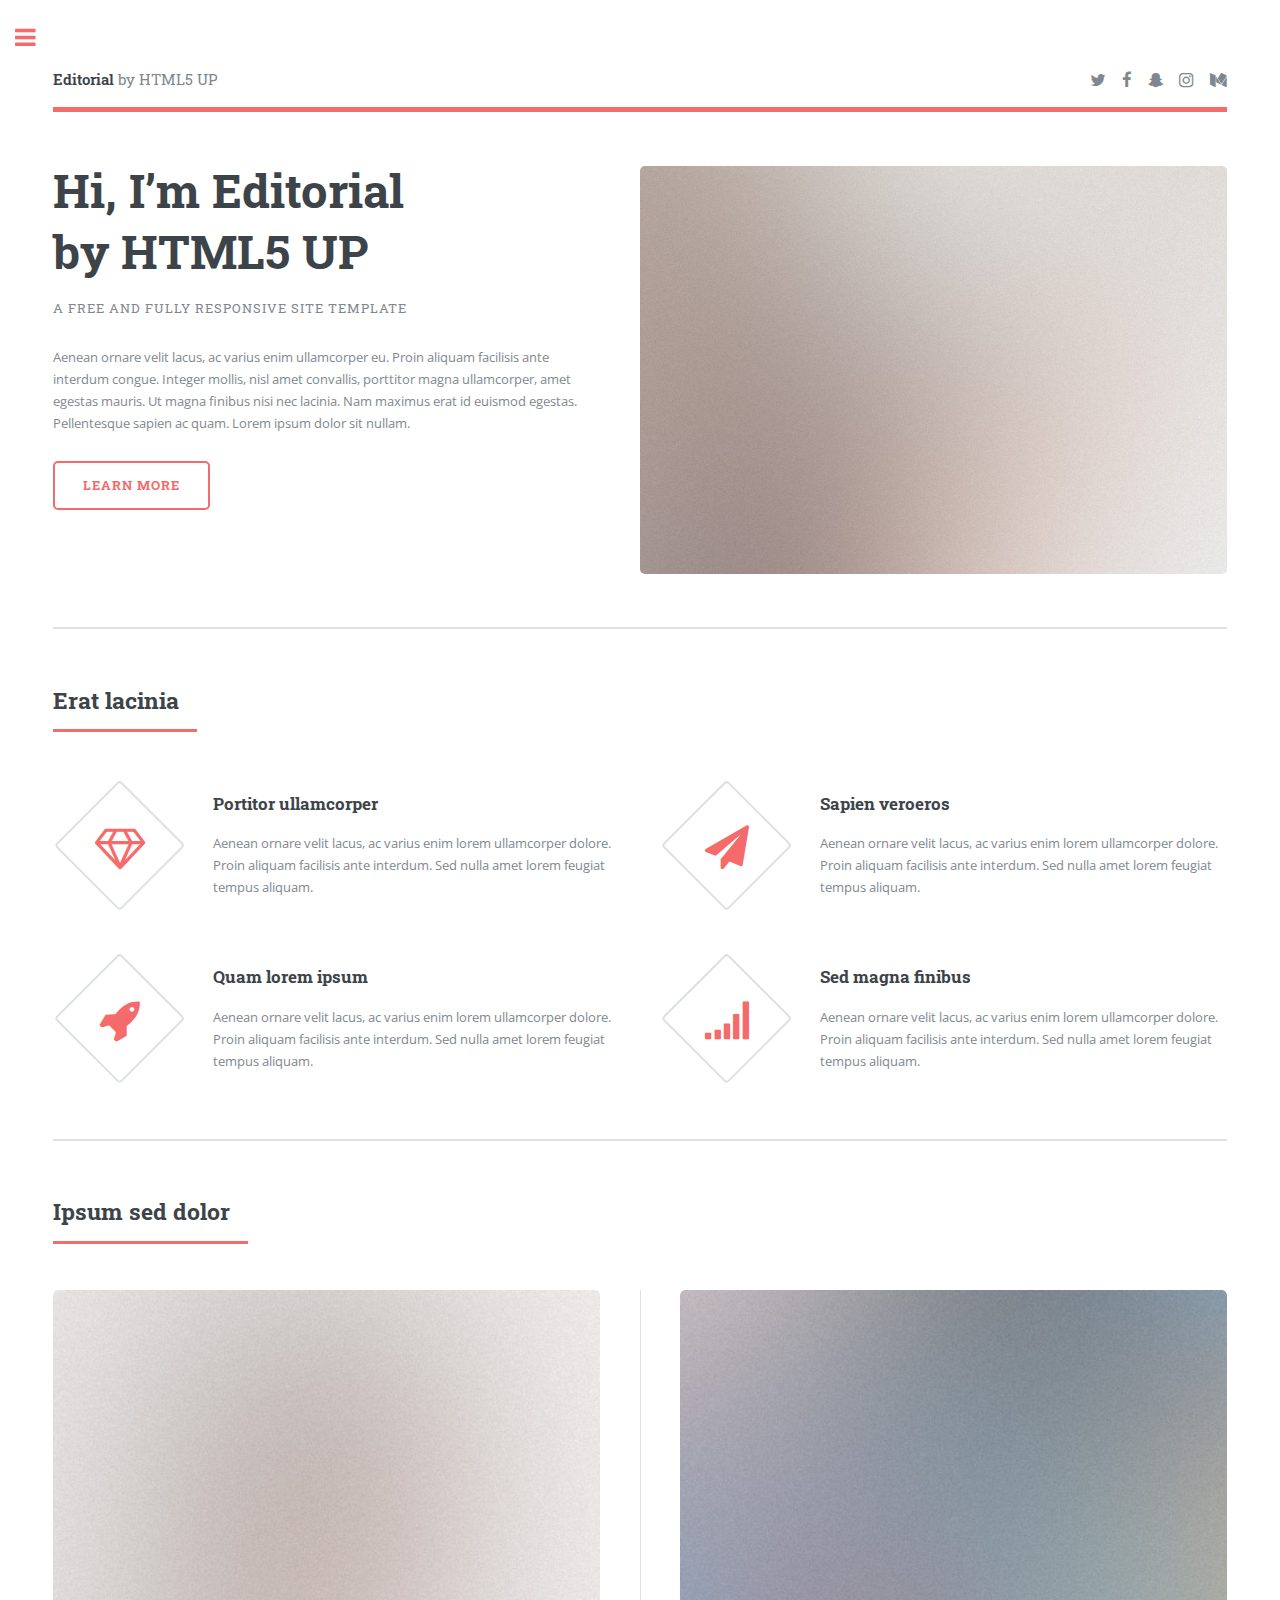
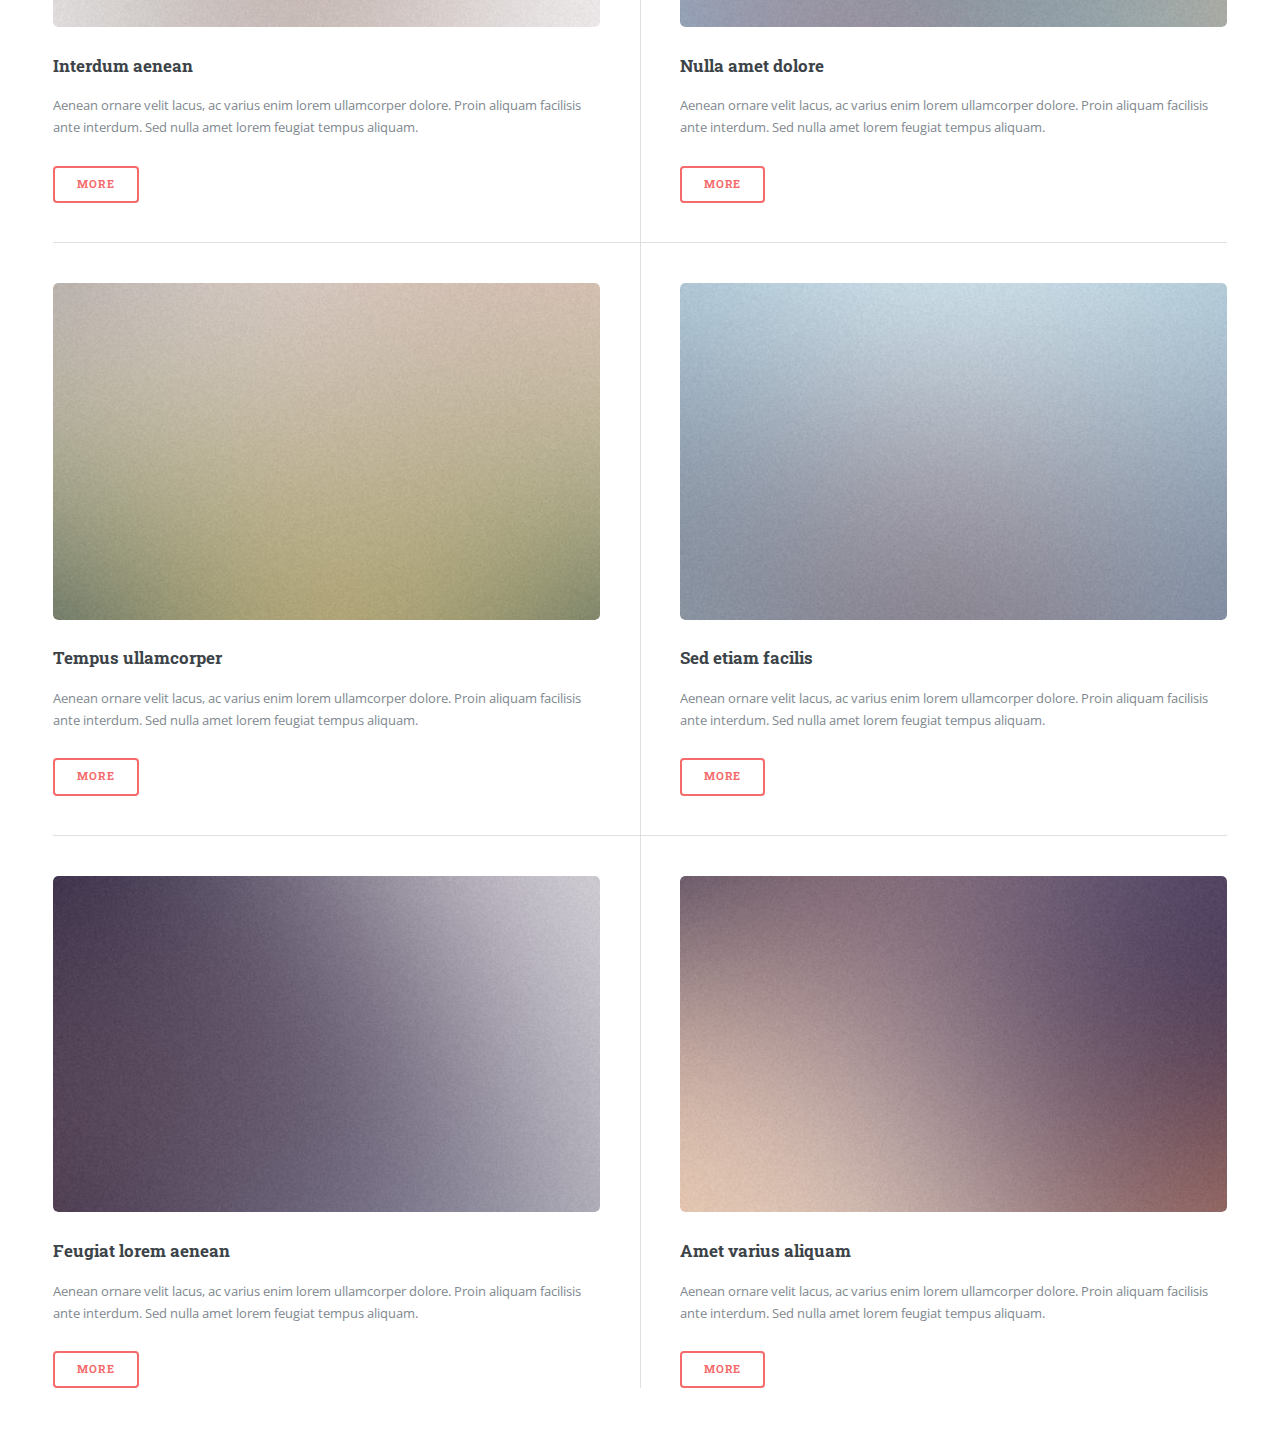
==== html5up-editorial/index.html @ 361e6406 "add template" ====
<!DOCTYPE HTML>
<!--
	Editorial by HTML5 UP
	html5up.net | @ajlkn
	Free for personal and commercial use under the CCA 3.0 license (html5up.net/license)
-->
<html>
	<head>
		<title>Editorial by HTML5 UP</title>
		<meta charset="utf-8" />
		<meta name="viewport" content="width=device-width, initial-scale=1, user-scalable=no" />
		<!--[if lte IE 8]><script src="assets/js/ie/html5shiv.js"></script><![endif]-->
		<link rel="stylesheet" href="assets/css/main.css" />
		<!--[if lte IE 9]><link rel="stylesheet" href="assets/css/ie9.css" /><![endif]-->
		<!--[if lte IE 8]><link rel="stylesheet" href="assets/css/ie8.css" /><![endif]-->
	</head>
	<body>

		<!-- Wrapper -->
			<div id="wrapper">

				<!-- Main -->
					<div id="main">
						<div class="inner">

							<!-- Header -->
								<header id="header">
									<a href="index.html" class="logo"><strong>Editorial</strong> by HTML5 UP</a>
									<ul class="icons">
										<li><a href="#" class="icon fa-twitter"><span class="label">Twitter</span></a></li>
										<li><a href="#" class="icon fa-facebook"><span class="label">Facebook</span></a></li>
										<li><a href="#" class="icon fa-snapchat-ghost"><span class="label">Snapchat</span></a></li>
										<li><a href="#" class="icon fa-instagram"><span class="label">Instagram</span></a></li>
										<li><a href="#" class="icon fa-medium"><span class="label">Medium</span></a></li>
									</ul>
								</header>

							<!-- Banner -->
								<section id="banner">
									<div class="content">
										<header>
											<h1>Hi, I’m Editorial<br />
											by HTML5 UP</h1>
											<p>A free and fully responsive site template</p>
										</header>
										<p>Aenean ornare velit lacus, ac varius enim ullamcorper eu. Proin aliquam facilisis ante interdum congue. Integer mollis, nisl amet convallis, porttitor magna ullamcorper, amet egestas mauris. Ut magna finibus nisi nec lacinia. Nam maximus erat id euismod egestas. Pellentesque sapien ac quam. Lorem ipsum dolor sit nullam.</p>
										<ul class="actions">
											<li><a href="#" class="button big">Learn More</a></li>
										</ul>
									</div>
									<span class="image object">
										<img src="images/pic10.jpg" alt="" />
									</span>
								</section>

							<!-- Section -->
								<section>
									<header class="major">
										<h2>Erat lacinia</h2>
									</header>
									<div class="features">
										<article>
											<span class="icon fa-diamond"></span>
											<div class="content">
												<h3>Portitor ullamcorper</h3>
												<p>Aenean ornare velit lacus, ac varius enim lorem ullamcorper dolore. Proin aliquam facilisis ante interdum. Sed nulla amet lorem feugiat tempus aliquam.</p>
											</div>
										</article>
										<article>
											<span class="icon fa-paper-plane"></span>
											<div class="content">
												<h3>Sapien veroeros</h3>
												<p>Aenean ornare velit lacus, ac varius enim lorem ullamcorper dolore. Proin aliquam facilisis ante interdum. Sed nulla amet lorem feugiat tempus aliquam.</p>
											</div>
										</article>
										<article>
											<span class="icon fa-rocket"></span>
											<div class="content">
												<h3>Quam lorem ipsum</h3>
												<p>Aenean ornare velit lacus, ac varius enim lorem ullamcorper dolore. Proin aliquam facilisis ante interdum. Sed nulla amet lorem feugiat tempus aliquam.</p>
											</div>
										</article>
										<article>
											<span class="icon fa-signal"></span>
											<div class="content">
												<h3>Sed magna finibus</h3>
												<p>Aenean ornare velit lacus, ac varius enim lorem ullamcorper dolore. Proin aliquam facilisis ante interdum. Sed nulla amet lorem feugiat tempus aliquam.</p>
											</div>
										</article>
									</div>
								</section>

							<!-- Section -->
								<section>
									<header class="major">
										<h2>Ipsum sed dolor</h2>
									</header>
									<div class="posts">
										<article>
											<a href="#" class="image"><img src="images/pic01.jpg" alt="" /></a>
											<h3>Interdum aenean</h3>
											<p>Aenean ornare velit lacus, ac varius enim lorem ullamcorper dolore. Proin aliquam facilisis ante interdum. Sed nulla amet lorem feugiat tempus aliquam.</p>
											<ul class="actions">
												<li><a href="#" class="button">More</a></li>
											</ul>
										</article>
										<article>
											<a href="#" class="image"><img src="images/pic02.jpg" alt="" /></a>
											<h3>Nulla amet dolore</h3>
											<p>Aenean ornare velit lacus, ac varius enim lorem ullamcorper dolore. Proin aliquam facilisis ante interdum. Sed nulla amet lorem feugiat tempus aliquam.</p>
											<ul class="actions">
												<li><a href="#" class="button">More</a></li>
											</ul>
										</article>
										<article>
											<a href="#" class="image"><img src="images/pic03.jpg" alt="" /></a>
											<h3>Tempus ullamcorper</h3>
											<p>Aenean ornare velit lacus, ac varius enim lorem ullamcorper dolore. Proin aliquam facilisis ante interdum. Sed nulla amet lorem feugiat tempus aliquam.</p>
											<ul class="actions">
												<li><a href="#" class="button">More</a></li>
											</ul>
										</article>
										<article>
											<a href="#" class="image"><img src="images/pic04.jpg" alt="" /></a>
											<h3>Sed etiam facilis</h3>
											<p>Aenean ornare velit lacus, ac varius enim lorem ullamcorper dolore. Proin aliquam facilisis ante interdum. Sed nulla amet lorem feugiat tempus aliquam.</p>
											<ul class="actions">
												<li><a href="#" class="button">More</a></li>
											</ul>
										</article>
										<article>
											<a href="#" class="image"><img src="images/pic05.jpg" alt="" /></a>
											<h3>Feugiat lorem aenean</h3>
											<p>Aenean ornare velit lacus, ac varius enim lorem ullamcorper dolore. Proin aliquam facilisis ante interdum. Sed nulla amet lorem feugiat tempus aliquam.</p>
											<ul class="actions">
												<li><a href="#" class="button">More</a></li>
											</ul>
										</article>
										<article>
											<a href="#" class="image"><img src="images/pic06.jpg" alt="" /></a>
											<h3>Amet varius aliquam</h3>
											<p>Aenean ornare velit lacus, ac varius enim lorem ullamcorper dolore. Proin aliquam facilisis ante interdum. Sed nulla amet lorem feugiat tempus aliquam.</p>
											<ul class="actions">
												<li><a href="#" class="button">More</a></li>
											</ul>
										</article>
									</div>
								</section>

						</div>
					</div>

				<!-- Sidebar -->
					<div id="sidebar">
						<div class="inner">

							<!-- Search -->
								<section id="search" class="alt">
									<form method="post" action="#">
										<input type="text" name="query" id="query" placeholder="Search" />
									</form>
								</section>

							<!-- Menu -->
								<nav id="menu">
									<header class="major">
										<h2>Menu</h2>
									</header>
									<ul>
										<li><a href="index.html">Homepage</a></li>
										<li><a href="generic.html">Generic</a></li>
										<li><a href="elements.html">Elements</a></li>
										<li>
											<span class="opener">Submenu</span>
											<ul>
												<li><a href="#">Lorem Dolor</a></li>
												<li><a href="#">Ipsum Adipiscing</a></li>
												<li><a href="#">Tempus Magna</a></li>
												<li><a href="#">Feugiat Veroeros</a></li>
											</ul>
										</li>
										<li><a href="#">Etiam Dolore</a></li>
										<li><a href="#">Adipiscing</a></li>
										<li>
											<span class="opener">Another Submenu</span>
											<ul>
												<li><a href="#">Lorem Dolor</a></li>
												<li><a href="#">Ipsum Adipiscing</a></li>
												<li><a href="#">Tempus Magna</a></li>
												<li><a href="#">Feugiat Veroeros</a></li>
											</ul>
										</li>
										<li><a href="#">Maximus Erat</a></li>
										<li><a href="#">Sapien Mauris</a></li>
										<li><a href="#">Amet Lacinia</a></li>
									</ul>
								</nav>

							<!-- Section -->
								<section>
									<header class="major">
										<h2>Ante interdum</h2>
									</header>
									<div class="mini-posts">
										<article>
											<a href="#" class="image"><img src="images/pic07.jpg" alt="" /></a>
											<p>Aenean ornare velit lacus, ac varius enim lorem ullamcorper dolore aliquam.</p>
										</article>
										<article>
											<a href="#" class="image"><img src="images/pic08.jpg" alt="" /></a>
											<p>Aenean ornare velit lacus, ac varius enim lorem ullamcorper dolore aliquam.</p>
										</article>
										<article>
											<a href="#" class="image"><img src="images/pic09.jpg" alt="" /></a>
											<p>Aenean ornare velit lacus, ac varius enim lorem ullamcorper dolore aliquam.</p>
										</article>
									</div>
									<ul class="actions">
										<li><a href="#" class="button">More</a></li>
									</ul>
								</section>

							<!-- Section -->
								<section>
									<header class="major">
										<h2>Get in touch</h2>
									</header>
									<p>Sed varius enim lorem ullamcorper dolore aliquam aenean ornare velit lacus, ac varius enim lorem ullamcorper dolore. Proin sed aliquam facilisis ante interdum. Sed nulla amet lorem feugiat tempus aliquam.</p>
									<ul class="contact">
										<li class="fa-envelope-o"><a href="#">information@untitled.tld</a></li>
										<li class="fa-phone">(000) 000-0000</li>
										<li class="fa-home">1234 Somewhere Road #8254<br />
										Nashville, TN 00000-0000</li>
									</ul>
								</section>

							<!-- Footer -->
								<footer id="footer">
									<p class="copyright">&copy; Untitled. All rights reserved. Demo Images: <a href="https://unsplash.com">Unsplash</a>. Design: <a href="https://html5up.net">HTML5 UP</a>.</p>
								</footer>

						</div>
					</div>

			</div>

		<!-- Scripts -->
			<script src="assets/js/jquery.min.js"></script>
			<script src="assets/js/skel.min.js"></script>
			<script src="assets/js/util.js"></script>
			<!--[if lte IE 8]><script src="assets/js/ie/respond.min.js"></script><![endif]-->
			<script src="assets/js/main.js"></script>

	</body>
</html>
---- html5up-editorial/assets/css/main.css ----
@import url(font-awesome.min.css);
@import url("https://fonts.googleapis.com/css?family=Open+Sans:400,600,400italic,600italic|Roboto+Slab:400,700");

/*
	Editorial by HTML5 UP
	html5up.net | @ajlkn
	Free for personal and commercial use under the CCA 3.0 license (html5up.net/license)
*/

/* Reset */

	html, body, div, span, applet, object, iframe, h1, h2, h3, h4, h5, h6, p, blockquote, pre, a, abbr, acronym, address, big, cite, code, del, dfn, em, img, ins, kbd, q, s, samp, small, strike, strong, sub, sup, tt, var, b, u, i, center, dl, dt, dd, ol, ul, li, fieldset, form, label, legend, table, caption, tbody, tfoot, thead, tr, th, td, article, aside, canvas, details, embed, figure, figcaption, footer, header, hgroup, menu, nav, output, ruby, section, summary, time, mark, audio, video {
		margin: 0;
		padding: 0;
		border: 0;
		font-size: 100%;
		font: inherit;
		vertical-align: baseline;
	}

	article, aside, details, figcaption, figure, footer, header, hgroup, menu, nav, section {
		display: block;
	}

	body {
		line-height: 1;
	}

	ol, ul {
		list-style: none;
	}

	blockquote, q {
		quotes: none;
	}

	blockquote:before, blockquote:after, q:before, q:after {
		content: '';
		content: none;
	}

	table {
		border-collapse: collapse;
		border-spacing: 0;
	}

	body {
		-webkit-text-size-adjust: none;
	}

/* Box Model */

	*, *:before, *:after {
		-moz-box-sizing: border-box;
		-webkit-box-sizing: border-box;
		box-sizing: border-box;
	}

/* Grid */

	.row {
		border-bottom: solid 1px transparent;
		-moz-box-sizing: border-box;
		-webkit-box-sizing: border-box;
		box-sizing: border-box;
	}

	.row > * {
		float: left;
		-moz-box-sizing: border-box;
		-webkit-box-sizing: border-box;
		box-sizing: border-box;
	}

	.row:after, .row:before {
		content: '';
		display: block;
		clear: both;
		height: 0;
	}

	.row.uniform > * > :first-child {
		margin-top: 0;
	}

	.row.uniform > * > :last-child {
		margin-bottom: 0;
	}

	.row.\30 \25 > * {
		padding: 0 0 0 0em;
	}

	.row.\30 \25 {
		margin: 0 0 -1px 0em;
	}

	.row.uniform.\30 \25 > * {
		padding: 0em 0 0 0em;
	}

	.row.uniform.\30 \25 {
		margin: 0em 0 -1px 0em;
	}

	.row > * {
		padding: 0 0 0 1.5em;
	}

	.row {
		margin: 0 0 -1px -1.5em;
	}

	.row.uniform > * {
		padding: 1.5em 0 0 1.5em;
	}

	.row.uniform {
		margin: -1.5em 0 -1px -1.5em;
	}

	.row.\32 00\25 > * {
		padding: 0 0 0 3em;
	}

	.row.\32 00\25 {
		margin: 0 0 -1px -3em;
	}

	.row.uniform.\32 00\25 > * {
		padding: 3em 0 0 3em;
	}

	.row.uniform.\32 00\25 {
		margin: -3em 0 -1px -3em;
	}

	.row.\31 50\25 > * {
		padding: 0 0 0 2.25em;
	}

	.row.\31 50\25 {
		margin: 0 0 -1px -2.25em;
	}

	.row.uniform.\31 50\25 > * {
		padding: 2.25em 0 0 2.25em;
	}

	.row.uniform.\31 50\25 {
		margin: -2.25em 0 -1px -2.25em;
	}

	.row.\35 0\25 > * {
		padding: 0 0 0 0.75em;
	}

	.row.\35 0\25 {
		margin: 0 0 -1px -0.75em;
	}

	.row.uniform.\35 0\25 > * {
		padding: 0.75em 0 0 0.75em;
	}

	.row.uniform.\35 0\25 {
		margin: -0.75em 0 -1px -0.75em;
	}

	.row.\32 5\25 > * {
		padding: 0 0 0 0.375em;
	}

	.row.\32 5\25 {
		margin: 0 0 -1px -0.375em;
	}

	.row.uniform.\32 5\25 > * {
		padding: 0.375em 0 0 0.375em;
	}

	.row.uniform.\32 5\25 {
		margin: -0.375em 0 -1px -0.375em;
	}

	.\31 2u, .\31 2u\24 {
		width: 100%;
		clear: none;
		margin-left: 0;
	}

	.\31 1u, .\31 1u\24 {
		width: 91.6666666667%;
		clear: none;
		margin-left: 0;
	}

	.\31 0u, .\31 0u\24 {
		width: 83.3333333333%;
		clear: none;
		margin-left: 0;
	}

	.\39 u, .\39 u\24 {
		width: 75%;
		clear: none;
		margin-left: 0;
	}

	.\38 u, .\38 u\24 {
		width: 66.6666666667%;
		clear: none;
		margin-left: 0;
	}

	.\37 u, .\37 u\24 {
		width: 58.3333333333%;
		clear: none;
		margin-left: 0;
	}

	.\36 u, .\36 u\24 {
		width: 50%;
		clear: none;
		margin-left: 0;
	}

	.\35 u, .\35 u\24 {
		width: 41.6666666667%;
		clear: none;
		margin-left: 0;
	}

	.\34 u, .\34 u\24 {
		width: 33.3333333333%;
		clear: none;
		margin-left: 0;
	}

	.\33 u, .\33 u\24 {
		width: 25%;
		clear: none;
		margin-left: 0;
	}

	.\32 u, .\32 u\24 {
		width: 16.6666666667%;
		clear: none;
		margin-left: 0;
	}

	.\31 u, .\31 u\24 {
		width: 8.3333333333%;
		clear: none;
		margin-left: 0;
	}

	.\31 2u\24 + *,
	.\31 1u\24 + *,
	.\31 0u\24 + *,
	.\39 u\24 + *,
	.\38 u\24 + *,
	.\37 u\24 + *,
	.\36 u\24 + *,
	.\35 u\24 + *,
	.\34 u\24 + *,
	.\33 u\24 + *,
	.\32 u\24 + *,
	.\31 u\24 + * {
		clear: left;
	}

	.\-11u {
		margin-left: 91.66667%;
	}

	.\-10u {
		margin-left: 83.33333%;
	}

	.\-9u {
		margin-left: 75%;
	}

	.\-8u {
		margin-left: 66.66667%;
	}

	.\-7u {
		margin-left: 58.33333%;
	}

	.\-6u {
		margin-left: 50%;
	}

	.\-5u {
		margin-left: 41.66667%;
	}

	.\-4u {
		margin-left: 33.33333%;
	}

	.\-3u {
		margin-left: 25%;
	}

	.\-2u {
		margin-left: 16.66667%;
	}

	.\-1u {
		margin-left: 8.33333%;
	}

	@media screen and (max-width: 1680px) {

		.row > * {
			padding: 0 0 0 1.5em;
		}

		.row {
			margin: 0 0 -1px -1.5em;
		}

		.row.uniform > * {
			padding: 1.5em 0 0 1.5em;
		}

		.row.uniform {
			margin: -1.5em 0 -1px -1.5em;
		}

		.row.\32 00\25 > * {
			padding: 0 0 0 3em;
		}

		.row.\32 00\25 {
			margin: 0 0 -1px -3em;
		}

		.row.uniform.\32 00\25 > * {
			padding: 3em 0 0 3em;
		}

		.row.uniform.\32 00\25 {
			margin: -3em 0 -1px -3em;
		}

		.row.\31 50\25 > * {
			padding: 0 0 0 2.25em;
		}

		.row.\31 50\25 {
			margin: 0 0 -1px -2.25em;
		}

		.row.uniform.\31 50\25 > * {
			padding: 2.25em 0 0 2.25em;
		}

		.row.uniform.\31 50\25 {
			margin: -2.25em 0 -1px -2.25em;
		}

		.row.\35 0\25 > * {
			padding: 0 0 0 0.75em;
		}

		.row.\35 0\25 {
			margin: 0 0 -1px -0.75em;
		}

		.row.uniform.\35 0\25 > * {
			padding: 0.75em 0 0 0.75em;
		}

		.row.uniform.\35 0\25 {
			margin: -0.75em 0 -1px -0.75em;
		}

		.row.\32 5\25 > * {
			padding: 0 0 0 0.375em;
		}

		.row.\32 5\25 {
			margin: 0 0 -1px -0.375em;
		}

		.row.uniform.\32 5\25 > * {
			padding: 0.375em 0 0 0.375em;
		}

		.row.uniform.\32 5\25 {
			margin: -0.375em 0 -1px -0.375em;
		}

		.\31 2u\28xlarge\29, .\31 2u\24\28xlarge\29 {
			width: 100%;
			clear: none;
			margin-left: 0;
		}

		.\31 1u\28xlarge\29, .\31 1u\24\28xlarge\29 {
			width: 91.6666666667%;
			clear: none;
			margin-left: 0;
		}

		.\31 0u\28xlarge\29, .\31 0u\24\28xlarge\29 {
			width: 83.3333333333%;
			clear: none;
			margin-left: 0;
		}

		.\39 u\28xlarge\29, .\39 u\24\28xlarge\29 {
			width: 75%;
			clear: none;
			margin-left: 0;
		}

		.\38 u\28xlarge\29, .\38 u\24\28xlarge\29 {
			width: 66.6666666667%;
			clear: none;
			margin-left: 0;
		}

		.\37 u\28xlarge\29, .\37 u\24\28xlarge\29 {
			width: 58.3333333333%;
			clear: none;
			margin-left: 0;
		}

		.\36 u\28xlarge\29, .\36 u\24\28xlarge\29 {
			width: 50%;
			clear: none;
			margin-left: 0;
		}

		.\35 u\28xlarge\29, .\35 u\24\28xlarge\29 {
			width: 41.6666666667%;
			clear: none;
			margin-left: 0;
		}

		.\34 u\28xlarge\29, .\34 u\24\28xlarge\29 {
			width: 33.3333333333%;
			clear: none;
			margin-left: 0;
		}

		.\33 u\28xlarge\29, .\33 u\24\28xlarge\29 {
			width: 25%;
			clear: none;
			margin-left: 0;
		}

		.\32 u\28xlarge\29, .\32 u\24\28xlarge\29 {
			width: 16.6666666667%;
			clear: none;
			margin-left: 0;
		}

		.\31 u\28xlarge\29, .\31 u\24\28xlarge\29 {
			width: 8.3333333333%;
			clear: none;
			margin-left: 0;
		}

		.\31 2u\24\28xlarge\29 + *,
		.\31 1u\24\28xlarge\29 + *,
		.\31 0u\24\28xlarge\29 + *,
		.\39 u\24\28xlarge\29 + *,
		.\38 u\24\28xlarge\29 + *,
		.\37 u\24\28xlarge\29 + *,
		.\36 u\24\28xlarge\29 + *,
		.\35 u\24\28xlarge\29 + *,
		.\34 u\24\28xlarge\29 + *,
		.\33 u\24\28xlarge\29 + *,
		.\32 u\24\28xlarge\29 + *,
		.\31 u\24\28xlarge\29 + * {
			clear: left;
		}

		.\-11u\28xlarge\29 {
			margin-left: 91.66667%;
		}

		.\-10u\28xlarge\29 {
			margin-left: 83.33333%;
		}

		.\-9u\28xlarge\29 {
			margin-left: 75%;
		}

		.\-8u\28xlarge\29 {
			margin-left: 66.66667%;
		}

		.\-7u\28xlarge\29 {
			margin-left: 58.33333%;
		}

		.\-6u\28xlarge\29 {
			margin-left: 50%;
		}

		.\-5u\28xlarge\29 {
			margin-left: 41.66667%;
		}

		.\-4u\28xlarge\29 {
			margin-left: 33.33333%;
		}

		.\-3u\28xlarge\29 {
			margin-left: 25%;
		}

		.\-2u\28xlarge\29 {
			margin-left: 16.66667%;
		}

		.\-1u\28xlarge\29 {
			margin-left: 8.33333%;
		}

	}

	@media screen and (max-width: 1280px) {

		.row > * {
			padding: 0 0 0 1.5em;
		}

		.row {
			margin: 0 0 -1px -1.5em;
		}

		.row.uniform > * {
			padding: 1.5em 0 0 1.5em;
		}

		.row.uniform {
			margin: -1.5em 0 -1px -1.5em;
		}

		.row.\32 00\25 > * {
			padding: 0 0 0 3em;
		}

		.row.\32 00\25 {
			margin: 0 0 -1px -3em;
		}

		.row.uniform.\32 00\25 > * {
			padding: 3em 0 0 3em;
		}

		.row.uniform.\32 00\25 {
			margin: -3em 0 -1px -3em;
		}

		.row.\31 50\25 > * {
			padding: 0 0 0 2.25em;
		}

		.row.\31 50\25 {
			margin: 0 0 -1px -2.25em;
		}

		.row.uniform.\31 50\25 > * {
			padding: 2.25em 0 0 2.25em;
		}

		.row.uniform.\31 50\25 {
			margin: -2.25em 0 -1px -2.25em;
		}

		.row.\35 0\25 > * {
			padding: 0 0 0 0.75em;
		}

		.row.\35 0\25 {
			margin: 0 0 -1px -0.75em;
		}

		.row.uniform.\35 0\25 > * {
			padding: 0.75em 0 0 0.75em;
		}

		.row.uniform.\35 0\25 {
			margin: -0.75em 0 -1px -0.75em;
		}

		.row.\32 5\25 > * {
			padding: 0 0 0 0.375em;
		}

		.row.\32 5\25 {
			margin: 0 0 -1px -0.375em;
		}

		.row.uniform.\32 5\25 > * {
			padding: 0.375em 0 0 0.375em;
		}

		.row.uniform.\32 5\25 {
			margin: -0.375em 0 -1px -0.375em;
		}

		.\31 2u\28large\29, .\31 2u\24\28large\29 {
			width: 100%;
			clear: none;
			margin-left: 0;
		}

		.\31 1u\28large\29, .\31 1u\24\28large\29 {
			width: 91.6666666667%;
			clear: none;
			margin-left: 0;
		}

		.\31 0u\28large\29, .\31 0u\24\28large\29 {
			width: 83.3333333333%;
			clear: none;
			margin-left: 0;
		}

		.\39 u\28large\29, .\39 u\24\28large\29 {
			width: 75%;
			clear: none;
			margin-left: 0;
		}

		.\38 u\28large\29, .\38 u\24\28large\29 {
			width: 66.6666666667%;
			clear: none;
			margin-left: 0;
		}

		.\37 u\28large\29, .\37 u\24\28large\29 {
			width: 58.3333333333%;
			clear: none;
			margin-left: 0;
		}

		.\36 u\28large\29, .\36 u\24\28large\29 {
			width: 50%;
			clear: none;
			margin-left: 0;
		}

		.\35 u\28large\29, .\35 u\24\28large\29 {
			width: 41.6666666667%;
			clear: none;
			margin-left: 0;
		}

		.\34 u\28large\29, .\34 u\24\28large\29 {
			width: 33.3333333333%;
			clear: none;
			margin-left: 0;
		}

		.\33 u\28large\29, .\33 u\24\28large\29 {
			width: 25%;
			clear: none;
			margin-left: 0;
		}

		.\32 u\28large\29, .\32 u\24\28large\29 {
			width: 16.6666666667%;
			clear: none;
			margin-left: 0;
		}

		.\31 u\28large\29, .\31 u\24\28large\29 {
			width: 8.3333333333%;
			clear: none;
			margin-left: 0;
		}

		.\31 2u\24\28large\29 + *,
		.\31 1u\24\28large\29 + *,
		.\31 0u\24\28large\29 + *,
		.\39 u\24\28large\29 + *,
		.\38 u\24\28large\29 + *,
		.\37 u\24\28large\29 + *,
		.\36 u\24\28large\29 + *,
		.\35 u\24\28large\29 + *,
		.\34 u\24\28large\29 + *,
		.\33 u\24\28large\29 + *,
		.\32 u\24\28large\29 + *,
		.\31 u\24\28large\29 + * {
			clear: left;
		}

		.\-11u\28large\29 {
			margin-left: 91.66667%;
		}

		.\-10u\28large\29 {
			margin-left: 83.33333%;
		}

		.\-9u\28large\29 {
			margin-left: 75%;
		}

		.\-8u\28large\29 {
			margin-left: 66.66667%;
		}

		.\-7u\28large\29 {
			margin-left: 58.33333%;
		}

		.\-6u\28large\29 {
			margin-left: 50%;
		}

		.\-5u\28large\29 {
			margin-left: 41.66667%;
		}

		.\-4u\28large\29 {
			margin-left: 33.33333%;
		}

		.\-3u\28large\29 {
			margin-left: 25%;
		}

		.\-2u\28large\29 {
			margin-left: 16.66667%;
		}

		.\-1u\28large\29 {
			margin-left: 8.33333%;
		}

	}

	@media screen and (max-width: 980px) {

		.row > * {
			padding: 0 0 0 1.5em;
		}

		.row {
			margin: 0 0 -1px -1.5em;
		}

		.row.uniform > * {
			padding: 1.5em 0 0 1.5em;
		}

		.row.uniform {
			margin: -1.5em 0 -1px -1.5em;
		}

		.row.\32 00\25 > * {
			padding: 0 0 0 3em;
		}

		.row.\32 00\25 {
			margin: 0 0 -1px -3em;
		}

		.row.uniform.\32 00\25 > * {
			padding: 3em 0 0 3em;
		}

		.row.uniform.\32 00\25 {
			margin: -3em 0 -1px -3em;
		}

		.row.\31 50\25 > * {
			padding: 0 0 0 2.25em;
		}

		.row.\31 50\25 {
			margin: 0 0 -1px -2.25em;
		}

		.row.uniform.\31 50\25 > * {
			padding: 2.25em 0 0 2.25em;
		}

		.row.uniform.\31 50\25 {
			margin: -2.25em 0 -1px -2.25em;
		}

		.row.\35 0\25 > * {
			padding: 0 0 0 0.75em;
		}

		.row.\35 0\25 {
			margin: 0 0 -1px -0.75em;
		}

		.row.uniform.\35 0\25 > * {
			padding: 0.75em 0 0 0.75em;
		}

		.row.uniform.\35 0\25 {
			margin: -0.75em 0 -1px -0.75em;
		}

		.row.\32 5\25 > * {
			padding: 0 0 0 0.375em;
		}

		.row.\32 5\25 {
			margin: 0 0 -1px -0.375em;
		}

		.row.uniform.\32 5\25 > * {
			padding: 0.375em 0 0 0.375em;
		}

		.row.uniform.\32 5\25 {
			margin: -0.375em 0 -1px -0.375em;
		}

		.\31 2u\28medium\29, .\31 2u\24\28medium\29 {
			width: 100%;
			clear: none;
			margin-left: 0;
		}

		.\31 1u\28medium\29, .\31 1u\24\28medium\29 {
			width: 91.6666666667%;
			clear: none;
			margin-left: 0;
		}

		.\31 0u\28medium\29, .\31 0u\24\28medium\29 {
			width: 83.3333333333%;
			clear: none;
			margin-left: 0;
		}

		.\39 u\28medium\29, .\39 u\24\28medium\29 {
			width: 75%;
			clear: none;
			margin-left: 0;
		}

		.\38 u\28medium\29, .\38 u\24\28medium\29 {
			width: 66.6666666667%;
			clear: none;
			margin-left: 0;
		}

		.\37 u\28medium\29, .\37 u\24\28medium\29 {
			width: 58.3333333333%;
			clear: none;
			margin-left: 0;
		}

		.\36 u\28medium\29, .\36 u\24\28medium\29 {
			width: 50%;
			clear: none;
			margin-left: 0;
		}

		.\35 u\28medium\29, .\35 u\24\28medium\29 {
			width: 41.6666666667%;
			clear: none;
			margin-left: 0;
		}

		.\34 u\28medium\29, .\34 u\24\28medium\29 {
			width: 33.3333333333%;
			clear: none;
			margin-left: 0;
		}

		.\33 u\28medium\29, .\33 u\24\28medium\29 {
			width: 25%;
			clear: none;
			margin-left: 0;
		}

		.\32 u\28medium\29, .\32 u\24\28medium\29 {
			width: 16.6666666667%;
			clear: none;
			margin-left: 0;
		}

		.\31 u\28medium\29, .\31 u\24\28medium\29 {
			width: 8.3333333333%;
			clear: none;
			margin-left: 0;
		}

		.\31 2u\24\28medium\29 + *,
		.\31 1u\24\28medium\29 + *,
		.\31 0u\24\28medium\29 + *,
		.\39 u\24\28medium\29 + *,
		.\38 u\24\28medium\29 + *,
		.\37 u\24\28medium\29 + *,
		.\36 u\24\28medium\29 + *,
		.\35 u\24\28medium\29 + *,
		.\34 u\24\28medium\29 + *,
		.\33 u\24\28medium\29 + *,
		.\32 u\24\28medium\29 + *,
		.\31 u\24\28medium\29 + * {
			clear: left;
		}

		.\-11u\28medium\29 {
			margin-left: 91.66667%;
		}

		.\-10u\28medium\29 {
			margin-left: 83.33333%;
		}

		.\-9u\28medium\29 {
			margin-left: 75%;
		}

		.\-8u\28medium\29 {
			margin-left: 66.66667%;
		}

		.\-7u\28medium\29 {
			margin-left: 58.33333%;
		}

		.\-6u\28medium\29 {
			margin-left: 50%;
		}

		.\-5u\28medium\29 {
			margin-left: 41.66667%;
		}

		.\-4u\28medium\29 {
			margin-left: 33.33333%;
		}

		.\-3u\28medium\29 {
			margin-left: 25%;
		}

		.\-2u\28medium\29 {
			margin-left: 16.66667%;
		}

		.\-1u\28medium\29 {
			margin-left: 8.33333%;
		}

	}

	@media screen and (max-width: 736px) {

		.row > * {
			padding: 0 0 0 1.5em;
		}

		.row {
			margin: 0 0 -1px -1.5em;
		}

		.row.uniform > * {
			padding: 1.5em 0 0 1.5em;
		}

		.row.uniform {
			margin: -1.5em 0 -1px -1.5em;
		}

		.row.\32 00\25 > * {
			padding: 0 0 0 3em;
		}

		.row.\32 00\25 {
			margin: 0 0 -1px -3em;
		}

		.row.uniform.\32 00\25 > * {
			padding: 3em 0 0 3em;
		}

		.row.uniform.\32 00\25 {
			margin: -3em 0 -1px -3em;
		}

		.row.\31 50\25 > * {
			padding: 0 0 0 2.25em;
		}

		.row.\31 50\25 {
			margin: 0 0 -1px -2.25em;
		}

		.row.uniform.\31 50\25 > * {
			padding: 2.25em 0 0 2.25em;
		}

		.row.uniform.\31 50\25 {
			margin: -2.25em 0 -1px -2.25em;
		}

		.row.\35 0\25 > * {
			padding: 0 0 0 0.75em;
		}

		.row.\35 0\25 {
			margin: 0 0 -1px -0.75em;
		}

		.row.uniform.\35 0\25 > * {
			padding: 0.75em 0 0 0.75em;
		}

		.row.uniform.\35 0\25 {
			margin: -0.75em 0 -1px -0.75em;
		}

		.row.\32 5\25 > * {
			padding: 0 0 0 0.375em;
		}

		.row.\32 5\25 {
			margin: 0 0 -1px -0.375em;
		}

		.row.uniform.\32 5\25 > * {
			padding: 0.375em 0 0 0.375em;
		}

		.row.uniform.\32 5\25 {
			margin: -0.375em 0 -1px -0.375em;
		}

		.\31 2u\28small\29, .\31 2u\24\28small\29 {
			width: 100%;
			clear: none;
			margin-left: 0;
		}

		.\31 1u\28small\29, .\31 1u\24\28small\29 {
			width: 91.6666666667%;
			clear: none;
			margin-left: 0;
		}

		.\31 0u\28small\29, .\31 0u\24\28small\29 {
			width: 83.3333333333%;
			clear: none;
			margin-left: 0;
		}

		.\39 u\28small\29, .\39 u\24\28small\29 {
			width: 75%;
			clear: none;
			margin-left: 0;
		}

		.\38 u\28small\29, .\38 u\24\28small\29 {
			width: 66.6666666667%;
			clear: none;
			margin-left: 0;
		}

		.\37 u\28small\29, .\37 u\24\28small\29 {
			width: 58.3333333333%;
			clear: none;
			margin-left: 0;
		}

		.\36 u\28small\29, .\36 u\24\28small\29 {
			width: 50%;
			clear: none;
			margin-left: 0;
		}

		.\35 u\28small\29, .\35 u\24\28small\29 {
			width: 41.6666666667%;
			clear: none;
			margin-left: 0;
		}

		.\34 u\28small\29, .\34 u\24\28small\29 {
			width: 33.3333333333%;
			clear: none;
			margin-left: 0;
		}

		.\33 u\28small\29, .\33 u\24\28small\29 {
			width: 25%;
			clear: none;
			margin-left: 0;
		}

		.\32 u\28small\29, .\32 u\24\28small\29 {
			width: 16.6666666667%;
			clear: none;
			margin-left: 0;
		}

		.\31 u\28small\29, .\31 u\24\28small\29 {
			width: 8.3333333333%;
			clear: none;
			margin-left: 0;
		}

		.\31 2u\24\28small\29 + *,
		.\31 1u\24\28small\29 + *,
		.\31 0u\24\28small\29 + *,
		.\39 u\24\28small\29 + *,
		.\38 u\24\28small\29 + *,
		.\37 u\24\28small\29 + *,
		.\36 u\24\28small\29 + *,
		.\35 u\24\28small\29 + *,
		.\34 u\24\28small\29 + *,
		.\33 u\24\28small\29 + *,
		.\32 u\24\28small\29 + *,
		.\31 u\24\28small\29 + * {
			clear: left;
		}

		.\-11u\28small\29 {
			margin-left: 91.66667%;
		}

		.\-10u\28small\29 {
			margin-left: 83.33333%;
		}

		.\-9u\28small\29 {
			margin-left: 75%;
		}

		.\-8u\28small\29 {
			margin-left: 66.66667%;
		}

		.\-7u\28small\29 {
			margin-left: 58.33333%;
		}

		.\-6u\28small\29 {
			margin-left: 50%;
		}

		.\-5u\28small\29 {
			margin-left: 41.66667%;
		}

		.\-4u\28small\29 {
			margin-left: 33.33333%;
		}

		.\-3u\28small\29 {
			margin-left: 25%;
		}

		.\-2u\28small\29 {
			margin-left: 16.66667%;
		}

		.\-1u\28small\29 {
			margin-left: 8.33333%;
		}

	}

	@media screen and (max-width: 480px) {

		.row > * {
			padding: 0 0 0 1.5em;
		}

		.row {
			margin: 0 0 -1px -1.5em;
		}

		.row.uniform > * {
			padding: 1.5em 0 0 1.5em;
		}

		.row.uniform {
			margin: -1.5em 0 -1px -1.5em;
		}

		.row.\32 00\25 > * {
			padding: 0 0 0 3em;
		}

		.row.\32 00\25 {
			margin: 0 0 -1px -3em;
		}

		.row.uniform.\32 00\25 > * {
			padding: 3em 0 0 3em;
		}

		.row.uniform.\32 00\25 {
			margin: -3em 0 -1px -3em;
		}

		.row.\31 50\25 > * {
			padding: 0 0 0 2.25em;
		}

		.row.\31 50\25 {
			margin: 0 0 -1px -2.25em;
		}

		.row.uniform.\31 50\25 > * {
			padding: 2.25em 0 0 2.25em;
		}

		.row.uniform.\31 50\25 {
			margin: -2.25em 0 -1px -2.25em;
		}

		.row.\35 0\25 > * {
			padding: 0 0 0 0.75em;
		}

		.row.\35 0\25 {
			margin: 0 0 -1px -0.75em;
		}

		.row.uniform.\35 0\25 > * {
			padding: 0.75em 0 0 0.75em;
		}

		.row.uniform.\35 0\25 {
			margin: -0.75em 0 -1px -0.75em;
		}

		.row.\32 5\25 > * {
			padding: 0 0 0 0.375em;
		}

		.row.\32 5\25 {
			margin: 0 0 -1px -0.375em;
		}

		.row.uniform.\32 5\25 > * {
			padding: 0.375em 0 0 0.375em;
		}

		.row.uniform.\32 5\25 {
			margin: -0.375em 0 -1px -0.375em;
		}

		.\31 2u\28xsmall\29, .\31 2u\24\28xsmall\29 {
			width: 100%;
			clear: none;
			margin-left: 0;
		}

		.\31 1u\28xsmall\29, .\31 1u\24\28xsmall\29 {
			width: 91.6666666667%;
			clear: none;
			margin-left: 0;
		}

		.\31 0u\28xsmall\29, .\31 0u\24\28xsmall\29 {
			width: 83.3333333333%;
			clear: none;
			margin-left: 0;
		}

		.\39 u\28xsmall\29, .\39 u\24\28xsmall\29 {
			width: 75%;
			clear: none;
			margin-left: 0;
		}

		.\38 u\28xsmall\29, .\38 u\24\28xsmall\29 {
			width: 66.6666666667%;
			clear: none;
			margin-left: 0;
		}

		.\37 u\28xsmall\29, .\37 u\24\28xsmall\29 {
			width: 58.3333333333%;
			clear: none;
			margin-left: 0;
		}

		.\36 u\28xsmall\29, .\36 u\24\28xsmall\29 {
			width: 50%;
			clear: none;
			margin-left: 0;
		}

		.\35 u\28xsmall\29, .\35 u\24\28xsmall\29 {
			width: 41.6666666667%;
			clear: none;
			margin-left: 0;
		}

		.\34 u\28xsmall\29, .\34 u\24\28xsmall\29 {
			width: 33.3333333333%;
			clear: none;
			margin-left: 0;
		}

		.\33 u\28xsmall\29, .\33 u\24\28xsmall\29 {
			width: 25%;
			clear: none;
			margin-left: 0;
		}

		.\32 u\28xsmall\29, .\32 u\24\28xsmall\29 {
			width: 16.6666666667%;
			clear: none;
			margin-left: 0;
		}

		.\31 u\28xsmall\29, .\31 u\24\28xsmall\29 {
			width: 8.3333333333%;
			clear: none;
			margin-left: 0;
		}

		.\31 2u\24\28xsmall\29 + *,
		.\31 1u\24\28xsmall\29 + *,
		.\31 0u\24\28xsmall\29 + *,
		.\39 u\24\28xsmall\29 + *,
		.\38 u\24\28xsmall\29 + *,
		.\37 u\24\28xsmall\29 + *,
		.\36 u\24\28xsmall\29 + *,
		.\35 u\24\28xsmall\29 + *,
		.\34 u\24\28xsmall\29 + *,
		.\33 u\24\28xsmall\29 + *,
		.\32 u\24\28xsmall\29 + *,
		.\31 u\24\28xsmall\29 + * {
			clear: left;
		}

		.\-11u\28xsmall\29 {
			margin-left: 91.66667%;
		}

		.\-10u\28xsmall\29 {
			margin-left: 83.33333%;
		}

		.\-9u\28xsmall\29 {
			margin-left: 75%;
		}

		.\-8u\28xsmall\29 {
			margin-left: 66.66667%;
		}

		.\-7u\28xsmall\29 {
			margin-left: 58.33333%;
		}

		.\-6u\28xsmall\29 {
			margin-left: 50%;
		}

		.\-5u\28xsmall\29 {
			margin-left: 41.66667%;
		}

		.\-4u\28xsmall\29 {
			margin-left: 33.33333%;
		}

		.\-3u\28xsmall\29 {
			margin-left: 25%;
		}

		.\-2u\28xsmall\29 {
			margin-left: 16.66667%;
		}

		.\-1u\28xsmall\29 {
			margin-left: 8.33333%;
		}

	}

	@media screen and (max-width: 360px) {

		.row > * {
			padding: 0 0 0 1.5em;
		}

		.row {
			margin: 0 0 -1px -1.5em;
		}

		.row.uniform > * {
			padding: 1.5em 0 0 1.5em;
		}

		.row.uniform {
			margin: -1.5em 0 -1px -1.5em;
		}

		.row.\32 00\25 > * {
			padding: 0 0 0 3em;
		}

		.row.\32 00\25 {
			margin: 0 0 -1px -3em;
		}

		.row.uniform.\32 00\25 > * {
			padding: 3em 0 0 3em;
		}

		.row.uniform.\32 00\25 {
			margin: -3em 0 -1px -3em;
		}

		.row.\31 50\25 > * {
			padding: 0 0 0 2.25em;
		}

		.row.\31 50\25 {
			margin: 0 0 -1px -2.25em;
		}

		.row.uniform.\31 50\25 > * {
			padding: 2.25em 0 0 2.25em;
		}

		.row.uniform.\31 50\25 {
			margin: -2.25em 0 -1px -2.25em;
		}

		.row.\35 0\25 > * {
			padding: 0 0 0 0.75em;
		}

		.row.\35 0\25 {
			margin: 0 0 -1px -0.75em;
		}

		.row.uniform.\35 0\25 > * {
			padding: 0.75em 0 0 0.75em;
		}

		.row.uniform.\35 0\25 {
			margin: -0.75em 0 -1px -0.75em;
		}

		.row.\32 5\25 > * {
			padding: 0 0 0 0.375em;
		}

		.row.\32 5\25 {
			margin: 0 0 -1px -0.375em;
		}

		.row.uniform.\32 5\25 > * {
			padding: 0.375em 0 0 0.375em;
		}

		.row.uniform.\32 5\25 {
			margin: -0.375em 0 -1px -0.375em;
		}

		.\31 2u\28xxsmall\29, .\31 2u\24\28xxsmall\29 {
			width: 100%;
			clear: none;
			margin-left: 0;
		}

		.\31 1u\28xxsmall\29, .\31 1u\24\28xxsmall\29 {
			width: 91.6666666667%;
			clear: none;
			margin-left: 0;
		}

		.\31 0u\28xxsmall\29, .\31 0u\24\28xxsmall\29 {
			width: 83.3333333333%;
			clear: none;
			margin-left: 0;
		}

		.\39 u\28xxsmall\29, .\39 u\24\28xxsmall\29 {
			width: 75%;
			clear: none;
			margin-left: 0;
		}

		.\38 u\28xxsmall\29, .\38 u\24\28xxsmall\29 {
			width: 66.6666666667%;
			clear: none;
			margin-left: 0;
		}

		.\37 u\28xxsmall\29, .\37 u\24\28xxsmall\29 {
			width: 58.3333333333%;
			clear: none;
			margin-left: 0;
		}

		.\36 u\28xxsmall\29, .\36 u\24\28xxsmall\29 {
			width: 50%;
			clear: none;
			margin-left: 0;
		}

		.\35 u\28xxsmall\29, .\35 u\24\28xxsmall\29 {
			width: 41.6666666667%;
			clear: none;
			margin-left: 0;
		}

		.\34 u\28xxsmall\29, .\34 u\24\28xxsmall\29 {
			width: 33.3333333333%;
			clear: none;
			margin-left: 0;
		}

		.\33 u\28xxsmall\29, .\33 u\24\28xxsmall\29 {
			width: 25%;
			clear: none;
			margin-left: 0;
		}

		.\32 u\28xxsmall\29, .\32 u\24\28xxsmall\29 {
			width: 16.6666666667%;
			clear: none;
			margin-left: 0;
		}

		.\31 u\28xxsmall\29, .\31 u\24\28xxsmall\29 {
			width: 8.3333333333%;
			clear: none;
			margin-left: 0;
		}

		.\31 2u\24\28xxsmall\29 + *,
		.\31 1u\24\28xxsmall\29 + *,
		.\31 0u\24\28xxsmall\29 + *,
		.\39 u\24\28xxsmall\29 + *,
		.\38 u\24\28xxsmall\29 + *,
		.\37 u\24\28xxsmall\29 + *,
		.\36 u\24\28xxsmall\29 + *,
		.\35 u\24\28xxsmall\29 + *,
		.\34 u\24\28xxsmall\29 + *,
		.\33 u\24\28xxsmall\29 + *,
		.\32 u\24\28xxsmall\29 + *,
		.\31 u\24\28xxsmall\29 + * {
			clear: left;
		}

		.\-11u\28xxsmall\29 {
			margin-left: 91.66667%;
		}

		.\-10u\28xxsmall\29 {
			margin-left: 83.33333%;
		}

		.\-9u\28xxsmall\29 {
			margin-left: 75%;
		}

		.\-8u\28xxsmall\29 {
			margin-left: 66.66667%;
		}

		.\-7u\28xxsmall\29 {
			margin-left: 58.33333%;
		}

		.\-6u\28xxsmall\29 {
			margin-left: 50%;
		}

		.\-5u\28xxsmall\29 {
			margin-left: 41.66667%;
		}

		.\-4u\28xxsmall\29 {
			margin-left: 33.33333%;
		}

		.\-3u\28xxsmall\29 {
			margin-left: 25%;
		}

		.\-2u\28xxsmall\29 {
			margin-left: 16.66667%;
		}

		.\-1u\28xxsmall\29 {
			margin-left: 8.33333%;
		}

	}

	@media screen and (min-width: 1681px) {

		.row > * {
			padding: 0 0 0 1.5em;
		}

		.row {
			margin: 0 0 -1px -1.5em;
		}

		.row.uniform > * {
			padding: 1.5em 0 0 1.5em;
		}

		.row.uniform {
			margin: -1.5em 0 -1px -1.5em;
		}

		.row.\32 00\25 > * {
			padding: 0 0 0 3em;
		}

		.row.\32 00\25 {
			margin: 0 0 -1px -3em;
		}

		.row.uniform.\32 00\25 > * {
			padding: 3em 0 0 3em;
		}

		.row.uniform.\32 00\25 {
			margin: -3em 0 -1px -3em;
		}

		.row.\31 50\25 > * {
			padding: 0 0 0 2.25em;
		}

		.row.\31 50\25 {
			margin: 0 0 -1px -2.25em;
		}

		.row.uniform.\31 50\25 > * {
			padding: 2.25em 0 0 2.25em;
		}

		.row.uniform.\31 50\25 {
			margin: -2.25em 0 -1px -2.25em;
		}

		.row.\35 0\25 > * {
			padding: 0 0 0 0.75em;
		}

		.row.\35 0\25 {
			margin: 0 0 -1px -0.75em;
		}

		.row.uniform.\35 0\25 > * {
			padding: 0.75em 0 0 0.75em;
		}

		.row.uniform.\35 0\25 {
			margin: -0.75em 0 -1px -0.75em;
		}

		.row.\32 5\25 > * {
			padding: 0 0 0 0.375em;
		}

		.row.\32 5\25 {
			margin: 0 0 -1px -0.375em;
		}

		.row.uniform.\32 5\25 > * {
			padding: 0.375em 0 0 0.375em;
		}

		.row.uniform.\32 5\25 {
			margin: -0.375em 0 -1px -0.375em;
		}

		.\31 2u\28xlarge-to-max\29, .\31 2u\24\28xlarge-to-max\29 {
			width: 100%;
			clear: none;
			margin-left: 0;
		}

		.\31 1u\28xlarge-to-max\29, .\31 1u\24\28xlarge-to-max\29 {
			width: 91.6666666667%;
			clear: none;
			margin-left: 0;
		}

		.\31 0u\28xlarge-to-max\29, .\31 0u\24\28xlarge-to-max\29 {
			width: 83.3333333333%;
			clear: none;
			margin-left: 0;
		}

		.\39 u\28xlarge-to-max\29, .\39 u\24\28xlarge-to-max\29 {
			width: 75%;
			clear: none;
			margin-left: 0;
		}

		.\38 u\28xlarge-to-max\29, .\38 u\24\28xlarge-to-max\29 {
			width: 66.6666666667%;
			clear: none;
			margin-left: 0;
		}

		.\37 u\28xlarge-to-max\29, .\37 u\24\28xlarge-to-max\29 {
			width: 58.3333333333%;
			clear: none;
			margin-left: 0;
		}

		.\36 u\28xlarge-to-max\29, .\36 u\24\28xlarge-to-max\29 {
			width: 50%;
			clear: none;
			margin-left: 0;
		}

		.\35 u\28xlarge-to-max\29, .\35 u\24\28xlarge-to-max\29 {
			width: 41.6666666667%;
			clear: none;
			margin-left: 0;
		}

		.\34 u\28xlarge-to-max\29, .\34 u\24\28xlarge-to-max\29 {
			width: 33.3333333333%;
			clear: none;
			margin-left: 0;
		}

		.\33 u\28xlarge-to-max\29, .\33 u\24\28xlarge-to-max\29 {
			width: 25%;
			clear: none;
			margin-left: 0;
		}

		.\32 u\28xlarge-to-max\29, .\32 u\24\28xlarge-to-max\29 {
			width: 16.6666666667%;
			clear: none;
			margin-left: 0;
		}

		.\31 u\28xlarge-to-max\29, .\31 u\24\28xlarge-to-max\29 {
			width: 8.3333333333%;
			clear: none;
			margin-left: 0;
		}

		.\31 2u\24\28xlarge-to-max\29 + *,
		.\31 1u\24\28xlarge-to-max\29 + *,
		.\31 0u\24\28xlarge-to-max\29 + *,
		.\39 u\24\28xlarge-to-max\29 + *,
		.\38 u\24\28xlarge-to-max\29 + *,
		.\37 u\24\28xlarge-to-max\29 + *,
		.\36 u\24\28xlarge-to-max\29 + *,
		.\35 u\24\28xlarge-to-max\29 + *,
		.\34 u\24\28xlarge-to-max\29 + *,
		.\33 u\24\28xlarge-to-max\29 + *,
		.\32 u\24\28xlarge-to-max\29 + *,
		.\31 u\24\28xlarge-to-max\29 + * {
			clear: left;
		}

		.\-11u\28xlarge-to-max\29 {
			margin-left: 91.66667%;
		}

		.\-10u\28xlarge-to-max\29 {
			margin-left: 83.33333%;
		}

		.\-9u\28xlarge-to-max\29 {
			margin-left: 75%;
		}

		.\-8u\28xlarge-to-max\29 {
			margin-left: 66.66667%;
		}

		.\-7u\28xlarge-to-max\29 {
			margin-left: 58.33333%;
		}

		.\-6u\28xlarge-to-max\29 {
			margin-left: 50%;
		}

		.\-5u\28xlarge-to-max\29 {
			margin-left: 41.66667%;
		}

		.\-4u\28xlarge-to-max\29 {
			margin-left: 33.33333%;
		}

		.\-3u\28xlarge-to-max\29 {
			margin-left: 25%;
		}

		.\-2u\28xlarge-to-max\29 {
			margin-left: 16.66667%;
		}

		.\-1u\28xlarge-to-max\29 {
			margin-left: 8.33333%;
		}

	}

	@media screen and (min-width: 481px) and (max-width: 1680px) {

		.row > * {
			padding: 0 0 0 1.5em;
		}

		.row {
			margin: 0 0 -1px -1.5em;
		}

		.row.uniform > * {
			padding: 1.5em 0 0 1.5em;
		}

		.row.uniform {
			margin: -1.5em 0 -1px -1.5em;
		}

		.row.\32 00\25 > * {
			padding: 0 0 0 3em;
		}

		.row.\32 00\25 {
			margin: 0 0 -1px -3em;
		}

		.row.uniform.\32 00\25 > * {
			padding: 3em 0 0 3em;
		}

		.row.uniform.\32 00\25 {
			margin: -3em 0 -1px -3em;
		}

		.row.\31 50\25 > * {
			padding: 0 0 0 2.25em;
		}

		.row.\31 50\25 {
			margin: 0 0 -1px -2.25em;
		}

		.row.uniform.\31 50\25 > * {
			padding: 2.25em 0 0 2.25em;
		}

		.row.uniform.\31 50\25 {
			margin: -2.25em 0 -1px -2.25em;
		}

		.row.\35 0\25 > * {
			padding: 0 0 0 0.75em;
		}

		.row.\35 0\25 {
			margin: 0 0 -1px -0.75em;
		}

		.row.uniform.\35 0\25 > * {
			padding: 0.75em 0 0 0.75em;
		}

		.row.uniform.\35 0\25 {
			margin: -0.75em 0 -1px -0.75em;
		}

		.row.\32 5\25 > * {
			padding: 0 0 0 0.375em;
		}

		.row.\32 5\25 {
			margin: 0 0 -1px -0.375em;
		}

		.row.uniform.\32 5\25 > * {
			padding: 0.375em 0 0 0.375em;
		}

		.row.uniform.\32 5\25 {
			margin: -0.375em 0 -1px -0.375em;
		}

		.\31 2u\28small-to-xlarge\29, .\31 2u\24\28small-to-xlarge\29 {
			width: 100%;
			clear: none;
			margin-left: 0;
		}

		.\31 1u\28small-to-xlarge\29, .\31 1u\24\28small-to-xlarge\29 {
			width: 91.6666666667%;
			clear: none;
			margin-left: 0;
		}

		.\31 0u\28small-to-xlarge\29, .\31 0u\24\28small-to-xlarge\29 {
			width: 83.3333333333%;
			clear: none;
			margin-left: 0;
		}

		.\39 u\28small-to-xlarge\29, .\39 u\24\28small-to-xlarge\29 {
			width: 75%;
			clear: none;
			margin-left: 0;
		}

		.\38 u\28small-to-xlarge\29, .\38 u\24\28small-to-xlarge\29 {
			width: 66.6666666667%;
			clear: none;
			margin-left: 0;
		}

		.\37 u\28small-to-xlarge\29, .\37 u\24\28small-to-xlarge\29 {
			width: 58.3333333333%;
			clear: none;
			margin-left: 0;
		}

		.\36 u\28small-to-xlarge\29, .\36 u\24\28small-to-xlarge\29 {
			width: 50%;
			clear: none;
			margin-left: 0;
		}

		.\35 u\28small-to-xlarge\29, .\35 u\24\28small-to-xlarge\29 {
			width: 41.6666666667%;
			clear: none;
			margin-left: 0;
		}

		.\34 u\28small-to-xlarge\29, .\34 u\24\28small-to-xlarge\29 {
			width: 33.3333333333%;
			clear: none;
			margin-left: 0;
		}

		.\33 u\28small-to-xlarge\29, .\33 u\24\28small-to-xlarge\29 {
			width: 25%;
			clear: none;
			margin-left: 0;
		}

		.\32 u\28small-to-xlarge\29, .\32 u\24\28small-to-xlarge\29 {
			width: 16.6666666667%;
			clear: none;
			margin-left: 0;
		}

		.\31 u\28small-to-xlarge\29, .\31 u\24\28small-to-xlarge\29 {
			width: 8.3333333333%;
			clear: none;
			margin-left: 0;
		}

		.\31 2u\24\28small-to-xlarge\29 + *,
		.\31 1u\24\28small-to-xlarge\29 + *,
		.\31 0u\24\28small-to-xlarge\29 + *,
		.\39 u\24\28small-to-xlarge\29 + *,
		.\38 u\24\28small-to-xlarge\29 + *,
		.\37 u\24\28small-to-xlarge\29 + *,
		.\36 u\24\28small-to-xlarge\29 + *,
		.\35 u\24\28small-to-xlarge\29 + *,
		.\34 u\24\28small-to-xlarge\29 + *,
		.\33 u\24\28small-to-xlarge\29 + *,
		.\32 u\24\28small-to-xlarge\29 + *,
		.\31 u\24\28small-to-xlarge\29 + * {
			clear: left;
		}

		.\-11u\28small-to-xlarge\29 {
			margin-left: 91.66667%;
		}

		.\-10u\28small-to-xlarge\29 {
			margin-left: 83.33333%;
		}

		.\-9u\28small-to-xlarge\29 {
			margin-left: 75%;
		}

		.\-8u\28small-to-xlarge\29 {
			margin-left: 66.66667%;
		}

		.\-7u\28small-to-xlarge\29 {
			margin-left: 58.33333%;
		}

		.\-6u\28small-to-xlarge\29 {
			margin-left: 50%;
		}

		.\-5u\28small-to-xlarge\29 {
			margin-left: 41.66667%;
		}

		.\-4u\28small-to-xlarge\29 {
			margin-left: 33.33333%;
		}

		.\-3u\28small-to-xlarge\29 {
			margin-left: 25%;
		}

		.\-2u\28small-to-xlarge\29 {
			margin-left: 16.66667%;
		}

		.\-1u\28small-to-xlarge\29 {
			margin-left: 8.33333%;
		}

	}

/* Basic */

	@-ms-viewport {
		width: device-width;
	}

	body {
		-ms-overflow-style: scrollbar;
	}

	@media screen and (max-width: 480px) {

		html, body {
			min-width: 320px;
		}

	}

	body {
		background: #ffffff;
	}

		body.is-loading *, body.is-loading *:before, body.is-loading *:after, body.is-resizing *, body.is-resizing *:before, body.is-resizing *:after {
			-moz-animation: none !important;
			-webkit-animation: none !important;
			-ms-animation: none !important;
			animation: none !important;
			-moz-transition: none !important;
			-webkit-transition: none !important;
			-ms-transition: none !important;
			transition: none !important;
		}

/* Type */

	body, input, select, textarea {
		color: #7f888f;
		font-family: "Open Sans", sans-serif;
		font-size: 13pt;
		font-weight: 400;
		line-height: 1.65;
	}

		@media screen and (max-width: 1680px) {

			body, input, select, textarea {
				font-size: 11pt;
			}

		}

		@media screen and (max-width: 1280px) {

			body, input, select, textarea {
				font-size: 10pt;
			}

		}

		@media screen and (max-width: 360px) {

			body, input, select, textarea {
				font-size: 9pt;
			}

		}

	a {
		-moz-transition: color 0.2s ease-in-out, border-bottom-color 0.2s ease-in-out;
		-webkit-transition: color 0.2s ease-in-out, border-bottom-color 0.2s ease-in-out;
		-ms-transition: color 0.2s ease-in-out, border-bottom-color 0.2s ease-in-out;
		transition: color 0.2s ease-in-out, border-bottom-color 0.2s ease-in-out;
		border-bottom: dotted 1px;
		color: #f56a6a;
		text-decoration: none;
	}

		a:hover {
			border-bottom-color: #f56a6a;
			color: #f56a6a !important;
		}

			a:hover strong {
				color: inherit;
			}

	strong, b {
		color: #3d4449;
		font-weight: 600;
	}

	em, i {
		font-style: italic;
	}

	p {
		margin: 0 0 2em 0;
	}

	h1, h2, h3, h4, h5, h6 {
		color: #3d4449;
		font-family: "Roboto Slab", serif;
		font-weight: 700;
		line-height: 1.5;
		margin: 0 0 1em 0;
	}

		h1 a, h2 a, h3 a, h4 a, h5 a, h6 a {
			color: inherit;
			text-decoration: none;
		}

	h1 {
		font-size: 4em;
		margin: 0 0 0.5em 0;
		line-height: 1.3;
	}

	h2 {
		font-size: 1.75em;
	}

	h3 {
		font-size: 1.25em;
	}

	h4 {
		font-size: 1.1em;
	}

	h5 {
		font-size: 0.9em;
	}

	h6 {
		font-size: 0.7em;
	}

	@media screen and (max-width: 1680px) {

		h1 {
			font-size: 3.5em;
		}

	}

	@media screen and (max-width: 980px) {

		h1 {
			font-size: 3.25em;
		}

	}

	@media screen and (max-width: 736px) {

		h1 {
			font-size: 2em;
			line-height: 1.4;
		}

		h2 {
			font-size: 1.5em;
		}

	}

	sub {
		font-size: 0.8em;
		position: relative;
		top: 0.5em;
	}

	sup {
		font-size: 0.8em;
		position: relative;
		top: -0.5em;
	}

	blockquote {
		border-left: solid 3px rgba(210, 215, 217, 0.75);
		font-style: italic;
		margin: 0 0 2em 0;
		padding: 0.5em 0 0.5em 2em;
	}

	code {
		background: rgba(230, 235, 237, 0.25);
		border-radius: 0.375em;
		border: solid 1px rgba(210, 215, 217, 0.75);
		font-family: "Courier New", monospace;
		font-size: 0.9em;
		margin: 0 0.25em;
		padding: 0.25em 0.65em;
	}

	pre {
		-webkit-overflow-scrolling: touch;
		font-family: "Courier New", monospace;
		font-size: 0.9em;
		margin: 0 0 2em 0;
	}

		pre code {
			display: block;
			line-height: 1.75;
			padding: 1em 1.5em;
			overflow-x: auto;
		}

	hr {
		border: 0;
		border-bottom: solid 1px rgba(210, 215, 217, 0.75);
		margin: 2em 0;
	}

		hr.major {
			margin: 3em 0;
		}

	.align-left {
		text-align: left;
	}

	.align-center {
		text-align: center;
	}

	.align-right {
		text-align: right;
	}

/* Section/Article */

	section.special, article.special {
		text-align: center;
	}

	header p {
		font-family: "Roboto Slab", serif;
		font-size: 1em;
		font-weight: 400;
		letter-spacing: 0.075em;
		margin-top: -0.5em;
		text-transform: uppercase;
	}

	header.major > :last-child {
		border-bottom: solid 3px #f56a6a;
		display: inline-block;
		margin: 0 0 2em 0;
		padding: 0 0.75em 0.5em 0;
	}

	header.main > :last-child {
		margin: 0 0 1em 0;
	}

/* Form */

	form {
		margin: 0 0 2em 0;
	}

	label {
		color: #3d4449;
		display: block;
		font-size: 0.9em;
		font-weight: 600;
		margin: 0 0 1em 0;
	}

	input[type="text"],
	input[type="password"],
	input[type="email"],
	input[type="tel"],
	input[type="search"],
	input[type="url"],
	select,
	textarea {
		-moz-appearance: none;
		-webkit-appearance: none;
		-ms-appearance: none;
		appearance: none;
		background: #ffffff;
		border-radius: 0.375em;
		border: none;
		border: solid 1px rgba(210, 215, 217, 0.75);
		color: inherit;
		display: block;
		outline: 0;
		padding: 0 1em;
		text-decoration: none;
		width: 100%;
	}

		input[type="text"]:invalid,
		input[type="password"]:invalid,
		input[type="email"]:invalid,
		input[type="tel"]:invalid,
		input[type="search"]:invalid,
		input[type="url"]:invalid,
		select:invalid,
		textarea:invalid {
			box-shadow: none;
		}

		input[type="text"]:focus,
		input[type="password"]:focus,
		input[type="email"]:focus,
		input[type="tel"]:focus,
		input[type="search"]:focus,
		input[type="url"]:focus,
		select:focus,
		textarea:focus {
			border-color: #f56a6a;
			box-shadow: 0 0 0 1px #f56a6a;
		}

	.select-wrapper {
		text-decoration: none;
		display: block;
		position: relative;
	}

		.select-wrapper:before {
			-moz-osx-font-smoothing: grayscale;
			-webkit-font-smoothing: antialiased;
			font-family: FontAwesome;
			font-style: normal;
			font-weight: normal;
			text-transform: none !important;
		}

		.select-wrapper:before {
			color: rgba(210, 215, 217, 0.75);
			content: '\f078';
			display: block;
			height: 2.75em;
			line-height: 2.75em;
			pointer-events: none;
			position: absolute;
			right: 0;
			text-align: center;
			top: 0;
			width: 2.75em;
		}

		.select-wrapper select::-ms-expand {
			display: none;
		}

	input[type="text"],
	input[type="password"],
	input[type="email"],
	input[type="tel"],
	input[type="search"],
	input[type="url"],
	select {
		height: 2.75em;
	}

	textarea {
		padding: 0.75em 1em;
	}

	input[type="checkbox"],
	input[type="radio"] {
		-moz-appearance: none;
		-webkit-appearance: none;
		-ms-appearance: none;
		appearance: none;
		display: block;
		float: left;
		margin-right: -2em;
		opacity: 0;
		width: 1em;
		z-index: -1;
	}

		input[type="checkbox"] + label,
		input[type="radio"] + label {
			text-decoration: none;
			color: #7f888f;
			cursor: pointer;
			display: inline-block;
			font-size: 1em;
			font-weight: 400;
			padding-left: 2.4em;
			padding-right: 0.75em;
			position: relative;
		}

			input[type="checkbox"] + label:before,
			input[type="radio"] + label:before {
				-moz-osx-font-smoothing: grayscale;
				-webkit-font-smoothing: antialiased;
				font-family: FontAwesome;
				font-style: normal;
				font-weight: normal;
				text-transform: none !important;
			}

			input[type="checkbox"] + label:before,
			input[type="radio"] + label:before {
				background: #ffffff;
				border-radius: 0.375em;
				border: solid 1px rgba(210, 215, 217, 0.75);
				content: '';
				display: inline-block;
				height: 1.65em;
				left: 0;
				line-height: 1.58125em;
				position: absolute;
				text-align: center;
				top: 0;
				width: 1.65em;
			}

		input[type="checkbox"]:checked + label:before,
		input[type="radio"]:checked + label:before {
			background: #3d4449;
			border-color: #3d4449;
			color: #ffffff;
			content: '\f00c';
		}

		input[type="checkbox"]:focus + label:before,
		input[type="radio"]:focus + label:before {
			border-color: #f56a6a;
			box-shadow: 0 0 0 1px #f56a6a;
		}

	input[type="checkbox"] + label:before {
		border-radius: 0.375em;
	}

	input[type="radio"] + label:before {
		border-radius: 100%;
	}

	::-webkit-input-placeholder {
		color: #9fa3a6 !important;
		opacity: 1.0;
	}

	:-moz-placeholder {
		color: #9fa3a6 !important;
		opacity: 1.0;
	}

	::-moz-placeholder {
		color: #9fa3a6 !important;
		opacity: 1.0;
	}

	:-ms-input-placeholder {
		color: #9fa3a6 !important;
		opacity: 1.0;
	}

	.formerize-placeholder {
		color: #9fa3a6 !important;
		opacity: 1.0;
	}

/* Box */

	.box {
		border-radius: 0.375em;
		border: solid 1px rgba(210, 215, 217, 0.75);
		margin-bottom: 2em;
		padding: 1.5em;
	}

		.box > :last-child,
		.box > :last-child > :last-child,
		.box > :last-child > :last-child > :last-child {
			margin-bottom: 0;
		}

		.box.alt {
			border: 0;
			border-radius: 0;
			padding: 0;
		}

/* Icon */

	.icon {
		text-decoration: none;
		border-bottom: none;
		position: relative;
	}

		.icon:before {
			-moz-osx-font-smoothing: grayscale;
			-webkit-font-smoothing: antialiased;
			font-family: FontAwesome;
			font-style: normal;
			font-weight: normal;
			text-transform: none !important;
		}

		.icon > .label {
			display: none;
		}

/* Image */

	.image {
		border-radius: 0.375em;
		border: 0;
		display: inline-block;
		position: relative;
	}

		.image img {
			border-radius: 0.375em;
			display: block;
		}

		.image.left, .image.right {
			max-width: 40%;
		}

			.image.left img, .image.right img {
				width: 100%;
			}

		.image.left {
			float: left;
			padding: 0 1.5em 1em 0;
			top: 0.25em;
		}

		.image.right {
			float: right;
			padding: 0 0 1em 1.5em;
			top: 0.25em;
		}

		.image.fit {
			display: block;
			margin: 0 0 2em 0;
			width: 100%;
		}

			.image.fit img {
				width: 100%;
			}

		.image.main {
			display: block;
			margin: 0 0 3em 0;
			width: 100%;
		}

			.image.main img {
				width: 100%;
			}

	a.image {
		overflow: hidden;
	}

		a.image img {
			-moz-transition: -moz-transform 0.2s ease;
			-webkit-transition: -webkit-transform 0.2s ease;
			-ms-transition: -ms-transform 0.2s ease;
			transition: transform 0.2s ease;
		}

		a.image:hover img {
			-moz-transform: scale(1.075);
			-webkit-transform: scale(1.075);
			-ms-transform: scale(1.075);
			transform: scale(1.075);
		}

/* List */

	ol {
		list-style: decimal;
		margin: 0 0 2em 0;
		padding-left: 1.25em;
	}

		ol li {
			padding-left: 0.25em;
		}

	ul {
		list-style: disc;
		margin: 0 0 2em 0;
		padding-left: 1em;
	}

		ul li {
			padding-left: 0.5em;
		}

		ul.alt {
			list-style: none;
			padding-left: 0;
		}

			ul.alt li {
				border-top: solid 1px rgba(210, 215, 217, 0.75);
				padding: 0.5em 0;
			}

				ul.alt li:first-child {
					border-top: 0;
					padding-top: 0;
				}

		ul.icons {
			cursor: default;
			list-style: none;
			padding-left: 0;
		}

			ul.icons li {
				display: inline-block;
				padding: 0 1em 0 0;
			}

				ul.icons li:last-child {
					padding-right: 0;
				}

				ul.icons li .icon {
					color: inherit;
				}

					ul.icons li .icon:before {
						font-size: 1.25em;
					}

		ul.contact {
			list-style: none;
			padding: 0;
		}

			ul.contact li {
				text-decoration: none;
				border-top: solid 1px rgba(210, 215, 217, 0.75);
				margin: 1.5em 0 0 0;
				padding: 1.5em 0 0 3em;
				position: relative;
			}

				ul.contact li:before {
					-moz-osx-font-smoothing: grayscale;
					-webkit-font-smoothing: antialiased;
					font-family: FontAwesome;
					font-style: normal;
					font-weight: normal;
					text-transform: none !important;
				}

				ul.contact li:before {
					color: #f56a6a;
					display: inline-block;
					font-size: 1.5em;
					height: 1.125em;
					left: 0;
					line-height: 1.125em;
					position: absolute;
					text-align: center;
					top: 1em;
					width: 1.5em;
				}

				ul.contact li:first-child {
					border-top: 0;
					margin-top: 0;
					padding-top: 0;
				}

					ul.contact li:first-child:before {
						top: 0;
					}

				ul.contact li a {
					color: inherit;
				}

		ul.actions {
			cursor: default;
			list-style: none;
			padding-left: 0;
		}

			ul.actions li {
				display: inline-block;
				padding: 0 1em 0 0;
				vertical-align: middle;
			}

				ul.actions li:last-child {
					padding-right: 0;
				}

			ul.actions.small li {
				padding: 0 0.5em 0 0;
			}

			ul.actions.vertical li {
				display: block;
				padding: 1em 0 0 0;
			}

				ul.actions.vertical li:first-child {
					padding-top: 0;
				}

				ul.actions.vertical li > * {
					margin-bottom: 0;
				}

			ul.actions.vertical.small li {
				padding: 0.5em 0 0 0;
			}

				ul.actions.vertical.small li:first-child {
					padding-top: 0;
				}

			ul.actions.fit {
				display: table;
				margin-left: -1em;
				padding: 0;
				table-layout: fixed;
				width: calc(100% + 1em);
			}

				ul.actions.fit li {
					display: table-cell;
					padding: 0 0 0 1em;
				}

					ul.actions.fit li > * {
						margin-bottom: 0;
					}

				ul.actions.fit.small {
					margin-left: -0.5em;
					width: calc(100% + 0.5em);
				}

					ul.actions.fit.small li {
						padding: 0 0 0 0.5em;
					}

		ul.pagination {
			cursor: default;
			list-style: none;
			padding-left: 0;
		}

			ul.pagination li {
				display: inline-block;
				padding-left: 0;
				vertical-align: middle;
			}

				ul.pagination li > .page {
					-moz-transition: background-color 0.2s ease-in-out, color 0.2s ease-in-out;
					-webkit-transition: background-color 0.2s ease-in-out, color 0.2s ease-in-out;
					-ms-transition: background-color 0.2s ease-in-out, color 0.2s ease-in-out;
					transition: background-color 0.2s ease-in-out, color 0.2s ease-in-out;
					border-bottom: 0;
					border-radius: 0.375em;
					display: inline-block;
					font-size: 0.8em;
					font-weight: 600;
					height: 2em;
					line-height: 2em;
					margin: 0 0.125em;
					min-width: 2em;
					padding: 0 0.5em;
					text-align: center;
				}

					ul.pagination li > .page.active {
						background-color: #f56a6a;
						color: #ffffff !important;
					}

						ul.pagination li > .page.active:hover {
							background-color: #f67878;
						}

						ul.pagination li > .page.active:active {
							background-color: #f45c5c;
						}

				ul.pagination li:first-child {
					padding-right: 0.75em;
				}

				ul.pagination li:last-child {
					padding-left: 0.75em;
				}

			@media screen and (max-width: 480px) {

				ul.pagination li:nth-child(n+2):nth-last-child(n+2) {
					display: none;
				}

				ul.pagination li:first-child {
					padding-right: 0;
				}

			}

	dl {
		margin: 0 0 2em 0;
	}

		dl dt {
			display: block;
			font-weight: 600;
			margin: 0 0 1em 0;
		}

		dl dd {
			margin-left: 2em;
		}

/* Table */

	.table-wrapper {
		-webkit-overflow-scrolling: touch;
		overflow-x: auto;
	}

	table {
		margin: 0 0 2em 0;
		width: 100%;
	}

		table tbody tr {
			border: solid 1px rgba(210, 215, 217, 0.75);
			border-left: 0;
			border-right: 0;
		}

			table tbody tr:nth-child(2n + 1) {
				background-color: rgba(230, 235, 237, 0.25);
			}

		table td {
			padding: 0.75em 0.75em;
		}

		table th {
			color: #3d4449;
			font-size: 0.9em;
			font-weight: 600;
			padding: 0 0.75em 0.75em 0.75em;
			text-align: left;
		}

		table thead {
			border-bottom: solid 2px rgba(210, 215, 217, 0.75);
		}

		table tfoot {
			border-top: solid 2px rgba(210, 215, 217, 0.75);
		}

		table.alt {
			border-collapse: separate;
		}

			table.alt tbody tr td {
				border: solid 1px rgba(210, 215, 217, 0.75);
				border-left-width: 0;
				border-top-width: 0;
			}

				table.alt tbody tr td:first-child {
					border-left-width: 1px;
				}

			table.alt tbody tr:first-child td {
				border-top-width: 1px;
			}

			table.alt thead {
				border-bottom: 0;
			}

			table.alt tfoot {
				border-top: 0;
			}

/* Button */

	input[type="submit"],
	input[type="reset"],
	input[type="button"],
	button,
	.button {
		-moz-appearance: none;
		-webkit-appearance: none;
		-ms-appearance: none;
		appearance: none;
		-moz-transition: background-color 0.2s ease-in-out, color 0.2s ease-in-out;
		-webkit-transition: background-color 0.2s ease-in-out, color 0.2s ease-in-out;
		-ms-transition: background-color 0.2s ease-in-out, color 0.2s ease-in-out;
		transition: background-color 0.2s ease-in-out, color 0.2s ease-in-out;
		background-color: transparent;
		border-radius: 0.375em;
		border: 0;
		box-shadow: inset 0 0 0 2px #f56a6a;
		color: #f56a6a !important;
		cursor: pointer;
		display: inline-block;
		font-family: "Roboto Slab", serif;
		font-size: 0.8em;
		font-weight: 700;
		height: 3.5em;
		letter-spacing: 0.075em;
		line-height: 3.5em;
		padding: 0 2.25em;
		text-align: center;
		text-decoration: none;
		text-transform: uppercase;
		white-space: nowrap;
	}

		input[type="submit"]:hover,
		input[type="reset"]:hover,
		input[type="button"]:hover,
		button:hover,
		.button:hover {
			background-color: rgba(245, 106, 106, 0.05);
		}

		input[type="submit"]:active,
		input[type="reset"]:active,
		input[type="button"]:active,
		button:active,
		.button:active {
			background-color: rgba(245, 106, 106, 0.15);
		}

		input[type="submit"].icon:before,
		input[type="reset"].icon:before,
		input[type="button"].icon:before,
		button.icon:before,
		.button.icon:before {
			margin-right: 0.5em;
		}

		input[type="submit"].fit,
		input[type="reset"].fit,
		input[type="button"].fit,
		button.fit,
		.button.fit {
			display: block;
			margin: 0 0 1em 0;
			width: 100%;
		}

		input[type="submit"].small,
		input[type="reset"].small,
		input[type="button"].small,
		button.small,
		.button.small {
			font-size: 0.6em;
		}

		input[type="submit"].big,
		input[type="reset"].big,
		input[type="button"].big,
		button.big,
		.button.big {
			font-size: 1em;
			height: 3.65em;
			line-height: 3.65em;
		}

		input[type="submit"].special,
		input[type="reset"].special,
		input[type="button"].special,
		button.special,
		.button.special {
			background-color: #f56a6a;
			box-shadow: none;
			color: #ffffff !important;
		}

			input[type="submit"].special:hover,
			input[type="reset"].special:hover,
			input[type="button"].special:hover,
			button.special:hover,
			.button.special:hover {
				background-color: #f67878;
			}

			input[type="submit"].special:active,
			input[type="reset"].special:active,
			input[type="button"].special:active,
			button.special:active,
			.button.special:active {
				background-color: #f45c5c;
			}

		input[type="submit"].disabled, input[type="submit"]:disabled,
		input[type="reset"].disabled,
		input[type="reset"]:disabled,
		input[type="button"].disabled,
		input[type="button"]:disabled,
		button.disabled,
		button:disabled,
		.button.disabled,
		.button:disabled {
			-moz-pointer-events: none;
			-webkit-pointer-events: none;
			-ms-pointer-events: none;
			pointer-events: none;
			opacity: 0.25;
		}

/* Mini Posts */

	.mini-posts article {
		border-top: solid 1px rgba(210, 215, 217, 0.75);
		margin-top: 2em;
		padding-top: 2em;
	}

		.mini-posts article .image {
			display: block;
			margin: 0 0 1.5em 0;
		}

			.mini-posts article .image img {
				display: block;
				width: 100%;
			}

		.mini-posts article:first-child {
			border-top: 0;
			margin-top: 0;
			padding-top: 0;
		}

/* Features */

	.features {
		display: -moz-flex;
		display: -webkit-flex;
		display: -ms-flex;
		display: flex;
		-moz-flex-wrap: wrap;
		-webkit-flex-wrap: wrap;
		-ms-flex-wrap: wrap;
		flex-wrap: wrap;
		margin: 0 0 2em -3em;
		width: calc(100% + 3em);
	}

		.features article {
			-moz-align-items: center;
			-webkit-align-items: center;
			-ms-align-items: center;
			align-items: center;
			display: -moz-flex;
			display: -webkit-flex;
			display: -ms-flex;
			display: flex;
			margin: 0 0 3em 3em;
			position: relative;
			width: calc(50% - 3em);
		}

			.features article:nth-child(2n - 1) {
				margin-right: 1.5em;
			}

			.features article:nth-child(2n) {
				margin-left: 1.5em;
			}

			.features article:nth-last-child(1), .features article:nth-last-child(2) {
				margin-bottom: 0;
			}

			.features article .icon {
				-moz-flex-grow: 0;
				-webkit-flex-grow: 0;
				-ms-flex-grow: 0;
				flex-grow: 0;
				-moz-flex-shrink: 0;
				-webkit-flex-shrink: 0;
				-ms-flex-shrink: 0;
				flex-shrink: 0;
				display: block;
				height: 10em;
				line-height: 10em;
				margin: 0 2em 0 0;
				text-align: center;
				width: 10em;
			}

				.features article .icon:before {
					color: #f56a6a;
					font-size: 2.75rem;
					position: relative;
					top: 0.05em;
				}

				.features article .icon:after {
					-moz-transform: rotate(45deg);
					-webkit-transform: rotate(45deg);
					-ms-transform: rotate(45deg);
					transform: rotate(45deg);
					border-radius: 0.25rem;
					border: solid 2px rgba(210, 215, 217, 0.75);
					content: '';
					display: block;
					height: 7em;
					left: 50%;
					margin: -3.5em 0 0 -3.5em;
					position: absolute;
					top: 50%;
					width: 7em;
				}

			.features article .content {
				-moz-flex-grow: 1;
				-webkit-flex-grow: 1;
				-ms-flex-grow: 1;
				flex-grow: 1;
				-moz-flex-shrink: 1;
				-webkit-flex-shrink: 1;
				-ms-flex-shrink: 1;
				flex-shrink: 1;
				width: 100%;
			}

				.features article .content > :last-child {
					margin-bottom: 0;
				}

		@media screen and (max-width: 980px) {

			.features {
				margin: 0 0 2em 0;
				width: 100%;
			}

				.features article {
					margin: 0 0 3em 0;
					width: 100%;
				}

					.features article:nth-child(2n - 1) {
						margin-right: 0;
					}

					.features article:nth-child(2n) {
						margin-left: 0;
					}

					.features article:nth-last-child(1), .features article:nth-last-child(2) {
						margin-bottom: 3em;
					}

					.features article:last-child {
						margin-bottom: 0;
					}

					.features article .icon {
						height: 8em;
						line-height: 8em;
						width: 8em;
					}

						.features article .icon:before {
							font-size: 2.25rem;
						}

						.features article .icon:after {
							height: 6em;
							margin: -3em 0 0 -3em;
							width: 6em;
						}

		}

		@media screen and (max-width: 480px) {

			.features article {
				-moz-flex-direction: column;
				-webkit-flex-direction: column;
				-ms-flex-direction: column;
				flex-direction: column;
				-moz-align-items: -moz-flex-start;
				-webkit-align-items: -webkit-flex-start;
				-ms-align-items: -ms-flex-start;
				align-items: flex-start;
			}

				.features article .icon {
					height: 6em;
					line-height: 6em;
					margin: 0 0 1.5em 0;
					width: 6em;
				}

					.features article .icon:before {
						font-size: 1.5rem;
					}

					.features article .icon:after {
						height: 4em;
						margin: -2em 0 0 -2em;
						width: 4em;
					}

		}

		@media screen and (max-width: 480px) {

			.features article .icon:before {
				font-size: 1.25rem;
			}

		}

/* Posts */

	.posts {
		display: -moz-flex;
		display: -webkit-flex;
		display: -ms-flex;
		display: flex;
		-moz-flex-wrap: wrap;
		-webkit-flex-wrap: wrap;
		-ms-flex-wrap: wrap;
		flex-wrap: wrap;
		margin: 0 0 2em -6em;
		width: calc(100% + 6em);
	}

		.posts article {
			-moz-flex-grow: 0;
			-webkit-flex-grow: 0;
			-ms-flex-grow: 0;
			flex-grow: 0;
			-moz-flex-shrink: 1;
			-webkit-flex-shrink: 1;
			-ms-flex-shrink: 1;
			flex-shrink: 1;
			margin: 0 0 6em 6em;
			position: relative;
			width: calc(33.33333% - 6em);
		}

			.posts article:before {
				background: rgba(210, 215, 217, 0.75);
				content: '';
				display: block;
				height: calc(100% + 6em);
				left: -3em;
				position: absolute;
				top: 0;
				width: 1px;
			}

			.posts article:after {
				background: rgba(210, 215, 217, 0.75);
				bottom: -3em;
				content: '';
				display: block;
				height: 1px;
				position: absolute;
				right: 0;
				width: calc(100% + 6em);
			}

			.posts article > :last-child {
				margin-bottom: 0;
			}

			.posts article .image {
				display: block;
				margin: 0 0 2em 0;
			}

				.posts article .image img {
					display: block;
					width: 100%;
				}

		@media screen and (min-width: 1681px) {

			.posts article:nth-child(3n + 1):before {
				display: none;
			}

			.posts article:nth-child(3n + 1):after {
				width: 100%;
			}

			.posts article:nth-last-child(1), .posts article:nth-last-child(2), .posts article:nth-last-child(3) {
				margin-bottom: 0;
			}

				.posts article:nth-last-child(1):before, .posts article:nth-last-child(2):before, .posts article:nth-last-child(3):before {
					height: 100%;
				}

				.posts article:nth-last-child(1):after, .posts article:nth-last-child(2):after, .posts article:nth-last-child(3):after {
					display: none;
				}

		}

		@media screen and (max-width: 1680px) {

			.posts article {
				width: calc(50% - 6em);
			}

				.posts article:nth-last-child(3) {
					margin-bottom: 6em;
				}

		}

		@media screen and (min-width: 481px) and (max-width: 1680px) {

			.posts article:nth-child(2n + 1):before {
				display: none;
			}

			.posts article:nth-child(2n + 1):after {
				width: 100%;
			}

			.posts article:nth-last-child(1), .posts article:nth-last-child(2) {
				margin-bottom: 0;
			}

				.posts article:nth-last-child(1):before, .posts article:nth-last-child(2):before {
					height: 100%;
				}

				.posts article:nth-last-child(1):after, .posts article:nth-last-child(2):after {
					display: none;
				}

		}

		@media screen and (max-width: 736px) {

			.posts {
				margin: 0 0 2em -4.5em;
				width: calc(100% + 4.5em);
			}

				.posts article {
					margin: 0 0 4.5em 4.5em;
					width: calc(50% - 4.5em);
				}

					.posts article:before {
						height: calc(100% + 4.5em);
						left: -2.25em;
					}

					.posts article:after {
						bottom: -2.25em;
						width: calc(100% + 4.5em);
					}

					.posts article:nth-last-child(3) {
						margin-bottom: 4.5em;
					}

		}

		@media screen and (max-width: 480px) {

			.posts {
				margin: 0 0 2em 0;
				width: 100%;
			}

				.posts article {
					margin: 0 0 4.5em 0;
					width: 100%;
				}

					.posts article:before {
						display: none;
					}

					.posts article:after {
						width: 100%;
					}

					.posts article:last-child {
						margin-bottom: 0;
					}

						.posts article:last-child:after {
							display: none;
						}

		}

/* Wrapper */

	#wrapper {
		display: -moz-flex;
		display: -webkit-flex;
		display: -ms-flex;
		display: flex;
		-moz-flex-direction: row-reverse;
		-webkit-flex-direction: row-reverse;
		-ms-flex-direction: row-reverse;
		flex-direction: row-reverse;
		min-height: 100vh;
	}

/* Main */

	#main {
		-moz-flex-grow: 1;
		-webkit-flex-grow: 1;
		-ms-flex-grow: 1;
		flex-grow: 1;
		-moz-flex-shrink: 1;
		-webkit-flex-shrink: 1;
		-ms-flex-shrink: 1;
		flex-shrink: 1;
		width: 100%;
	}

		#main > .inner {
			padding: 0 6em 0.1em 6em ;
			margin: 0 auto;
			max-width: 110em;
		}

			#main > .inner > section {
				padding: 6em 0 4em 0 ;
				border-top: solid 2px rgba(210, 215, 217, 0.75);
			}

				#main > .inner > section:first-of-type {
					border-top: 0 !important;
				}

		@media screen and (max-width: 1680px) {

			#main > .inner {
				padding: 0 5em 0.1em 5em ;
			}

				#main > .inner > section {
					padding: 5em 0 3em 0 ;
				}

		}

		@media screen and (max-width: 1280px) {

			#main > .inner {
				padding: 0 4em 0.1em 4em ;
			}

				#main > .inner > section {
					padding: 4em 0 2em 0 ;
				}

		}

		@media screen and (max-width: 736px) {

			#main > .inner {
				padding: 0 2em 0.1em 2em ;
			}

				#main > .inner > section {
					padding: 3em 0 1em 0 ;
				}

		}

/* Sidebar */

	#search form {
		text-decoration: none;
		position: relative;
	}

		#search form:before {
			-moz-osx-font-smoothing: grayscale;
			-webkit-font-smoothing: antialiased;
			font-family: FontAwesome;
			font-style: normal;
			font-weight: normal;
			text-transform: none !important;
		}

		#search form:before {
			-moz-transform: scaleX(-1);
			-webkit-transform: scaleX(-1);
			-ms-transform: scaleX(-1);
			transform: scaleX(-1);
			color: #7f888f;
			content: '\f002';
			cursor: default;
			display: block;
			font-size: 1.5em;
			height: 2em;
			line-height: 2em;
			opacity: 0.325;
			position: absolute;
			right: 0;
			text-align: center;
			top: 0;
			width: 2em;
		}

		#search form input[type="text"] {
			padding-right: 2.75em;
		}

	#sidebar {
		-moz-flex-grow: 0;
		-webkit-flex-grow: 0;
		-ms-flex-grow: 0;
		flex-grow: 0;
		-moz-flex-shrink: 0;
		-webkit-flex-shrink: 0;
		-ms-flex-shrink: 0;
		flex-shrink: 0;
		-moz-transition: margin-left 0.5s ease, box-shadow 0.5s ease;
		-webkit-transition: margin-left 0.5s ease, box-shadow 0.5s ease;
		-ms-transition: margin-left 0.5s ease, box-shadow 0.5s ease;
		transition: margin-left 0.5s ease, box-shadow 0.5s ease;
		background-color: #f5f6f7;
		font-size: 0.9em;
		position: relative;
		width: 26em;
	}

		#sidebar h2 {
			font-size: 1.38889em;
		}

		#sidebar > .inner {
			padding: 2.22222em 2.22222em 2.44444em 2.22222em ;
			position: relative;
			width: 26em;
		}

			#sidebar > .inner > * {
				border-bottom: solid 2px rgba(210, 215, 217, 0.75);
				margin: 0 0 3.5em 0;
				padding: 0 0 3.5em 0;
			}

				#sidebar > .inner > * > :last-child {
					margin-bottom: 0;
				}

				#sidebar > .inner > *:last-child {
					border-bottom: 0;
					margin-bottom: 0;
					padding-bottom: 0;
				}

			#sidebar > .inner > .alt {
				background-color: #eff1f2;
				border-bottom: 0;
				margin: -2.22222em 0 4.44444em -2.22222em;
				padding: 2.22222em;
				width: calc(100% + 4.44444em);
			}

		#sidebar .toggle {
			text-decoration: none;
			-moz-transition: left 0.5s ease;
			-webkit-transition: left 0.5s ease;
			-ms-transition: left 0.5s ease;
			transition: left 0.5s ease;
			-webkit-tap-highlight-color: rgba(255, 255, 255, 0);
			border: 0;
			display: block;
			height: 7.5em;
			left: 26em;
			line-height: 7.5em;
			outline: 0;
			overflow: hidden;
			position: absolute;
			text-align: center;
			text-indent: 7.5em;
			top: 0;
			width: 6em;
			z-index: 10000;
		}

			#sidebar .toggle:before {
				-moz-osx-font-smoothing: grayscale;
				-webkit-font-smoothing: antialiased;
				font-family: FontAwesome;
				font-style: normal;
				font-weight: normal;
				text-transform: none !important;
			}

			#sidebar .toggle:before {
				content: '\f0c9';
				font-size: 2rem;
				height: inherit;
				left: 0;
				line-height: inherit;
				position: absolute;
				text-indent: 0;
				top: 0;
				width: inherit;
			}

		#sidebar.inactive {
			margin-left: -26em;
		}

		@media screen and (max-width: 1680px) {

			#sidebar {
				width: 24em;
			}

				#sidebar > .inner {
					padding: 1.66667em 1.66667em 1.33333em 1.66667em ;
					width: 24em;
				}

					#sidebar > .inner > .alt {
						margin: -1.66667em 0 3.33333em -1.66667em;
						padding: 1.66667em;
						width: calc(100% + 3.33333em);
					}

				#sidebar .toggle {
					height: 6.25em;
					left: 24em;
					line-height: 6.25em;
					text-indent: 5em;
					width: 5em;
				}

					#sidebar .toggle:before {
						font-size: 1.5rem;
					}

				#sidebar.inactive {
					margin-left: -24em;
				}

		}

		@media screen and (max-width: 1280px) {

			#sidebar {
				box-shadow: 0 0 5em 0 rgba(0, 0, 0, 0.175);
				height: 100%;
				left: 0;
				position: fixed;
				top: 0;
				z-index: 10000;
			}

				#sidebar.inactive {
					box-shadow: none;
				}

				#sidebar > .inner {
					-webkit-overflow-scrolling: touch;
					height: 100%;
					left: 0;
					overflow-x: hidden;
					overflow-y: auto;
					position: absolute;
					top: 0;
				}

					#sidebar > .inner:after {
						content: '';
						display: block;
						height: 4em;
						width: 100%;
					}

				#sidebar .toggle {
					text-indent: 6em;
					width: 6em;
				}

					#sidebar .toggle:before {
						font-size: 1.5rem;
						margin-left: -0.4375em;
					}

				body.is-loading #sidebar {
					display: none;
				}

		}

		@media screen and (max-width: 736px) {

			#sidebar .toggle {
				text-indent: 7.25em;
				width: 7.25em;
			}

				#sidebar .toggle:before {
					color: #7f888f;
					margin-left: -0.0625em;
					margin-top: -0.25em;
					font-size: 1.1rem;
					z-index: 1;
				}

				#sidebar .toggle:after {
					background: rgba(222, 225, 226, 0.75);
					border-radius: 0.375em;
					content: '';
					height: 3.5em;
					left: 1em;
					position: absolute;
					top: 1em;
					width: 5em;
				}

		}

/* Header */

	#header {
		display: -moz-flex;
		display: -webkit-flex;
		display: -ms-flex;
		display: flex;
		border-bottom: solid 5px #f56a6a;
		padding: 6em 0 1em 0;
		position: relative;
	}

		#header > * {
			-moz-flex: 1;
			-webkit-flex: 1;
			-ms-flex: 1;
			flex: 1;
			margin-bottom: 0;
		}

		#header .logo {
			border-bottom: 0;
			color: inherit;
			font-family: "Roboto Slab", serif;
			font-size: 1.125em;
		}

		#header .icons {
			text-align: right;
		}

		@media screen and (max-width: 1680px) {

			#header {
				padding-top: 5em;
			}

		}

		@media screen and (max-width: 736px) {

			#header {
				padding-top: 6.5em;
			}

				#header .logo {
					font-size: 1.25em;
					margin: 0;
				}

				#header .icons {
					height: 5em;
					line-height: 5em;
					position: absolute;
					right: -0.5em;
					top: 0;
				}

		}

/* Banner */

	#banner {
		padding: 6em 0 4em 0 ;
		display: -moz-flex;
		display: -webkit-flex;
		display: -ms-flex;
		display: flex;
	}

		#banner h1 {
			margin-top: -0.125em;
		}

		#banner .content {
			-moz-flex-grow: 1;
			-webkit-flex-grow: 1;
			-ms-flex-grow: 1;
			flex-grow: 1;
			-moz-flex-shrink: 1;
			-webkit-flex-shrink: 1;
			-ms-flex-shrink: 1;
			flex-shrink: 1;
			width: 50%;
		}

		#banner .image {
			-moz-flex-grow: 0;
			-webkit-flex-grow: 0;
			-ms-flex-grow: 0;
			flex-grow: 0;
			-moz-flex-shrink: 0;
			-webkit-flex-shrink: 0;
			-ms-flex-shrink: 0;
			flex-shrink: 0;
			display: block;
			margin: 0 0 2em 4em;
			width: 50%;
		}

			#banner .image img {
				height: 100%;
				-moz-object-fit: cover;
				-webkit-object-fit: cover;
				-ms-object-fit: cover;
				object-fit: cover;
				-moz-object-position: center;
				-webkit-object-position: center;
				-ms-object-position: center;
				object-position: center;
				width: 100%;
			}

		@media screen and (orientation: portrait) {

			#banner {
				-moz-flex-direction: column-reverse;
				-webkit-flex-direction: column-reverse;
				-ms-flex-direction: column-reverse;
				flex-direction: column-reverse;
			}

				#banner h1 br {
					display: none;
				}

				#banner .content {
					-moz-flex-grow: 0;
					-webkit-flex-grow: 0;
					-ms-flex-grow: 0;
					flex-grow: 0;
					-moz-flex-shrink: 0;
					-webkit-flex-shrink: 0;
					-ms-flex-shrink: 0;
					flex-shrink: 0;
					width: 100%;
				}

				#banner .image {
					-moz-flex-grow: 0;
					-webkit-flex-grow: 0;
					-ms-flex-grow: 0;
					flex-grow: 0;
					-moz-flex-shrink: 0;
					-webkit-flex-shrink: 0;
					-ms-flex-shrink: 0;
					flex-shrink: 0;
					margin: 0 0 4em 0;
					height: 25em;
					max-height: 50vh;
					min-height: 18em;
					width: 100%;
				}

		}

		@media screen and (orientation: portrait) and (max-width: 480px) {

			#banner .image {
				max-height: 35vh;
			}

		}

/* Footer */

	#footer .copyright {
		color: #9fa3a6;
		font-size: 0.9em;
	}

		#footer .copyright a {
			color: inherit;
		}

/* Menu */

	#menu ul {
		-moz-user-select: none;
		-webkit-user-select: none;
		-ms-user-select: none;
		user-select: none;
		color: #3d4449;
		font-family: "Roboto Slab", serif;
		font-family: 400;
		letter-spacing: 0.075em;
		list-style: none;
		margin-bottom: 0;
		padding: 0;
		text-transform: uppercase;
	}

		#menu ul a, #menu ul span {
			border-bottom: 0;
			color: inherit;
			cursor: pointer;
			display: block;
			font-size: 0.9em;
			padding: 0.625em 0;
		}

			#menu ul a:hover, #menu ul span:hover {
				color: #f56a6a;
			}

			#menu ul a.opener, #menu ul span.opener {
				-moz-transition: color 0.2s ease-in-out;
				-webkit-transition: color 0.2s ease-in-out;
				-ms-transition: color 0.2s ease-in-out;
				transition: color 0.2s ease-in-out;
				text-decoration: none;
				-webkit-tap-highlight-color: rgba(255, 255, 255, 0);
				position: relative;
			}

				#menu ul a.opener:before, #menu ul span.opener:before {
					-moz-osx-font-smoothing: grayscale;
					-webkit-font-smoothing: antialiased;
					font-family: FontAwesome;
					font-style: normal;
					font-weight: normal;
					text-transform: none !important;
				}

				#menu ul a.opener:before, #menu ul span.opener:before {
					-moz-transition: color 0.2s ease-in-out, -moz-transform 0.2s ease-in-out;
					-webkit-transition: color 0.2s ease-in-out, -webkit-transform 0.2s ease-in-out;
					-ms-transition: color 0.2s ease-in-out, -ms-transform 0.2s ease-in-out;
					transition: color 0.2s ease-in-out, transform 0.2s ease-in-out;
					color: #9fa3a6;
					content: '\f078';
					position: absolute;
					right: 0;
				}

				#menu ul a.opener:hover:before, #menu ul span.opener:hover:before {
					color: #f56a6a;
				}

				#menu ul a.opener.active + ul, #menu ul span.opener.active + ul {
					display: block;
				}

				#menu ul a.opener.active:before, #menu ul span.opener.active:before {
					-moz-transform: rotate(-180deg);
					-webkit-transform: rotate(-180deg);
					-ms-transform: rotate(-180deg);
					transform: rotate(-180deg);
				}

	#menu > ul > li {
		border-top: solid 1px rgba(210, 215, 217, 0.75);
		margin: 0.5em 0 0 0;
		padding: 0.5em 0 0 0;
	}

		#menu > ul > li > ul {
			color: #9fa3a6;
			display: none;
			margin: 0.5em 0 1.5em 0;
			padding-left: 1em;
		}

			#menu > ul > li > ul a, #menu > ul > li > ul span {
				font-size: 0.8em;
			}

			#menu > ul > li > ul > li {
				margin: 0.125em 0 0 0;
				padding: 0.125em 0 0 0;
			}

		#menu > ul > li:first-child {
			border-top: 0;
			margin-top: 0;
			padding-top: 0;
		}
---- html5up-editorial/assets/css/ie9.css ----
/*
	Editorial by HTML5 UP
	html5up.net | @ajlkn
	Free for personal and commercial use under the CCA 3.0 license (html5up.net/license)
*/

/* Features */

	.features:after {
		clear: both;
		content: '';
		display: block;
	}

	.features article {
		float: left;
	}

		.features article:after {
			clear: both;
			content: '';
			display: block;
		}

		.features article .icon {
			float: left;
		}

/* Posts */

	.posts:after {
		clear: both;
		content: '';
		display: block;
	}

	.posts article {
		float: left;
	}

/* Main */

	#main {
		padding-left: 24em;
	}

/* Sidebar */

	#sidebar {
		position: absolute;
		top: 0;
		left: 0;
		min-height: 100%;
		width: 24em;
	}

/* Banner */

	#banner:after {
		clear: both;
		content: '';
		display: block;
	}

	#banner .content {
		float: left;
		padding-right: 4em;
	}

	#banner .image {
		float: left;
		margin-left: 0;
	}
---- html5up-editorial/assets/css/ie8.css ----
/*
	Editorial by HTML5 UP
	html5up.net | @ajlkn
	Free for personal and commercial use under the CCA 3.0 license (html5up.net/license)
*/

/* Button */

	input[type="submit"],
	input[type="reset"],
	input[type="button"],
	button,
	.button {
		border: solid 2px #f56a6a;
	}

/* Posts */

	.posts article {
		width: 40%;
	}
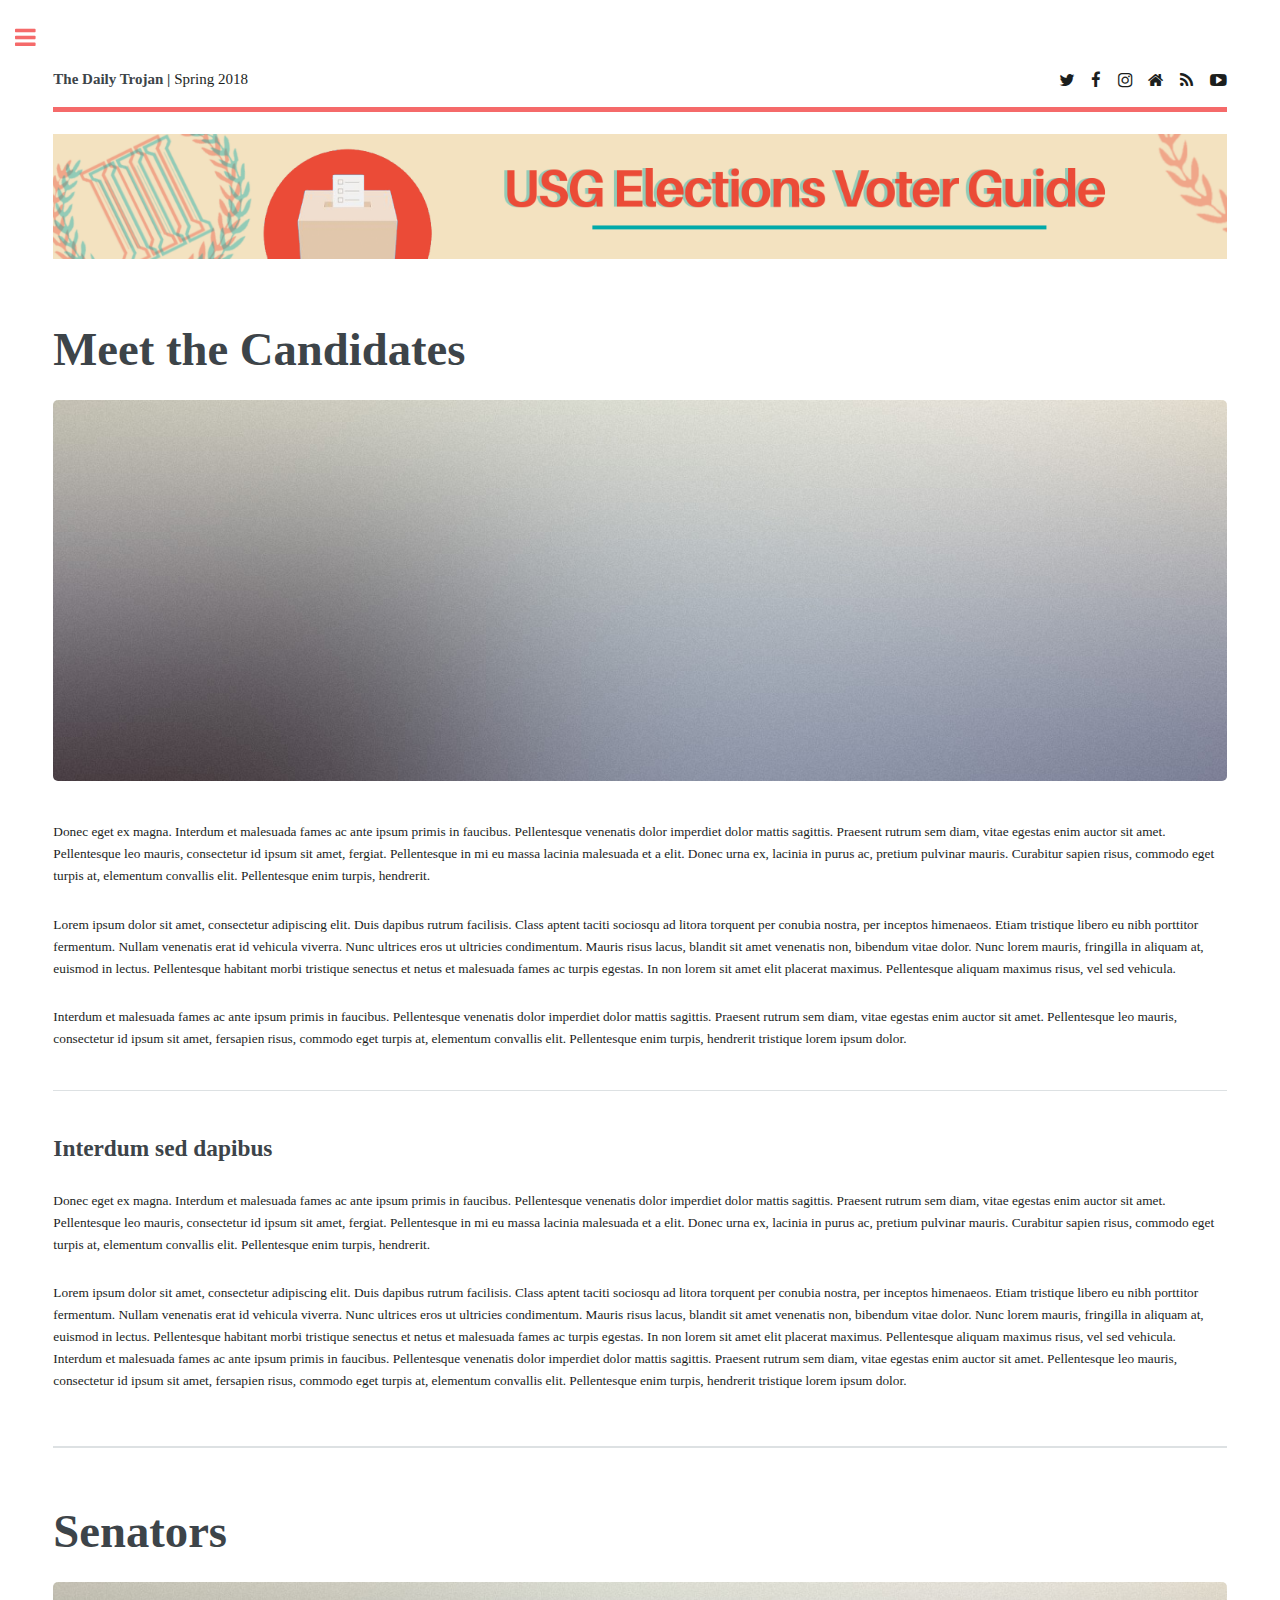
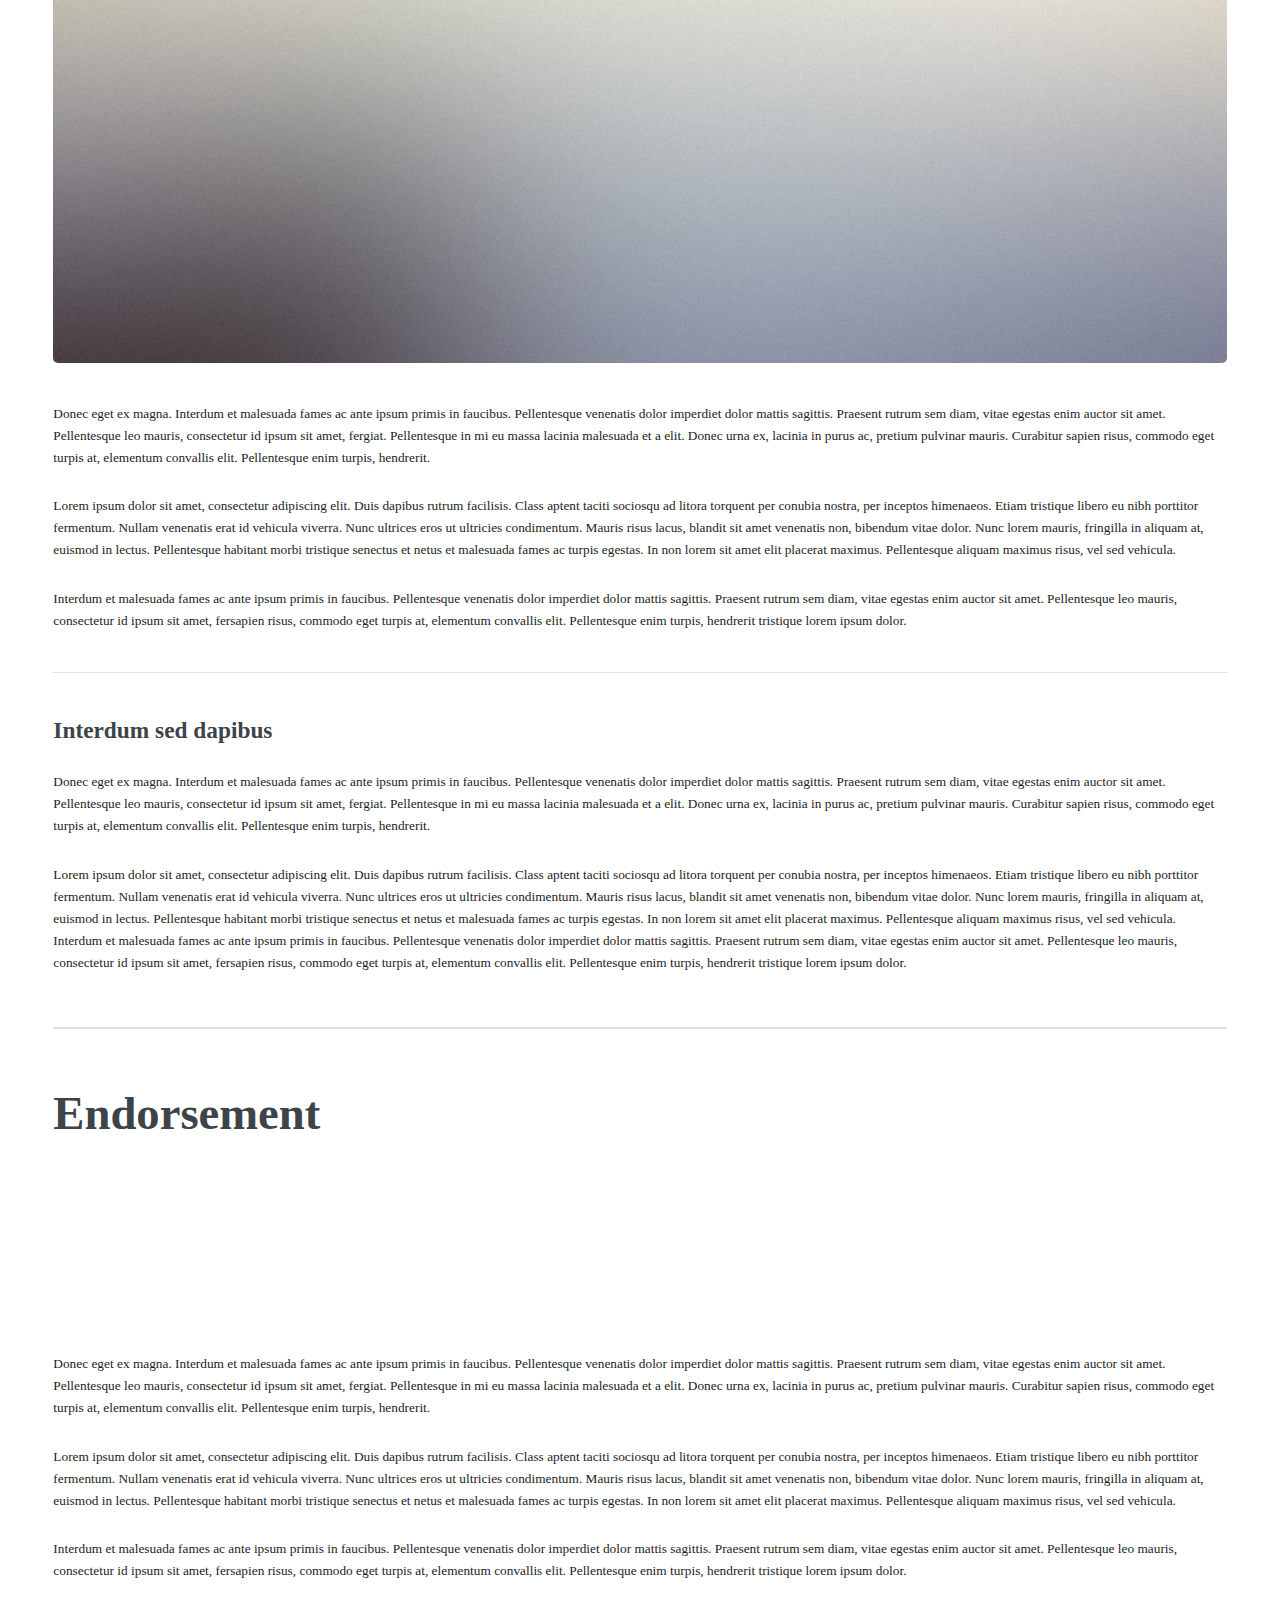
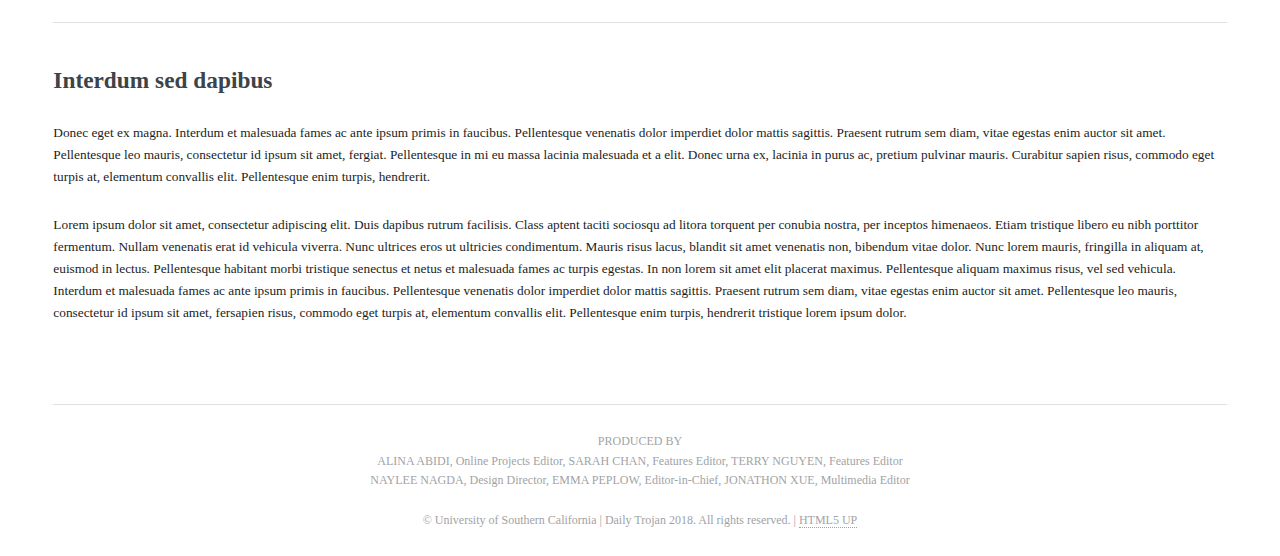
==== commit a545ae83: "add assets" ====
--- a/html5up-editorial/index.html
+++ b/html5up-editorial/index.html
@@ -1,255 +1,195 @@
+
 <!DOCTYPE HTML>
 <!--
-	Editorial by HTML5 UP
-	html5up.net | @ajlkn
-	Free for personal and commercial use under the CCA 3.0 license (html5up.net/license)
+Editorial by HTML5 UP
+html5up.net | @ajlkn
+Free for personal and commercial use under the CCA 3.0 license (html5up.net/license)
 -->
 <html>
-	<head>
-		<title>Editorial by HTML5 UP</title>
-		<meta charset="utf-8" />
-		<meta name="viewport" content="width=device-width, initial-scale=1, user-scalable=no" />
-		<!--[if lte IE 8]><script src="assets/js/ie/html5shiv.js"></script><![endif]-->
-		<link rel="stylesheet" href="assets/css/main.css" />
-		<!--[if lte IE 9]><link rel="stylesheet" href="assets/css/ie9.css" /><![endif]-->
-		<!--[if lte IE 8]><link rel="stylesheet" href="assets/css/ie8.css" /><![endif]-->
-	</head>
-	<body>
+<head>
+	<title>USG 2018 Voting Guide</title>
+	<meta charset="utf-8" />
+	<meta name="viewport" content="width=device-width, initial-scale=1" />
+	<!--[if lte IE 8]><script src="assets/js/ie/html5shiv.js"></script><![endif]-->
+	<link rel="stylesheet" href="assets/css/main.css" />
+	<meta property="og:type"               content="article" />
+	<meta property="og:title"              content="One year later, women march on" />
+	<meta property="og:description"        content="200,000 marchers descended upon the streets of Los Angeles Saturday in support of women's rights and gender equality. Check out our immersive look into the second annual Women's March."/>
+	<meta property="og:image"              content="images/ff.png" />
+</head>
+<script src="https://ajax.googleapis.com/ajax/libs/jquery/3.3.1/jquery.min.js"></script>
 
-		<!-- Wrapper -->
-			<div id="wrapper">
+<script>
+	$(document).ready(function(){
+// Add smooth scrolling to all links
+$("a").on('click', function(event) {
 
-				<!-- Main -->
-					<div id="main">
-						<div class="inner">
+// Make sure this.hash has a value before overriding default behavior
+if (this.hash !== "") {
+  // Prevent default anchor click behavior
+  event.preventDefault();
 
-							<!-- Header -->
-								<header id="header">
-									<a href="index.html" class="logo"><strong>Editorial</strong> by HTML5 UP</a>
-									<ul class="icons">
-										<li><a href="#" class="icon fa-twitter"><span class="label">Twitter</span></a></li>
-										<li><a href="#" class="icon fa-facebook"><span class="label">Facebook</span></a></li>
-										<li><a href="#" class="icon fa-snapchat-ghost"><span class="label">Snapchat</span></a></li>
-										<li><a href="#" class="icon fa-instagram"><span class="label">Instagram</span></a></li>
-										<li><a href="#" class="icon fa-medium"><span class="label">Medium</span></a></li>
-									</ul>
-								</header>
+  // Store hash
+  var hash = this.hash;
 
-							<!-- Banner -->
-								<section id="banner">
-									<div class="content">
-										<header>
-											<h1>Hi, I’m Editorial<br />
-											by HTML5 UP</h1>
-											<p>A free and fully responsive site template</p>
-										</header>
-										<p>Aenean ornare velit lacus, ac varius enim ullamcorper eu. Proin aliquam facilisis ante interdum congue. Integer mollis, nisl amet convallis, porttitor magna ullamcorper, amet egestas mauris. Ut magna finibus nisi nec lacinia. Nam maximus erat id euismod egestas. Pellentesque sapien ac quam. Lorem ipsum dolor sit nullam.</p>
-										<ul class="actions">
-											<li><a href="#" class="button big">Learn More</a></li>
-										</ul>
-									</div>
-									<span class="image object">
-										<img src="images/pic10.jpg" alt="" />
-									</span>
-								</section>
+  // Using jQuery's animate() method to add smooth page scroll
+  // The optional number (800) specifies the number of milliseconds it takes to scroll to the specified area
+  $('html, body').animate({
+  	scrollTop: $(hash).offset().top
+  }, 800, function(){
 
-							<!-- Section -->
-								<section>
-									<header class="major">
-										<h2>Erat lacinia</h2>
-									</header>
-									<div class="features">
-										<article>
-											<span class="icon fa-diamond"></span>
-											<div class="content">
-												<h3>Portitor ullamcorper</h3>
-												<p>Aenean ornare velit lacus, ac varius enim lorem ullamcorper dolore. Proin aliquam facilisis ante interdum. Sed nulla amet lorem feugiat tempus aliquam.</p>
-											</div>
-										</article>
-										<article>
-											<span class="icon fa-paper-plane"></span>
-											<div class="content">
-												<h3>Sapien veroeros</h3>
-												<p>Aenean ornare velit lacus, ac varius enim lorem ullamcorper dolore. Proin aliquam facilisis ante interdum. Sed nulla amet lorem feugiat tempus aliquam.</p>
-											</div>
-										</article>
-										<article>
-											<span class="icon fa-rocket"></span>
-											<div class="content">
-												<h3>Quam lorem ipsum</h3>
-												<p>Aenean ornare velit lacus, ac varius enim lorem ullamcorper dolore. Proin aliquam facilisis ante interdum. Sed nulla amet lorem feugiat tempus aliquam.</p>
-											</div>
-										</article>
-										<article>
-											<span class="icon fa-signal"></span>
-											<div class="content">
-												<h3>Sed magna finibus</h3>
-												<p>Aenean ornare velit lacus, ac varius enim lorem ullamcorper dolore. Proin aliquam facilisis ante interdum. Sed nulla amet lorem feugiat tempus aliquam.</p>
-											</div>
-										</article>
-									</div>
-								</section>
+    // Add hash (#) to URL when done scrolling (default click behavior)
+    window.location.hash = hash;
+});
+} // End if
+});
+});
+</script>
+<body>
 
-							<!-- Section -->
-								<section>
-									<header class="major">
-										<h2>Ipsum sed dolor</h2>
-									</header>
-									<div class="posts">
-										<article>
-											<a href="#" class="image"><img src="images/pic01.jpg" alt="" /></a>
-											<h3>Interdum aenean</h3>
-											<p>Aenean ornare velit lacus, ac varius enim lorem ullamcorper dolore. Proin aliquam facilisis ante interdum. Sed nulla amet lorem feugiat tempus aliquam.</p>
-											<ul class="actions">
-												<li><a href="#" class="button">More</a></li>
-											</ul>
-										</article>
-										<article>
-											<a href="#" class="image"><img src="images/pic02.jpg" alt="" /></a>
-											<h3>Nulla amet dolore</h3>
-											<p>Aenean ornare velit lacus, ac varius enim lorem ullamcorper dolore. Proin aliquam facilisis ante interdum. Sed nulla amet lorem feugiat tempus aliquam.</p>
-											<ul class="actions">
-												<li><a href="#" class="button">More</a></li>
-											</ul>
-										</article>
-										<article>
-											<a href="#" class="image"><img src="images/pic03.jpg" alt="" /></a>
-											<h3>Tempus ullamcorper</h3>
-											<p>Aenean ornare velit lacus, ac varius enim lorem ullamcorper dolore. Proin aliquam facilisis ante interdum. Sed nulla amet lorem feugiat tempus aliquam.</p>
-											<ul class="actions">
-												<li><a href="#" class="button">More</a></li>
-											</ul>
-										</article>
-										<article>
-											<a href="#" class="image"><img src="images/pic04.jpg" alt="" /></a>
-											<h3>Sed etiam facilis</h3>
-											<p>Aenean ornare velit lacus, ac varius enim lorem ullamcorper dolore. Proin aliquam facilisis ante interdum. Sed nulla amet lorem feugiat tempus aliquam.</p>
-											<ul class="actions">
-												<li><a href="#" class="button">More</a></li>
-											</ul>
-										</article>
-										<article>
-											<a href="#" class="image"><img src="images/pic05.jpg" alt="" /></a>
-											<h3>Feugiat lorem aenean</h3>
-											<p>Aenean ornare velit lacus, ac varius enim lorem ullamcorper dolore. Proin aliquam facilisis ante interdum. Sed nulla amet lorem feugiat tempus aliquam.</p>
-											<ul class="actions">
-												<li><a href="#" class="button">More</a></li>
-											</ul>
-										</article>
-										<article>
-											<a href="#" class="image"><img src="images/pic06.jpg" alt="" /></a>
-											<h3>Amet varius aliquam</h3>
-											<p>Aenean ornare velit lacus, ac varius enim lorem ullamcorper dolore. Proin aliquam facilisis ante interdum. Sed nulla amet lorem feugiat tempus aliquam.</p>
-											<ul class="actions">
-												<li><a href="#" class="button">More</a></li>
-											</ul>
-										</article>
-									</div>
-								</section>
+	<!-- Wrapper -->
+	<div id="wrapper">
 
-						</div>
-					</div>
+		<!-- Main -->
+		<div id="main">
+			<div class="inner">
 
-				<!-- Sidebar -->
-					<div id="sidebar">
-						<div class="inner">
+				<!-- Header -->
+				<header id="header">
+					<a href="index.html" class="logo"><strong>The Daily Trojan |</strong> Spring 2018</a>
+					<ul class="icons">
+						<li><a href="https://twitter.com/dailytrojan" class="icon fa-twitter"><span class="label">Twitter</span></a></li>
+						<li><a href="https://www.facebook.com/DailyTrojan" class="icon fa-facebook"><span class="label">Facebook</span></a></li>
+						<li><a href="https://www.instagram.com/dailytrojan/" class="icon fa-instagram"><span class="label">Instagram</span></a></li>
+						<li><a href="http://dailytrojan.com/" class="icon fa-home"><span class="label" target=_blank>Dribbble</span></a></li>
+						<li><a href="http://dailytrojan.com/feeds/" class="icon fa-rss"><span class="label" target=_blank>RSS</span></a></li>
+						<li><a href="https://www.youtube.com/user/DailyTrojan" class="icon fa-youtube-play"><span class="label" target=_blank>RSS</span></a></li>
+					</ul>
+				</header>
 
-							<!-- Search -->
-								<section id="search" class="alt">
-									<form method="post" action="#">
-										<input type="text" name="query" id="query" placeholder="Search" />
-									</form>
-								</section>
+				<!-- Content -->
+								<br><img id="bannerImage" src="images/header.png">
 
-							<!-- Menu -->
-								<nav id="menu">
-									<header class="major">
-										<h2>Menu</h2>
-									</header>
-									<ul>
-										<li><a href="index.html">Homepage</a></li>
-										<li><a href="generic.html">Generic</a></li>
-										<li><a href="elements.html">Elements</a></li>
-										<li>
-											<span class="opener">Submenu</span>
-											<ul>
-												<li><a href="#">Lorem Dolor</a></li>
-												<li><a href="#">Ipsum Adipiscing</a></li>
-												<li><a href="#">Tempus Magna</a></li>
-												<li><a href="#">Feugiat Veroeros</a></li>
-											</ul>
-										</li>
-										<li><a href="#">Etiam Dolore</a></li>
-										<li><a href="#">Adipiscing</a></li>
-										<li>
-											<span class="opener">Another Submenu</span>
-											<ul>
-												<li><a href="#">Lorem Dolor</a></li>
-												<li><a href="#">Ipsum Adipiscing</a></li>
-												<li><a href="#">Tempus Magna</a></li>
-												<li><a href="#">Feugiat Veroeros</a></li>
-											</ul>
-										</li>
-										<li><a href="#">Maximus Erat</a></li>
-										<li><a href="#">Sapien Mauris</a></li>
-										<li><a href="#">Amet Lacinia</a></li>
-									</ul>
-								</nav>
+				<section style="margin-top: 0px;" id="pres">
+					<header class="main">
+						<h1>Meet the Candidates</h1>
+					</header>
 
-							<!-- Section -->
-								<section>
-									<header class="major">
-										<h2>Ante interdum</h2>
-									</header>
-									<div class="mini-posts">
-										<article>
-											<a href="#" class="image"><img src="images/pic07.jpg" alt="" /></a>
-											<p>Aenean ornare velit lacus, ac varius enim lorem ullamcorper dolore aliquam.</p>
-										</article>
-										<article>
-											<a href="#" class="image"><img src="images/pic08.jpg" alt="" /></a>
-											<p>Aenean ornare velit lacus, ac varius enim lorem ullamcorper dolore aliquam.</p>
-										</article>
-										<article>
-											<a href="#" class="image"><img src="images/pic09.jpg" alt="" /></a>
-											<p>Aenean ornare velit lacus, ac varius enim lorem ullamcorper dolore aliquam.</p>
-										</article>
-									</div>
-									<ul class="actions">
-										<li><a href="#" class="button">More</a></li>
-									</ul>
-								</section>
+					<span class="image main"><img src="images/pic11.jpg" alt="" /></span>
 
-							<!-- Section -->
-								<section>
-									<header class="major">
-										<h2>Get in touch</h2>
-									</header>
-									<p>Sed varius enim lorem ullamcorper dolore aliquam aenean ornare velit lacus, ac varius enim lorem ullamcorper dolore. Proin sed aliquam facilisis ante interdum. Sed nulla amet lorem feugiat tempus aliquam.</p>
-									<ul class="contact">
-										<li class="fa-envelope-o"><a href="#">information@untitled.tld</a></li>
-										<li class="fa-phone">(000) 000-0000</li>
-										<li class="fa-home">1234 Somewhere Road #8254<br />
-										Nashville, TN 00000-0000</li>
-									</ul>
-								</section>
+					<p>Donec eget ex magna. Interdum et malesuada fames ac ante ipsum primis in faucibus. Pellentesque venenatis dolor imperdiet dolor mattis sagittis. Praesent rutrum sem diam, vitae egestas enim auctor sit amet. Pellentesque leo mauris, consectetur id ipsum sit amet, fergiat. Pellentesque in mi eu massa lacinia malesuada et a elit. Donec urna ex, lacinia in purus ac, pretium pulvinar mauris. Curabitur sapien risus, commodo eget turpis at, elementum convallis elit. Pellentesque enim turpis, hendrerit.</p>
+					<p>Lorem ipsum dolor sit amet, consectetur adipiscing elit. Duis dapibus rutrum facilisis. Class aptent taciti sociosqu ad litora torquent per conubia nostra, per inceptos himenaeos. Etiam tristique libero eu nibh porttitor fermentum. Nullam venenatis erat id vehicula viverra. Nunc ultrices eros ut ultricies condimentum. Mauris risus lacus, blandit sit amet venenatis non, bibendum vitae dolor. Nunc lorem mauris, fringilla in aliquam at, euismod in lectus. Pellentesque habitant morbi tristique senectus et netus et malesuada fames ac turpis egestas. In non lorem sit amet elit placerat maximus. Pellentesque aliquam maximus risus, vel sed vehicula.</p>
+					<p>Interdum et malesuada fames ac ante ipsum primis in faucibus. Pellentesque venenatis dolor imperdiet dolor mattis sagittis. Praesent rutrum sem diam, vitae egestas enim auctor sit amet. Pellentesque leo mauris, consectetur id ipsum sit amet, fersapien risus, commodo eget turpis at, elementum convallis elit. Pellentesque enim turpis, hendrerit tristique lorem ipsum dolor.</p>
 
-							<!-- Footer -->
-								<footer id="footer">
-									<p class="copyright">&copy; Untitled. All rights reserved. Demo Images: <a href="https://unsplash.com">Unsplash</a>. Design: <a href="https://html5up.net">HTML5 UP</a>.</p>
-								</footer>
+					<hr class="major" />
 
-						</div>
-					</div>
+					<h2>Interdum sed dapibus</h2>
+					<p>Donec eget ex magna. Interdum et malesuada fames ac ante ipsum primis in faucibus. Pellentesque venenatis dolor imperdiet dolor mattis sagittis. Praesent rutrum sem diam, vitae egestas enim auctor sit amet. Pellentesque leo mauris, consectetur id ipsum sit amet, fergiat. Pellentesque in mi eu massa lacinia malesuada et a elit. Donec urna ex, lacinia in purus ac, pretium pulvinar mauris. Curabitur sapien risus, commodo eget turpis at, elementum convallis elit. Pellentesque enim turpis, hendrerit.</p>
+					<p>Lorem ipsum dolor sit amet, consectetur adipiscing elit. Duis dapibus rutrum facilisis. Class aptent taciti sociosqu ad litora torquent per conubia nostra, per inceptos himenaeos. Etiam tristique libero eu nibh porttitor fermentum. Nullam venenatis erat id vehicula viverra. Nunc ultrices eros ut ultricies condimentum. Mauris risus lacus, blandit sit amet venenatis non, bibendum vitae dolor. Nunc lorem mauris, fringilla in aliquam at, euismod in lectus. Pellentesque habitant morbi tristique senectus et netus et malesuada fames ac turpis egestas. In non lorem sit amet elit placerat maximus. Pellentesque aliquam maximus risus, vel sed vehicula. Interdum et malesuada fames ac ante ipsum primis in faucibus. Pellentesque venenatis dolor imperdiet dolor mattis sagittis. Praesent rutrum sem diam, vitae egestas enim auctor sit amet. Pellentesque leo mauris, consectetur id ipsum sit amet, fersapien risus, commodo eget turpis at, elementum convallis elit. Pellentesque enim turpis, hendrerit tristique lorem ipsum dolor.</p>
+
+				</section>
+
+				<section id="sen">
+					<header class="main">
+						<h1>Senators</h1>
+					</header>
+
+					<span class="image main"><img src="images/pic11.jpg" alt="" /></span>
+
+					<p>Donec eget ex magna. Interdum et malesuada fames ac ante ipsum primis in faucibus. Pellentesque venenatis dolor imperdiet dolor mattis sagittis. Praesent rutrum sem diam, vitae egestas enim auctor sit amet. Pellentesque leo mauris, consectetur id ipsum sit amet, fergiat. Pellentesque in mi eu massa lacinia malesuada et a elit. Donec urna ex, lacinia in purus ac, pretium pulvinar mauris. Curabitur sapien risus, commodo eget turpis at, elementum convallis elit. Pellentesque enim turpis, hendrerit.</p>
+					<p>Lorem ipsum dolor sit amet, consectetur adipiscing elit. Duis dapibus rutrum facilisis. Class aptent taciti sociosqu ad litora torquent per conubia nostra, per inceptos himenaeos. Etiam tristique libero eu nibh porttitor fermentum. Nullam venenatis erat id vehicula viverra. Nunc ultrices eros ut ultricies condimentum. Mauris risus lacus, blandit sit amet venenatis non, bibendum vitae dolor. Nunc lorem mauris, fringilla in aliquam at, euismod in lectus. Pellentesque habitant morbi tristique senectus et netus et malesuada fames ac turpis egestas. In non lorem sit amet elit placerat maximus. Pellentesque aliquam maximus risus, vel sed vehicula.</p>
+					<p>Interdum et malesuada fames ac ante ipsum primis in faucibus. Pellentesque venenatis dolor imperdiet dolor mattis sagittis. Praesent rutrum sem diam, vitae egestas enim auctor sit amet. Pellentesque leo mauris, consectetur id ipsum sit amet, fersapien risus, commodo eget turpis at, elementum convallis elit. Pellentesque enim turpis, hendrerit tristique lorem ipsum dolor.</p>
+
+					<hr class="major" />
+
+					<h2>Interdum sed dapibus</h2>
+					<p>Donec eget ex magna. Interdum et malesuada fames ac ante ipsum primis in faucibus. Pellentesque venenatis dolor imperdiet dolor mattis sagittis. Praesent rutrum sem diam, vitae egestas enim auctor sit amet. Pellentesque leo mauris, consectetur id ipsum sit amet, fergiat. Pellentesque in mi eu massa lacinia malesuada et a elit. Donec urna ex, lacinia in purus ac, pretium pulvinar mauris. Curabitur sapien risus, commodo eget turpis at, elementum convallis elit. Pellentesque enim turpis, hendrerit.</p>
+					<p>Lorem ipsum dolor sit amet, consectetur adipiscing elit. Duis dapibus rutrum facilisis. Class aptent taciti sociosqu ad litora torquent per conubia nostra, per inceptos himenaeos. Etiam tristique libero eu nibh porttitor fermentum. Nullam venenatis erat id vehicula viverra. Nunc ultrices eros ut ultricies condimentum. Mauris risus lacus, blandit sit amet venenatis non, bibendum vitae dolor. Nunc lorem mauris, fringilla in aliquam at, euismod in lectus. Pellentesque habitant morbi tristique senectus et netus et malesuada fames ac turpis egestas. In non lorem sit amet elit placerat maximus. Pellentesque aliquam maximus risus, vel sed vehicula. Interdum et malesuada fames ac ante ipsum primis in faucibus. Pellentesque venenatis dolor imperdiet dolor mattis sagittis. Praesent rutrum sem diam, vitae egestas enim auctor sit amet. Pellentesque leo mauris, consectetur id ipsum sit amet, fersapien risus, commodo eget turpis at, elementum convallis elit. Pellentesque enim turpis, hendrerit tristique lorem ipsum dolor.</p>
+
+				</section>
+
+
+				<section id="endorse">
+					<header class="main">
+						<h1>Endorsement</h1>
+					</header>
+
+					<span class="image main"><video autoplay loop src="images/endorsement.mp4" alt="" /></span>
+
+					<p>Donec eget ex magna. Interdum et malesuada fames ac ante ipsum primis in faucibus. Pellentesque venenatis dolor imperdiet dolor mattis sagittis. Praesent rutrum sem diam, vitae egestas enim auctor sit amet. Pellentesque leo mauris, consectetur id ipsum sit amet, fergiat. Pellentesque in mi eu massa lacinia malesuada et a elit. Donec urna ex, lacinia in purus ac, pretium pulvinar mauris. Curabitur sapien risus, commodo eget turpis at, elementum convallis elit. Pellentesque enim turpis, hendrerit.</p>
+					<p>Lorem ipsum dolor sit amet, consectetur adipiscing elit. Duis dapibus rutrum facilisis. Class aptent taciti sociosqu ad litora torquent per conubia nostra, per inceptos himenaeos. Etiam tristique libero eu nibh porttitor fermentum. Nullam venenatis erat id vehicula viverra. Nunc ultrices eros ut ultricies condimentum. Mauris risus lacus, blandit sit amet venenatis non, bibendum vitae dolor. Nunc lorem mauris, fringilla in aliquam at, euismod in lectus. Pellentesque habitant morbi tristique senectus et netus et malesuada fames ac turpis egestas. In non lorem sit amet elit placerat maximus. Pellentesque aliquam maximus risus, vel sed vehicula.</p>
+					<p>Interdum et malesuada fames ac ante ipsum primis in faucibus. Pellentesque venenatis dolor imperdiet dolor mattis sagittis. Praesent rutrum sem diam, vitae egestas enim auctor sit amet. Pellentesque leo mauris, consectetur id ipsum sit amet, fersapien risus, commodo eget turpis at, elementum convallis elit. Pellentesque enim turpis, hendrerit tristique lorem ipsum dolor.</p>
+
+					<hr class="major" />
+
+					<h2>Interdum sed dapibus</h2>
+					<p>Donec eget ex magna. Interdum et malesuada fames ac ante ipsum primis in faucibus. Pellentesque venenatis dolor imperdiet dolor mattis sagittis. Praesent rutrum sem diam, vitae egestas enim auctor sit amet. Pellentesque leo mauris, consectetur id ipsum sit amet, fergiat. Pellentesque in mi eu massa lacinia malesuada et a elit. Donec urna ex, lacinia in purus ac, pretium pulvinar mauris. Curabitur sapien risus, commodo eget turpis at, elementum convallis elit. Pellentesque enim turpis, hendrerit.</p>
+					<p>Lorem ipsum dolor sit amet, consectetur adipiscing elit. Duis dapibus rutrum facilisis. Class aptent taciti sociosqu ad litora torquent per conubia nostra, per inceptos himenaeos. Etiam tristique libero eu nibh porttitor fermentum. Nullam venenatis erat id vehicula viverra. Nunc ultrices eros ut ultricies condimentum. Mauris risus lacus, blandit sit amet venenatis non, bibendum vitae dolor. Nunc lorem mauris, fringilla in aliquam at, euismod in lectus. Pellentesque habitant morbi tristique senectus et netus et malesuada fames ac turpis egestas. In non lorem sit amet elit placerat maximus. Pellentesque aliquam maximus risus, vel sed vehicula. Interdum et malesuada fames ac ante ipsum primis in faucibus. Pellentesque venenatis dolor imperdiet dolor mattis sagittis. Praesent rutrum sem diam, vitae egestas enim auctor sit amet. Pellentesque leo mauris, consectetur id ipsum sit amet, fersapien risus, commodo eget turpis at, elementum convallis elit. Pellentesque enim turpis, hendrerit tristique lorem ipsum dolor.</p>
+
+				</section>
+
+					<!-- Footer -->
+			<footer id="footer">
+			<hr>
+				<p class="copyright" style="text-align:center;" >
+				PRODUCED BY <br>
+
+					ALINA ABIDI, Online Projects Editor, 
+					SARAH CHAN, Features Editor, 
+					TERRY NGUYEN, Features Editor<br>
+					NAYLEE NAGDA, Design Director, EMMA PEPLOW, Editor-in-Chief, JONATHON XUE, Multimedia Editor<br><br>
+					&copy; University of Southern California | Daily Trojan 2018. All rights reserved. | <a href="http://html5up.net">HTML5 UP</a></p>
+				</footer>
+
+
 
 			</div>
+		</div>
 
-		<!-- Scripts -->
-			<script src="assets/js/jquery.min.js"></script>
-			<script src="assets/js/skel.min.js"></script>
-			<script src="assets/js/util.js"></script>
-			<!--[if lte IE 8]><script src="assets/js/ie/respond.min.js"></script><![endif]-->
-			<script src="assets/js/main.js"></script>
+		<!-- Sidebar -->
+		<div id="sidebar">
+			<div class="inner">
+				<!-- Menu -->
+				<nav id="menu">
+					<header class="major">
+						<h2>Menu</h2>
+					</header>
+					<ul>
+						<li><a href=#pres>Meet the Presidential Candidates</a></li>
+						<li><a href=#sen>About The Senators</a></li>
+						<li><a href=#endorse>Our Endorsement</a></li>
+						<li><a href=#year>Year In Review</a></li>
+						<li>
+								<div class="mini-posts">
+									<article>
+										<a href="#" class="image"><img src="images/yearThumb.png" alt="" /></a>
+										<p>Aenean ornare Aenean</p>
+									</article>
+									<article>
+										<a href="#" class="image"><img src="images/pic08.jpg" alt="" /></a>
+										<p>Aenean ornare Aenean</p>
+									</article>
+									<article>
+										<a href="#" class="image"><img src="images/pic09.jpg" alt="" /></a>
+										<p>Aenean ornare Aenean </p>
+									</article>
+								</div>
+							</ul>
+						</li>
+					</ul>
 
-	</body>
+				</nav>
+			</div>
+		</div>
+
+	</div>
+
+	<!-- Scripts -->
+	<script src="assets/js/jquery.min.js"></script>
+	<script src="assets/js/skel.min.js"></script>
+	<script src="assets/js/util.js"></script>
+	<!--[if lte IE 8]><script src="assets/js/ie/respond.min.js"></script><![endif]-->
+	<script src="assets/js/main.js"></script>
+
+</body>
 </html>--- a/html5up-editorial/assets/css/main.css
+++ b/html5up-editorial/assets/css/main.css
@@ -5,9 +5,33 @@
 	Editorial by HTML5 UP
 	html5up.net | @ajlkn
 	Free for personal and commercial use under the CCA 3.0 license (html5up.net/license)
-*/
-
-/* Reset */
+	*/
+
+	/* Reset */
+
+	/* Fonts */
+
+	@font-face {
+		font-family: Aileron;
+		src: url(Aileron-Regular.ttf);
+	}
+
+	@font-face {
+		font-family: Aileron;
+		src: url(Aileron-Bold.ttf);
+		font-weight: bold;
+	}
+
+	@font-face {
+		font-family: Aileron;
+		src: url(Aileron-Light.ttf);
+		font-weight: light;
+	}
+
+	h1 {
+		font-family: Aileron;
+		font-weight: bold;
+	}
 
 	html, body, div, span, applet, object, iframe, h1, h2, h3, h4, h5, h6, p, blockquote, pre, a, abbr, acronym, address, big, cite, code, del, dfn, em, img, ins, kbd, q, s, samp, small, strike, strong, sub, sup, tt, var, b, u, i, center, dl, dt, dd, ol, ul, li, fieldset, form, label, legend, table, caption, tbody, tfoot, thead, tr, th, td, article, aside, canvas, details, embed, figure, figcaption, footer, header, hgroup, menu, nav, output, ruby, section, summary, time, mark, audio, video {
 		margin: 0;
@@ -48,7 +72,7 @@
 		-webkit-text-size-adjust: none;
 	}
 
-/* Box Model */
+	/* Box Model */
 
 	*, *:before, *:after {
 		-moz-box-sizing: border-box;
@@ -56,7 +80,7 @@
 		box-sizing: border-box;
 	}
 
-/* Grid */
+	/* Grid */
 
 	.row {
 		border-bottom: solid 1px transparent;
@@ -2034,7 +2058,7 @@
 
 	}
 
-/* Basic */
+	/* Basic */
 
 	@-ms-viewport {
 		width: device-width;
@@ -2056,50 +2080,49 @@
 		background: #ffffff;
 	}
 
-		body.is-loading *, body.is-loading *:before, body.is-loading *:after, body.is-resizing *, body.is-resizing *:before, body.is-resizing *:after {
-			-moz-animation: none !important;
-			-webkit-animation: none !important;
-			-ms-animation: none !important;
-			animation: none !important;
-			-moz-transition: none !important;
-			-webkit-transition: none !important;
-			-ms-transition: none !important;
-			transition: none !important;
-		}
-
-/* Type */
+	body.is-loading *, body.is-loading *:before, body.is-loading *:after, body.is-resizing *, body.is-resizing *:before, body.is-resizing *:after {
+		-moz-animation: none !important;
+		-webkit-animation: none !important;
+		-ms-animation: none !important;
+		animation: none !important;
+		-moz-transition: none !important;
+		-webkit-transition: none !important;
+		-ms-transition: none !important;
+		transition: none !important;
+	}
+
+	/* Type */
 
 	body, input, select, textarea {
-		color: #7f888f;
-		font-family: "Open Sans", sans-serif;
+		color: #1b1e1d;
 		font-size: 13pt;
-		font-weight: 400;
+		font-weight: 100;
 		line-height: 1.65;
 	}
 
-		@media screen and (max-width: 1680px) {
-
-			body, input, select, textarea {
-				font-size: 11pt;
-			}
-
-		}
-
-		@media screen and (max-width: 1280px) {
-
-			body, input, select, textarea {
-				font-size: 10pt;
-			}
-
-		}
-
-		@media screen and (max-width: 360px) {
-
-			body, input, select, textarea {
-				font-size: 9pt;
-			}
-
-		}
+	@media screen and (max-width: 1680px) {
+
+		body, input, select, textarea {
+			font-size: 11pt;
+		}
+
+	}
+
+	@media screen and (max-width: 1280px) {
+
+		body, input, select, textarea {
+			font-size: 10pt;
+		}
+
+	}
+
+	@media screen and (max-width: 360px) {
+
+		body, input, select, textarea {
+			font-size: 9pt;
+		}
+
+	}
 
 	a {
 		-moz-transition: color 0.2s ease-in-out, border-bottom-color 0.2s ease-in-out;
@@ -2111,14 +2134,14 @@
 		text-decoration: none;
 	}
 
-		a:hover {
-			border-bottom-color: #f56a6a;
-			color: #f56a6a !important;
-		}
-
-			a:hover strong {
-				color: inherit;
-			}
+	a:hover {
+		border-bottom-color: #f56a6a;
+		color: #f56a6a !important;
+	}
+
+	a:hover strong {
+		color: inherit;
+	}
 
 	strong, b {
 		color: #3d4449;
@@ -2135,20 +2158,19 @@
 
 	h1, h2, h3, h4, h5, h6 {
 		color: #3d4449;
-		font-family: "Roboto Slab", serif;
+		font-family: Aileron, serif;
 		font-weight: 700;
 		line-height: 1.5;
 		margin: 0 0 1em 0;
 	}
 
-		h1 a, h2 a, h3 a, h4 a, h5 a, h6 a {
-			color: inherit;
-			text-decoration: none;
-		}
+	h1 a, h2 a, h3 a, h4 a, h5 a, h6 a {
+		color: inherit;
+		text-decoration: none;
+	}
 
 	h1 {
 		font-size: 4em;
-		margin: 0 0 0.5em 0;
 		line-height: 1.3;
 	}
 
@@ -2237,12 +2259,12 @@
 		margin: 0 0 2em 0;
 	}
 
-		pre code {
-			display: block;
-			line-height: 1.75;
-			padding: 1em 1.5em;
-			overflow-x: auto;
-		}
+	pre code {
+		display: block;
+		line-height: 1.75;
+		padding: 1em 1.5em;
+		overflow-x: auto;
+	}
 
 	hr {
 		border: 0;
@@ -2250,9 +2272,9 @@
 		margin: 2em 0;
 	}
 
-		hr.major {
-			margin: 3em 0;
-		}
+	hr.major {
+		margin: 3em 0;
+	}
 
 	.align-left {
 		text-align: left;
@@ -2266,14 +2288,14 @@
 		text-align: right;
 	}
 
-/* Section/Article */
+	/* Section/Article */
 
 	section.special, article.special {
 		text-align: center;
 	}
 
 	header p {
-		font-family: "Roboto Slab", serif;
+		font-family: Aileron, serif;
 		font-size: 1em;
 		font-weight: 400;
 		letter-spacing: 0.075em;
@@ -2292,7 +2314,7 @@
 		margin: 0 0 1em 0;
 	}
 
-/* Form */
+	/* Form */
 
 	form {
 		margin: 0 0 2em 0;
@@ -2330,28 +2352,28 @@
 		width: 100%;
 	}
 
-		input[type="text"]:invalid,
-		input[type="password"]:invalid,
-		input[type="email"]:invalid,
-		input[type="tel"]:invalid,
-		input[type="search"]:invalid,
-		input[type="url"]:invalid,
-		select:invalid,
-		textarea:invalid {
-			box-shadow: none;
-		}
-
-		input[type="text"]:focus,
-		input[type="password"]:focus,
-		input[type="email"]:focus,
-		input[type="tel"]:focus,
-		input[type="search"]:focus,
-		input[type="url"]:focus,
-		select:focus,
-		textarea:focus {
-			border-color: #f56a6a;
-			box-shadow: 0 0 0 1px #f56a6a;
-		}
+	input[type="text"]:invalid,
+	input[type="password"]:invalid,
+	input[type="email"]:invalid,
+	input[type="tel"]:invalid,
+	input[type="search"]:invalid,
+	input[type="url"]:invalid,
+	select:invalid,
+	textarea:invalid {
+		box-shadow: none;
+	}
+
+	input[type="text"]:focus,
+	input[type="password"]:focus,
+	input[type="email"]:focus,
+	input[type="tel"]:focus,
+	input[type="search"]:focus,
+	input[type="url"]:focus,
+	select:focus,
+	textarea:focus {
+		border-color: #f56a6a;
+		box-shadow: 0 0 0 1px #f56a6a;
+	}
 
 	.select-wrapper {
 		text-decoration: none;
@@ -2359,32 +2381,32 @@
 		position: relative;
 	}
 
-		.select-wrapper:before {
-			-moz-osx-font-smoothing: grayscale;
-			-webkit-font-smoothing: antialiased;
-			font-family: FontAwesome;
-			font-style: normal;
-			font-weight: normal;
-			text-transform: none !important;
-		}
-
-		.select-wrapper:before {
-			color: rgba(210, 215, 217, 0.75);
-			content: '\f078';
-			display: block;
-			height: 2.75em;
-			line-height: 2.75em;
-			pointer-events: none;
-			position: absolute;
-			right: 0;
-			text-align: center;
-			top: 0;
-			width: 2.75em;
-		}
-
-		.select-wrapper select::-ms-expand {
-			display: none;
-		}
+	.select-wrapper:before {
+		-moz-osx-font-smoothing: grayscale;
+		-webkit-font-smoothing: antialiased;
+		font-family: FontAwesome;
+		font-style: normal;
+		font-weight: normal;
+		text-transform: none !important;
+	}
+
+	.select-wrapper:before {
+		color: rgba(210, 215, 217, 0.75);
+		content: '\f078';
+		display: block;
+		height: 2.75em;
+		line-height: 2.75em;
+		pointer-events: none;
+		position: absolute;
+		right: 0;
+		text-align: center;
+		top: 0;
+		width: 2.75em;
+	}
+
+	.select-wrapper select::-ms-expand {
+		display: none;
+	}
 
 	input[type="text"],
 	input[type="password"],
@@ -2414,58 +2436,58 @@
 		z-index: -1;
 	}
 
-		input[type="checkbox"] + label,
-		input[type="radio"] + label {
-			text-decoration: none;
-			color: #7f888f;
-			cursor: pointer;
-			display: inline-block;
-			font-size: 1em;
-			font-weight: 400;
-			padding-left: 2.4em;
-			padding-right: 0.75em;
-			position: relative;
-		}
-
-			input[type="checkbox"] + label:before,
-			input[type="radio"] + label:before {
-				-moz-osx-font-smoothing: grayscale;
-				-webkit-font-smoothing: antialiased;
-				font-family: FontAwesome;
-				font-style: normal;
-				font-weight: normal;
-				text-transform: none !important;
-			}
-
-			input[type="checkbox"] + label:before,
-			input[type="radio"] + label:before {
-				background: #ffffff;
-				border-radius: 0.375em;
-				border: solid 1px rgba(210, 215, 217, 0.75);
-				content: '';
-				display: inline-block;
-				height: 1.65em;
-				left: 0;
-				line-height: 1.58125em;
-				position: absolute;
-				text-align: center;
-				top: 0;
-				width: 1.65em;
-			}
-
-		input[type="checkbox"]:checked + label:before,
-		input[type="radio"]:checked + label:before {
-			background: #3d4449;
-			border-color: #3d4449;
-			color: #ffffff;
-			content: '\f00c';
-		}
-
-		input[type="checkbox"]:focus + label:before,
-		input[type="radio"]:focus + label:before {
-			border-color: #f56a6a;
-			box-shadow: 0 0 0 1px #f56a6a;
-		}
+	input[type="checkbox"] + label,
+	input[type="radio"] + label {
+		text-decoration: none;
+		color: #7f888f;
+		cursor: pointer;
+		display: inline-block;
+		font-size: 1em;
+		font-weight: 400;
+		padding-left: 2.4em;
+		padding-right: 0.75em;
+		position: relative;
+	}
+
+	input[type="checkbox"] + label:before,
+	input[type="radio"] + label:before {
+		-moz-osx-font-smoothing: grayscale;
+		-webkit-font-smoothing: antialiased;
+		font-family: FontAwesome;
+		font-style: normal;
+		font-weight: normal;
+		text-transform: none !important;
+	}
+
+	input[type="checkbox"] + label:before,
+	input[type="radio"] + label:before {
+		background: #ffffff;
+		border-radius: 0.375em;
+		border: solid 1px rgba(210, 215, 217, 0.75);
+		content: '';
+		display: inline-block;
+		height: 1.65em;
+		left: 0;
+		line-height: 1.58125em;
+		position: absolute;
+		text-align: center;
+		top: 0;
+		width: 1.65em;
+	}
+
+	input[type="checkbox"]:checked + label:before,
+	input[type="radio"]:checked + label:before {
+		background: #3d4449;
+		border-color: #3d4449;
+		color: #ffffff;
+		content: '\f00c';
+	}
+
+	input[type="checkbox"]:focus + label:before,
+	input[type="radio"]:focus + label:before {
+		border-color: #f56a6a;
+		box-shadow: 0 0 0 1px #f56a6a;
+	}
 
 	input[type="checkbox"] + label:before {
 		border-radius: 0.375em;
@@ -2500,7 +2522,7 @@
 		opacity: 1.0;
 	}
 
-/* Box */
+	/* Box */
 
 	.box {
 		border-radius: 0.375em;
@@ -2509,19 +2531,19 @@
 		padding: 1.5em;
 	}
 
-		.box > :last-child,
-		.box > :last-child > :last-child,
-		.box > :last-child > :last-child > :last-child {
-			margin-bottom: 0;
-		}
-
-		.box.alt {
-			border: 0;
-			border-radius: 0;
-			padding: 0;
-		}
-
-/* Icon */
+	.box > :last-child,
+	.box > :last-child > :last-child,
+	.box > :last-child > :last-child > :last-child {
+		margin-bottom: 0;
+	}
+
+	.box.alt {
+		border: 0;
+		border-radius: 0;
+		padding: 0;
+	}
+
+	/* Icon */
 
 	.icon {
 		text-decoration: none;
@@ -2529,20 +2551,20 @@
 		position: relative;
 	}
 
-		.icon:before {
-			-moz-osx-font-smoothing: grayscale;
-			-webkit-font-smoothing: antialiased;
-			font-family: FontAwesome;
-			font-style: normal;
-			font-weight: normal;
-			text-transform: none !important;
-		}
-
-		.icon > .label {
-			display: none;
-		}
-
-/* Image */
+	.icon:before {
+		-moz-osx-font-smoothing: grayscale;
+		-webkit-font-smoothing: antialiased;
+		font-family: FontAwesome;
+		font-style: normal;
+		font-weight: normal;
+		text-transform: none !important;
+	}
+
+	.icon > .label {
+		display: none;
+	}
+
+	/* Image */
 
 	.image {
 		border-radius: 0.375em;
@@ -2551,70 +2573,87 @@
 		position: relative;
 	}
 
-		.image img {
-			border-radius: 0.375em;
-			display: block;
-		}
-
-		.image.left, .image.right {
-			max-width: 40%;
-		}
-
-			.image.left img, .image.right img {
-				width: 100%;
-			}
-
-		.image.left {
-			float: left;
-			padding: 0 1.5em 1em 0;
-			top: 0.25em;
-		}
-
-		.image.right {
-			float: right;
-			padding: 0 0 1em 1.5em;
-			top: 0.25em;
-		}
-
-		.image.fit {
-			display: block;
-			margin: 0 0 2em 0;
-			width: 100%;
-		}
-
-			.image.fit img {
-				width: 100%;
-			}
-
-		.image.main {
-			display: block;
-			margin: 0 0 3em 0;
-			width: 100%;
-		}
-
-			.image.main img {
-				width: 100%;
-			}
+	.image img {
+		border-radius: 0.375em;
+		display: block;
+	}
+
+	.image video {
+		border-radius: 0.375em;
+		display: block;
+	}
+
+	.image.left, .image.right {
+		max-width: 40%;
+	}
+
+	.image.left img, .image.right img {
+		width: 100%;
+	}
+
+	.image.left video, .image.right video {
+		width: 100%;
+	}
+
+	.image.left {
+		float: left;
+		padding: 0 1.5em 1em 0;
+		top: 0.25em;
+	}
+
+	.image.right {
+		float: right;
+		padding: 0 0 1em 1.5em;
+		top: 0.25em;
+	}
+
+	.image.fit {
+		display: block;
+		margin: 0 0 2em 0;
+		width: 100%;
+	}
+
+	.image.fit img {
+		width: 100%;
+	}
+
+	.image.fit video {
+		width: 100%;
+	}
+
+	.image.main {
+		display: block;
+		margin: 0 0 3em 0;
+		width: 100%;
+	}
+
+	.image.main img {
+		width: 100%;
+	}
+
+	.image.main video {
+		width: 100%;
+	}
 
 	a.image {
 		overflow: hidden;
 	}
 
-		a.image img {
-			-moz-transition: -moz-transform 0.2s ease;
-			-webkit-transition: -webkit-transform 0.2s ease;
-			-ms-transition: -ms-transform 0.2s ease;
-			transition: transform 0.2s ease;
-		}
-
-		a.image:hover img {
-			-moz-transform: scale(1.075);
-			-webkit-transform: scale(1.075);
-			-ms-transform: scale(1.075);
-			transform: scale(1.075);
-		}
-
-/* List */
+	a.image img {
+		-moz-transition: -moz-transform 0.2s ease;
+		-webkit-transition: -webkit-transform 0.2s ease;
+		-ms-transition: -ms-transform 0.2s ease;
+		transition: transform 0.2s ease;
+	}
+
+	a.image:hover img {
+		-moz-transform: scale(1.075);
+		-webkit-transform: scale(1.075);
+		-ms-transform: scale(1.075);
+		transform: scale(1.075);
+	}
+
+	/* List */
 
 	ol {
 		list-style: decimal;
@@ -2622,9 +2661,9 @@
 		padding-left: 1.25em;
 	}
 
-		ol li {
-			padding-left: 0.25em;
-		}
+	ol li {
+		padding-left: 0.25em;
+	}
 
 	ul {
 		list-style: disc;
@@ -2632,242 +2671,242 @@
 		padding-left: 1em;
 	}
 
-		ul li {
-			padding-left: 0.5em;
-		}
-
-		ul.alt {
-			list-style: none;
-			padding-left: 0;
-		}
-
-			ul.alt li {
-				border-top: solid 1px rgba(210, 215, 217, 0.75);
-				padding: 0.5em 0;
-			}
-
-				ul.alt li:first-child {
-					border-top: 0;
-					padding-top: 0;
-				}
-
-		ul.icons {
-			cursor: default;
-			list-style: none;
-			padding-left: 0;
-		}
-
-			ul.icons li {
-				display: inline-block;
-				padding: 0 1em 0 0;
-			}
-
-				ul.icons li:last-child {
-					padding-right: 0;
-				}
-
-				ul.icons li .icon {
-					color: inherit;
-				}
-
-					ul.icons li .icon:before {
-						font-size: 1.25em;
-					}
-
-		ul.contact {
-			list-style: none;
-			padding: 0;
-		}
-
-			ul.contact li {
-				text-decoration: none;
-				border-top: solid 1px rgba(210, 215, 217, 0.75);
-				margin: 1.5em 0 0 0;
-				padding: 1.5em 0 0 3em;
-				position: relative;
-			}
-
-				ul.contact li:before {
-					-moz-osx-font-smoothing: grayscale;
-					-webkit-font-smoothing: antialiased;
-					font-family: FontAwesome;
-					font-style: normal;
-					font-weight: normal;
-					text-transform: none !important;
-				}
-
-				ul.contact li:before {
-					color: #f56a6a;
-					display: inline-block;
-					font-size: 1.5em;
-					height: 1.125em;
-					left: 0;
-					line-height: 1.125em;
-					position: absolute;
-					text-align: center;
-					top: 1em;
-					width: 1.5em;
-				}
-
-				ul.contact li:first-child {
-					border-top: 0;
-					margin-top: 0;
-					padding-top: 0;
-				}
-
-					ul.contact li:first-child:before {
-						top: 0;
-					}
-
-				ul.contact li a {
-					color: inherit;
-				}
-
-		ul.actions {
-			cursor: default;
-			list-style: none;
-			padding-left: 0;
-		}
-
-			ul.actions li {
-				display: inline-block;
-				padding: 0 1em 0 0;
-				vertical-align: middle;
-			}
-
-				ul.actions li:last-child {
-					padding-right: 0;
-				}
-
-			ul.actions.small li {
-				padding: 0 0.5em 0 0;
-			}
-
-			ul.actions.vertical li {
-				display: block;
-				padding: 1em 0 0 0;
-			}
-
-				ul.actions.vertical li:first-child {
-					padding-top: 0;
-				}
-
-				ul.actions.vertical li > * {
-					margin-bottom: 0;
-				}
-
-			ul.actions.vertical.small li {
-				padding: 0.5em 0 0 0;
-			}
-
-				ul.actions.vertical.small li:first-child {
-					padding-top: 0;
-				}
-
-			ul.actions.fit {
-				display: table;
-				margin-left: -1em;
-				padding: 0;
-				table-layout: fixed;
-				width: calc(100% + 1em);
-			}
-
-				ul.actions.fit li {
-					display: table-cell;
-					padding: 0 0 0 1em;
-				}
-
-					ul.actions.fit li > * {
-						margin-bottom: 0;
-					}
-
-				ul.actions.fit.small {
-					margin-left: -0.5em;
-					width: calc(100% + 0.5em);
-				}
-
-					ul.actions.fit.small li {
-						padding: 0 0 0 0.5em;
-					}
-
-		ul.pagination {
-			cursor: default;
-			list-style: none;
-			padding-left: 0;
-		}
-
-			ul.pagination li {
-				display: inline-block;
-				padding-left: 0;
-				vertical-align: middle;
-			}
-
-				ul.pagination li > .page {
-					-moz-transition: background-color 0.2s ease-in-out, color 0.2s ease-in-out;
-					-webkit-transition: background-color 0.2s ease-in-out, color 0.2s ease-in-out;
-					-ms-transition: background-color 0.2s ease-in-out, color 0.2s ease-in-out;
-					transition: background-color 0.2s ease-in-out, color 0.2s ease-in-out;
-					border-bottom: 0;
-					border-radius: 0.375em;
-					display: inline-block;
-					font-size: 0.8em;
-					font-weight: 600;
-					height: 2em;
-					line-height: 2em;
-					margin: 0 0.125em;
-					min-width: 2em;
-					padding: 0 0.5em;
-					text-align: center;
-				}
-
-					ul.pagination li > .page.active {
-						background-color: #f56a6a;
-						color: #ffffff !important;
-					}
-
-						ul.pagination li > .page.active:hover {
-							background-color: #f67878;
-						}
-
-						ul.pagination li > .page.active:active {
-							background-color: #f45c5c;
-						}
-
-				ul.pagination li:first-child {
-					padding-right: 0.75em;
-				}
-
-				ul.pagination li:last-child {
-					padding-left: 0.75em;
-				}
-
-			@media screen and (max-width: 480px) {
-
-				ul.pagination li:nth-child(n+2):nth-last-child(n+2) {
-					display: none;
-				}
-
-				ul.pagination li:first-child {
-					padding-right: 0;
-				}
-
-			}
+	ul li {
+		padding-left: 0.5em;
+	}
+
+	ul.alt {
+		list-style: none;
+		padding-left: 0;
+	}
+
+	ul.alt li {
+		border-top: solid 1px rgba(210, 215, 217, 0.75);
+		padding: 0.5em 0;
+	}
+
+	ul.alt li:first-child {
+		border-top: 0;
+		padding-top: 0;
+	}
+
+	ul.icons {
+		cursor: default;
+		list-style: none;
+		padding-left: 0;
+	}
+
+	ul.icons li {
+		display: inline-block;
+		padding: 0 1em 0 0;
+	}
+
+	ul.icons li:last-child {
+		padding-right: 0;
+	}
+
+	ul.icons li .icon {
+		color: inherit;
+	}
+
+	ul.icons li .icon:before {
+		font-size: 1.25em;
+	}
+
+	ul.contact {
+		list-style: none;
+		padding: 0;
+	}
+
+	ul.contact li {
+		text-decoration: none;
+		border-top: solid 1px rgba(210, 215, 217, 0.75);
+		margin: 1.5em 0 0 0;
+		padding: 1.5em 0 0 3em;
+		position: relative;
+	}
+
+	ul.contact li:before {
+		-moz-osx-font-smoothing: grayscale;
+		-webkit-font-smoothing: antialiased;
+		font-family: FontAwesome;
+		font-style: normal;
+		font-weight: normal;
+		text-transform: none !important;
+	}
+
+	ul.contact li:before {
+		color: #f56a6a;
+		display: inline-block;
+		font-size: 1.5em;
+		height: 1.125em;
+		left: 0;
+		line-height: 1.125em;
+		position: absolute;
+		text-align: center;
+		top: 1em;
+		width: 1.5em;
+	}
+
+	ul.contact li:first-child {
+		border-top: 0;
+		margin-top: 0;
+		padding-top: 0;
+	}
+
+	ul.contact li:first-child:before {
+		top: 0;
+	}
+
+	ul.contact li a {
+		color: inherit;
+	}
+
+	ul.actions {
+		cursor: default;
+		list-style: none;
+		padding-left: 0;
+	}
+
+	ul.actions li {
+		display: inline-block;
+		padding: 0 1em 0 0;
+		vertical-align: middle;
+	}
+
+	ul.actions li:last-child {
+		padding-right: 0;
+	}
+
+	ul.actions.small li {
+		padding: 0 0.5em 0 0;
+	}
+
+	ul.actions.vertical li {
+		display: block;
+		padding: 1em 0 0 0;
+	}
+
+	ul.actions.vertical li:first-child {
+		padding-top: 0;
+	}
+
+	ul.actions.vertical li > * {
+		margin-bottom: 0;
+	}
+
+	ul.actions.vertical.small li {
+		padding: 0.5em 0 0 0;
+	}
+
+	ul.actions.vertical.small li:first-child {
+		padding-top: 0;
+	}
+
+	ul.actions.fit {
+		display: table;
+		margin-left: -1em;
+		padding: 0;
+		table-layout: fixed;
+		width: calc(100% + 1em);
+	}
+
+	ul.actions.fit li {
+		display: table-cell;
+		padding: 0 0 0 1em;
+	}
+
+	ul.actions.fit li > * {
+		margin-bottom: 0;
+	}
+
+	ul.actions.fit.small {
+		margin-left: -0.5em;
+		width: calc(100% + 0.5em);
+	}
+
+	ul.actions.fit.small li {
+		padding: 0 0 0 0.5em;
+	}
+
+	ul.pagination {
+		cursor: default;
+		list-style: none;
+		padding-left: 0;
+	}
+
+	ul.pagination li {
+		display: inline-block;
+		padding-left: 0;
+		vertical-align: middle;
+	}
+
+	ul.pagination li > .page {
+		-moz-transition: background-color 0.2s ease-in-out, color 0.2s ease-in-out;
+		-webkit-transition: background-color 0.2s ease-in-out, color 0.2s ease-in-out;
+		-ms-transition: background-color 0.2s ease-in-out, color 0.2s ease-in-out;
+		transition: background-color 0.2s ease-in-out, color 0.2s ease-in-out;
+		border-bottom: 0;
+		border-radius: 0.375em;
+		display: inline-block;
+		font-size: 0.8em;
+		font-weight: 600;
+		height: 2em;
+		line-height: 2em;
+		margin: 0 0.125em;
+		min-width: 2em;
+		padding: 0 0.5em;
+		text-align: center;
+	}
+
+	ul.pagination li > .page.active {
+		background-color: #f56a6a;
+		color: #ffffff !important;
+	}
+
+	ul.pagination li > .page.active:hover {
+		background-color: #f67878;
+	}
+
+	ul.pagination li > .page.active:active {
+		background-color: #f45c5c;
+	}
+
+	ul.pagination li:first-child {
+		padding-right: 0.75em;
+	}
+
+	ul.pagination li:last-child {
+		padding-left: 0.75em;
+	}
+
+	@media screen and (max-width: 480px) {
+
+		ul.pagination li:nth-child(n+2):nth-last-child(n+2) {
+			display: none;
+		}
+
+		ul.pagination li:first-child {
+			padding-right: 0;
+		}
+
+	}
 
 	dl {
 		margin: 0 0 2em 0;
 	}
 
-		dl dt {
-			display: block;
-			font-weight: 600;
-			margin: 0 0 1em 0;
-		}
-
-		dl dd {
-			margin-left: 2em;
-		}
-
-/* Table */
+	dl dt {
+		display: block;
+		font-weight: 600;
+		margin: 0 0 1em 0;
+	}
+
+	dl dd {
+		margin-left: 2em;
+	}
+
+	/* Table */
 
 	.table-wrapper {
 		-webkit-overflow-scrolling: touch;
@@ -2879,63 +2918,63 @@
 		width: 100%;
 	}
 
-		table tbody tr {
-			border: solid 1px rgba(210, 215, 217, 0.75);
-			border-left: 0;
-			border-right: 0;
-		}
-
-			table tbody tr:nth-child(2n + 1) {
-				background-color: rgba(230, 235, 237, 0.25);
-			}
-
-		table td {
-			padding: 0.75em 0.75em;
-		}
-
-		table th {
-			color: #3d4449;
-			font-size: 0.9em;
-			font-weight: 600;
-			padding: 0 0.75em 0.75em 0.75em;
-			text-align: left;
-		}
-
-		table thead {
-			border-bottom: solid 2px rgba(210, 215, 217, 0.75);
-		}
-
-		table tfoot {
-			border-top: solid 2px rgba(210, 215, 217, 0.75);
-		}
-
-		table.alt {
-			border-collapse: separate;
-		}
-
-			table.alt tbody tr td {
-				border: solid 1px rgba(210, 215, 217, 0.75);
-				border-left-width: 0;
-				border-top-width: 0;
-			}
-
-				table.alt tbody tr td:first-child {
-					border-left-width: 1px;
-				}
-
-			table.alt tbody tr:first-child td {
-				border-top-width: 1px;
-			}
-
-			table.alt thead {
-				border-bottom: 0;
-			}
-
-			table.alt tfoot {
-				border-top: 0;
-			}
-
-/* Button */
+	table tbody tr {
+		border: solid 1px rgba(210, 215, 217, 0.75);
+		border-left: 0;
+		border-right: 0;
+	}
+
+	table tbody tr:nth-child(2n + 1) {
+		background-color: rgba(230, 235, 237, 0.25);
+	}
+
+	table td {
+		padding: 0.75em 0.75em;
+	}
+
+	table th {
+		color: #3d4449;
+		font-size: 0.9em;
+		font-weight: 600;
+		padding: 0 0.75em 0.75em 0.75em;
+		text-align: left;
+	}
+
+	table thead {
+		border-bottom: solid 2px rgba(210, 215, 217, 0.75);
+	}
+
+	table tfoot {
+		border-top: solid 2px rgba(210, 215, 217, 0.75);
+	}
+
+	table.alt {
+		border-collapse: separate;
+	}
+
+	table.alt tbody tr td {
+		border: solid 1px rgba(210, 215, 217, 0.75);
+		border-left-width: 0;
+		border-top-width: 0;
+	}
+
+	table.alt tbody tr td:first-child {
+		border-left-width: 1px;
+	}
+
+	table.alt tbody tr:first-child td {
+		border-top-width: 1px;
+	}
+
+	table.alt thead {
+		border-bottom: 0;
+	}
+
+	table.alt tfoot {
+		border-top: 0;
+	}
+
+	/* Button */
 
 	input[type="submit"],
 	input[type="reset"],
@@ -2970,125 +3009,128 @@
 		white-space: nowrap;
 	}
 
-		input[type="submit"]:hover,
-		input[type="reset"]:hover,
-		input[type="button"]:hover,
-		button:hover,
-		.button:hover {
-			background-color: rgba(245, 106, 106, 0.05);
-		}
-
-		input[type="submit"]:active,
-		input[type="reset"]:active,
-		input[type="button"]:active,
-		button:active,
-		.button:active {
-			background-color: rgba(245, 106, 106, 0.15);
-		}
-
-		input[type="submit"].icon:before,
-		input[type="reset"].icon:before,
-		input[type="button"].icon:before,
-		button.icon:before,
-		.button.icon:before {
-			margin-right: 0.5em;
-		}
-
-		input[type="submit"].fit,
-		input[type="reset"].fit,
-		input[type="button"].fit,
-		button.fit,
-		.button.fit {
-			display: block;
-			margin: 0 0 1em 0;
-			width: 100%;
-		}
-
-		input[type="submit"].small,
-		input[type="reset"].small,
-		input[type="button"].small,
-		button.small,
-		.button.small {
-			font-size: 0.6em;
-		}
-
-		input[type="submit"].big,
-		input[type="reset"].big,
-		input[type="button"].big,
-		button.big,
-		.button.big {
-			font-size: 1em;
-			height: 3.65em;
-			line-height: 3.65em;
-		}
-
-		input[type="submit"].special,
-		input[type="reset"].special,
-		input[type="button"].special,
-		button.special,
-		.button.special {
-			background-color: #f56a6a;
-			box-shadow: none;
-			color: #ffffff !important;
-		}
-
-			input[type="submit"].special:hover,
-			input[type="reset"].special:hover,
-			input[type="button"].special:hover,
-			button.special:hover,
-			.button.special:hover {
-				background-color: #f67878;
-			}
-
-			input[type="submit"].special:active,
-			input[type="reset"].special:active,
-			input[type="button"].special:active,
-			button.special:active,
-			.button.special:active {
-				background-color: #f45c5c;
-			}
-
-		input[type="submit"].disabled, input[type="submit"]:disabled,
-		input[type="reset"].disabled,
-		input[type="reset"]:disabled,
-		input[type="button"].disabled,
-		input[type="button"]:disabled,
-		button.disabled,
-		button:disabled,
-		.button.disabled,
-		.button:disabled {
-			-moz-pointer-events: none;
-			-webkit-pointer-events: none;
-			-ms-pointer-events: none;
-			pointer-events: none;
-			opacity: 0.25;
-		}
-
-/* Mini Posts */
+	input[type="submit"]:hover,
+	input[type="reset"]:hover,
+	input[type="button"]:hover,
+	button:hover,
+	.button:hover {
+		background-color: rgba(245, 106, 106, 0.05);
+	}
+
+	input[type="submit"]:active,
+	input[type="reset"]:active,
+	input[type="button"]:active,
+	button:active,
+	.button:active {
+		background-color: rgba(245, 106, 106, 0.15);
+	}
+
+	input[type="submit"].icon:before,
+	input[type="reset"].icon:before,
+	input[type="button"].icon:before,
+	button.icon:before,
+	.button.icon:before {
+		margin-right: 0.5em;
+	}
+
+	input[type="submit"].fit,
+	input[type="reset"].fit,
+	input[type="button"].fit,
+	button.fit,
+	.button.fit {
+		display: block;
+		margin: 0 0 1em 0;
+		width: 100%;
+	}
+
+	input[type="submit"].small,
+	input[type="reset"].small,
+	input[type="button"].small,
+	button.small,
+	.button.small {
+		font-size: 0.6em;
+	}
+
+	input[type="submit"].big,
+	input[type="reset"].big,
+	input[type="button"].big,
+	button.big,
+	.button.big {
+		font-size: 1em;
+		height: 3.65em;
+		line-height: 3.65em;
+	}
+
+	input[type="submit"].special,
+	input[type="reset"].special,
+	input[type="button"].special,
+	button.special,
+	.button.special {
+		background-color: #f56a6a;
+		box-shadow: none;
+		color: #ffffff !important;
+	}
+
+	input[type="submit"].special:hover,
+	input[type="reset"].special:hover,
+	input[type="button"].special:hover,
+	button.special:hover,
+	.button.special:hover {
+		background-color: #f67878;
+	}
+
+	input[type="submit"].special:active,
+	input[type="reset"].special:active,
+	input[type="button"].special:active,
+	button.special:active,
+	.button.special:active {
+		background-color: #f45c5c;
+	}
+
+	input[type="submit"].disabled, input[type="submit"]:disabled,
+	input[type="reset"].disabled,
+	input[type="reset"]:disabled,
+	input[type="button"].disabled,
+	input[type="button"]:disabled,
+	button.disabled,
+	button:disabled,
+	.button.disabled,
+	.button:disabled {
+		-moz-pointer-events: none;
+		-webkit-pointer-events: none;
+		-ms-pointer-events: none;
+		pointer-events: none;
+		opacity: 0.25;
+	}
+
+	/* Mini Posts */
 
 	.mini-posts article {
 		border-top: solid 1px rgba(210, 215, 217, 0.75);
-		margin-top: 2em;
-		padding-top: 2em;
-	}
-
-		.mini-posts article .image {
-			display: block;
-			margin: 0 0 1.5em 0;
-		}
-
-			.mini-posts article .image img {
-				display: block;
-				width: 100%;
-			}
-
-		.mini-posts article:first-child {
-			border-top: 0;
-			margin-top: 0;
-			padding-top: 0;
-		}
-
-/* Features */
+		text-align: center;
+	}
+
+	.mini-posts article .image {
+
+	}
+
+	.mini-posts p {
+		margin-bottom: 5px;
+	}
+
+	.mini-posts article .image img {
+		margin-left: auto;
+		margin-right: auto;
+		width: 77%;
+	}
+
+	.mini-posts article:first-child {
+		border-top: 0;
+		margin-top: -8px;
+		padding-top: 0;
+	}
+
+	/* Features */
 
 	.features {
 		display: -moz-flex;
@@ -3103,176 +3145,176 @@
 		width: calc(100% + 3em);
 	}
 
+	.features article {
+		-moz-align-items: center;
+		-webkit-align-items: center;
+		-ms-align-items: center;
+		align-items: center;
+		display: -moz-flex;
+		display: -webkit-flex;
+		display: -ms-flex;
+		display: flex;
+		margin: 0 0 3em 3em;
+		position: relative;
+		width: calc(50% - 3em);
+	}
+
+	.features article:nth-child(2n - 1) {
+		margin-right: 1.5em;
+	}
+
+	.features article:nth-child(2n) {
+		margin-left: 1.5em;
+	}
+
+	.features article:nth-last-child(1), .features article:nth-last-child(2) {
+		margin-bottom: 0;
+	}
+
+	.features article .icon {
+		-moz-flex-grow: 0;
+		-webkit-flex-grow: 0;
+		-ms-flex-grow: 0;
+		flex-grow: 0;
+		-moz-flex-shrink: 0;
+		-webkit-flex-shrink: 0;
+		-ms-flex-shrink: 0;
+		flex-shrink: 0;
+		display: block;
+		height: 10em;
+		line-height: 10em;
+		margin: 0 2em 0 0;
+		text-align: center;
+		width: 10em;
+	}
+
+	.features article .icon:before {
+		color: #f56a6a;
+		font-size: 2.75rem;
+		position: relative;
+		top: 0.05em;
+	}
+
+	.features article .icon:after {
+		-moz-transform: rotate(45deg);
+		-webkit-transform: rotate(45deg);
+		-ms-transform: rotate(45deg);
+		transform: rotate(45deg);
+		border-radius: 0.25rem;
+		border: solid 2px rgba(210, 215, 217, 0.75);
+		content: '';
+		display: block;
+		height: 7em;
+		left: 50%;
+		margin: -3.5em 0 0 -3.5em;
+		position: absolute;
+		top: 50%;
+		width: 7em;
+	}
+
+	.features article .content {
+		-moz-flex-grow: 1;
+		-webkit-flex-grow: 1;
+		-ms-flex-grow: 1;
+		flex-grow: 1;
+		-moz-flex-shrink: 1;
+		-webkit-flex-shrink: 1;
+		-ms-flex-shrink: 1;
+		flex-shrink: 1;
+		width: 100%;
+	}
+
+	.features article .content > :last-child {
+		margin-bottom: 0;
+	}
+
+	@media screen and (max-width: 980px) {
+
+		.features {
+			margin: 0 0 2em 0;
+			width: 100%;
+		}
+
 		.features article {
-			-moz-align-items: center;
-			-webkit-align-items: center;
-			-ms-align-items: center;
-			align-items: center;
-			display: -moz-flex;
-			display: -webkit-flex;
-			display: -ms-flex;
-			display: flex;
-			margin: 0 0 3em 3em;
-			position: relative;
-			width: calc(50% - 3em);
-		}
-
-			.features article:nth-child(2n - 1) {
-				margin-right: 1.5em;
-			}
-
-			.features article:nth-child(2n) {
-				margin-left: 1.5em;
-			}
-
-			.features article:nth-last-child(1), .features article:nth-last-child(2) {
-				margin-bottom: 0;
-			}
-
-			.features article .icon {
-				-moz-flex-grow: 0;
-				-webkit-flex-grow: 0;
-				-ms-flex-grow: 0;
-				flex-grow: 0;
-				-moz-flex-shrink: 0;
-				-webkit-flex-shrink: 0;
-				-ms-flex-shrink: 0;
-				flex-shrink: 0;
-				display: block;
-				height: 10em;
-				line-height: 10em;
-				margin: 0 2em 0 0;
-				text-align: center;
-				width: 10em;
-			}
-
-				.features article .icon:before {
-					color: #f56a6a;
-					font-size: 2.75rem;
-					position: relative;
-					top: 0.05em;
-				}
-
-				.features article .icon:after {
-					-moz-transform: rotate(45deg);
-					-webkit-transform: rotate(45deg);
-					-ms-transform: rotate(45deg);
-					transform: rotate(45deg);
-					border-radius: 0.25rem;
-					border: solid 2px rgba(210, 215, 217, 0.75);
-					content: '';
-					display: block;
-					height: 7em;
-					left: 50%;
-					margin: -3.5em 0 0 -3.5em;
-					position: absolute;
-					top: 50%;
-					width: 7em;
-				}
-
-			.features article .content {
-				-moz-flex-grow: 1;
-				-webkit-flex-grow: 1;
-				-ms-flex-grow: 1;
-				flex-grow: 1;
-				-moz-flex-shrink: 1;
-				-webkit-flex-shrink: 1;
-				-ms-flex-shrink: 1;
-				flex-shrink: 1;
-				width: 100%;
-			}
-
-				.features article .content > :last-child {
-					margin-bottom: 0;
-				}
-
-		@media screen and (max-width: 980px) {
-
-			.features {
-				margin: 0 0 2em 0;
-				width: 100%;
-			}
-
-				.features article {
-					margin: 0 0 3em 0;
-					width: 100%;
-				}
-
-					.features article:nth-child(2n - 1) {
-						margin-right: 0;
-					}
-
-					.features article:nth-child(2n) {
-						margin-left: 0;
-					}
-
-					.features article:nth-last-child(1), .features article:nth-last-child(2) {
-						margin-bottom: 3em;
-					}
-
-					.features article:last-child {
-						margin-bottom: 0;
-					}
-
-					.features article .icon {
-						height: 8em;
-						line-height: 8em;
-						width: 8em;
-					}
-
-						.features article .icon:before {
-							font-size: 2.25rem;
-						}
-
-						.features article .icon:after {
-							height: 6em;
-							margin: -3em 0 0 -3em;
-							width: 6em;
-						}
-
-		}
-
-		@media screen and (max-width: 480px) {
-
-			.features article {
-				-moz-flex-direction: column;
-				-webkit-flex-direction: column;
-				-ms-flex-direction: column;
-				flex-direction: column;
-				-moz-align-items: -moz-flex-start;
-				-webkit-align-items: -webkit-flex-start;
-				-ms-align-items: -ms-flex-start;
-				align-items: flex-start;
-			}
-
-				.features article .icon {
-					height: 6em;
-					line-height: 6em;
-					margin: 0 0 1.5em 0;
-					width: 6em;
-				}
-
-					.features article .icon:before {
-						font-size: 1.5rem;
-					}
-
-					.features article .icon:after {
-						height: 4em;
-						margin: -2em 0 0 -2em;
-						width: 4em;
-					}
-
-		}
-
-		@media screen and (max-width: 480px) {
-
-			.features article .icon:before {
-				font-size: 1.25rem;
-			}
-
-		}
-
-/* Posts */
+			margin: 0 0 3em 0;
+			width: 100%;
+		}
+
+		.features article:nth-child(2n - 1) {
+			margin-right: 0;
+		}
+
+		.features article:nth-child(2n) {
+			margin-left: 0;
+		}
+
+		.features article:nth-last-child(1), .features article:nth-last-child(2) {
+			margin-bottom: 3em;
+		}
+
+		.features article:last-child {
+			margin-bottom: 0;
+		}
+
+		.features article .icon {
+			height: 8em;
+			line-height: 8em;
+			width: 8em;
+		}
+
+		.features article .icon:before {
+			font-size: 2.25rem;
+		}
+
+		.features article .icon:after {
+			height: 6em;
+			margin: -3em 0 0 -3em;
+			width: 6em;
+		}
+
+	}
+
+	@media screen and (max-width: 480px) {
+
+		.features article {
+			-moz-flex-direction: column;
+			-webkit-flex-direction: column;
+			-ms-flex-direction: column;
+			flex-direction: column;
+			-moz-align-items: -moz-flex-start;
+			-webkit-align-items: -webkit-flex-start;
+			-ms-align-items: -ms-flex-start;
+			align-items: flex-start;
+		}
+
+		.features article .icon {
+			height: 6em;
+			line-height: 6em;
+			margin: 0 0 1.5em 0;
+			width: 6em;
+		}
+
+		.features article .icon:before {
+			font-size: 1.5rem;
+		}
+
+		.features article .icon:after {
+			height: 4em;
+			margin: -2em 0 0 -2em;
+			width: 4em;
+		}
+
+	}
+
+	@media screen and (max-width: 480px) {
+
+		.features article .icon:before {
+			font-size: 1.25rem;
+		}
+
+	}
+
+	/* Posts */
 
 	.posts {
 		display: -moz-flex;
@@ -3287,175 +3329,175 @@
 		width: calc(100% + 6em);
 	}
 
+	.posts article {
+		-moz-flex-grow: 0;
+		-webkit-flex-grow: 0;
+		-ms-flex-grow: 0;
+		flex-grow: 0;
+		-moz-flex-shrink: 1;
+		-webkit-flex-shrink: 1;
+		-ms-flex-shrink: 1;
+		flex-shrink: 1;
+		margin: 0 0 6em 6em;
+		position: relative;
+		width: calc(33.33333% - 6em);
+	}
+
+	.posts article:before {
+		background: rgba(210, 215, 217, 0.75);
+		content: '';
+		display: block;
+		height: calc(100% + 6em);
+		left: -3em;
+		position: absolute;
+		top: 0;
+		width: 1px;
+	}
+
+	.posts article:after {
+		background: rgba(210, 215, 217, 0.75);
+		bottom: -3em;
+		content: '';
+		display: block;
+		height: 1px;
+		position: absolute;
+		right: 0;
+		width: calc(100% + 6em);
+	}
+
+	.posts article > :last-child {
+		margin-bottom: 0;
+	}
+
+	.posts article .image {
+		display: block;
+		margin: 0 0 2em 0;
+	}
+
+	.posts article .image img {
+		display: block;
+		width: 100%;
+	}
+
+	@media screen and (min-width: 1681px) {
+
+		.posts article:nth-child(3n + 1):before {
+			display: none;
+		}
+
+		.posts article:nth-child(3n + 1):after {
+			width: 100%;
+		}
+
+		.posts article:nth-last-child(1), .posts article:nth-last-child(2), .posts article:nth-last-child(3) {
+			margin-bottom: 0;
+		}
+
+		.posts article:nth-last-child(1):before, .posts article:nth-last-child(2):before, .posts article:nth-last-child(3):before {
+			height: 100%;
+		}
+
+		.posts article:nth-last-child(1):after, .posts article:nth-last-child(2):after, .posts article:nth-last-child(3):after {
+			display: none;
+		}
+
+	}
+
+	@media screen and (max-width: 1680px) {
+
 		.posts article {
-			-moz-flex-grow: 0;
-			-webkit-flex-grow: 0;
-			-ms-flex-grow: 0;
-			flex-grow: 0;
-			-moz-flex-shrink: 1;
-			-webkit-flex-shrink: 1;
-			-ms-flex-shrink: 1;
-			flex-shrink: 1;
-			margin: 0 0 6em 6em;
-			position: relative;
-			width: calc(33.33333% - 6em);
-		}
-
-			.posts article:before {
-				background: rgba(210, 215, 217, 0.75);
-				content: '';
-				display: block;
-				height: calc(100% + 6em);
-				left: -3em;
-				position: absolute;
-				top: 0;
-				width: 1px;
-			}
-
-			.posts article:after {
-				background: rgba(210, 215, 217, 0.75);
-				bottom: -3em;
-				content: '';
-				display: block;
-				height: 1px;
-				position: absolute;
-				right: 0;
-				width: calc(100% + 6em);
-			}
-
-			.posts article > :last-child {
-				margin-bottom: 0;
-			}
-
-			.posts article .image {
-				display: block;
-				margin: 0 0 2em 0;
-			}
-
-				.posts article .image img {
-					display: block;
-					width: 100%;
-				}
-
-		@media screen and (min-width: 1681px) {
-
-			.posts article:nth-child(3n + 1):before {
-				display: none;
-			}
-
-			.posts article:nth-child(3n + 1):after {
-				width: 100%;
-			}
-
-			.posts article:nth-last-child(1), .posts article:nth-last-child(2), .posts article:nth-last-child(3) {
-				margin-bottom: 0;
-			}
-
-				.posts article:nth-last-child(1):before, .posts article:nth-last-child(2):before, .posts article:nth-last-child(3):before {
-					height: 100%;
-				}
-
-				.posts article:nth-last-child(1):after, .posts article:nth-last-child(2):after, .posts article:nth-last-child(3):after {
-					display: none;
-				}
-
-		}
-
-		@media screen and (max-width: 1680px) {
-
-			.posts article {
-				width: calc(50% - 6em);
-			}
-
-				.posts article:nth-last-child(3) {
-					margin-bottom: 6em;
-				}
-
-		}
-
-		@media screen and (min-width: 481px) and (max-width: 1680px) {
-
-			.posts article:nth-child(2n + 1):before {
-				display: none;
-			}
-
-			.posts article:nth-child(2n + 1):after {
-				width: 100%;
-			}
-
-			.posts article:nth-last-child(1), .posts article:nth-last-child(2) {
-				margin-bottom: 0;
-			}
-
-				.posts article:nth-last-child(1):before, .posts article:nth-last-child(2):before {
-					height: 100%;
-				}
-
-				.posts article:nth-last-child(1):after, .posts article:nth-last-child(2):after {
-					display: none;
-				}
-
-		}
-
-		@media screen and (max-width: 736px) {
-
-			.posts {
-				margin: 0 0 2em -4.5em;
-				width: calc(100% + 4.5em);
-			}
-
-				.posts article {
-					margin: 0 0 4.5em 4.5em;
-					width: calc(50% - 4.5em);
-				}
-
-					.posts article:before {
-						height: calc(100% + 4.5em);
-						left: -2.25em;
-					}
-
-					.posts article:after {
-						bottom: -2.25em;
-						width: calc(100% + 4.5em);
-					}
-
-					.posts article:nth-last-child(3) {
-						margin-bottom: 4.5em;
-					}
-
-		}
-
-		@media screen and (max-width: 480px) {
-
-			.posts {
-				margin: 0 0 2em 0;
-				width: 100%;
-			}
-
-				.posts article {
-					margin: 0 0 4.5em 0;
-					width: 100%;
-				}
-
-					.posts article:before {
-						display: none;
-					}
-
-					.posts article:after {
-						width: 100%;
-					}
-
-					.posts article:last-child {
-						margin-bottom: 0;
-					}
-
-						.posts article:last-child:after {
-							display: none;
-						}
-
-		}
-
-/* Wrapper */
+			width: calc(50% - 6em);
+		}
+
+		.posts article:nth-last-child(3) {
+			margin-bottom: 6em;
+		}
+
+	}
+
+	@media screen and (min-width: 481px) and (max-width: 1680px) {
+
+		.posts article:nth-child(2n + 1):before {
+			display: none;
+		}
+
+		.posts article:nth-child(2n + 1):after {
+			width: 100%;
+		}
+
+		.posts article:nth-last-child(1), .posts article:nth-last-child(2) {
+			margin-bottom: 0;
+		}
+
+		.posts article:nth-last-child(1):before, .posts article:nth-last-child(2):before {
+			height: 100%;
+		}
+
+		.posts article:nth-last-child(1):after, .posts article:nth-last-child(2):after {
+			display: none;
+		}
+
+	}
+
+	@media screen and (max-width: 736px) {
+
+		.posts {
+			margin: 0 0 2em -4.5em;
+			width: calc(100% + 4.5em);
+		}
+
+		.posts article {
+			margin: 0 0 4.5em 4.5em;
+			width: calc(50% - 4.5em);
+		}
+
+		.posts article:before {
+			height: calc(100% + 4.5em);
+			left: -2.25em;
+		}
+
+		.posts article:after {
+			bottom: -2.25em;
+			width: calc(100% + 4.5em);
+		}
+
+		.posts article:nth-last-child(3) {
+			margin-bottom: 4.5em;
+		}
+
+	}
+
+	@media screen and (max-width: 480px) {
+
+		.posts {
+			margin: 0 0 2em 0;
+			width: 100%;
+		}
+
+		.posts article {
+			margin: 0 0 4.5em 0;
+			width: 100%;
+		}
+
+		.posts article:before {
+			display: none;
+		}
+
+		.posts article:after {
+			width: 100%;
+		}
+
+		.posts article:last-child {
+			margin-bottom: 0;
+		}
+
+		.posts article:last-child:after {
+			display: none;
+		}
+
+	}
+
+	/* Wrapper */
 
 	#wrapper {
 		display: -moz-flex;
@@ -3469,7 +3511,7 @@
 		min-height: 100vh;
 	}
 
-/* Main */
+	/* Main */
 
 	#main {
 		-moz-flex-grow: 1;
@@ -3483,98 +3525,65 @@
 		width: 100%;
 	}
 
+	#main h1 {
+		margin-bottom: 20px;
+	}
+
+	#main > .inner {
+		padding: 0 6em 0.1em 6em ;
+		margin: 0 auto;
+		max-width: 110em;
+	}
+
+	#main > .inner > section {
+		padding: 6em 0 4em 0 ;
+		border-top: solid 2px rgba(210, 215, 217, 0.75);
+	}
+
+	#main > .inner > section:first-of-type {
+		border-top: 0 !important;
+	}
+
+	@media screen and (max-width: 1680px) {
+
 		#main > .inner {
-			padding: 0 6em 0.1em 6em ;
-			margin: 0 auto;
-			max-width: 110em;
-		}
-
-			#main > .inner > section {
-				padding: 6em 0 4em 0 ;
-				border-top: solid 2px rgba(210, 215, 217, 0.75);
-			}
-
-				#main > .inner > section:first-of-type {
-					border-top: 0 !important;
-				}
-
-		@media screen and (max-width: 1680px) {
-
-			#main > .inner {
-				padding: 0 5em 0.1em 5em ;
-			}
-
-				#main > .inner > section {
-					padding: 5em 0 3em 0 ;
-				}
-
-		}
-
-		@media screen and (max-width: 1280px) {
-
-			#main > .inner {
-				padding: 0 4em 0.1em 4em ;
-			}
-
-				#main > .inner > section {
-					padding: 4em 0 2em 0 ;
-				}
-
-		}
-
-		@media screen and (max-width: 736px) {
-
-			#main > .inner {
-				padding: 0 2em 0.1em 2em ;
-			}
-
-				#main > .inner > section {
-					padding: 3em 0 1em 0 ;
-				}
-
-		}
-
-/* Sidebar */
-
-	#search form {
-		text-decoration: none;
-		position: relative;
-	}
-
-		#search form:before {
-			-moz-osx-font-smoothing: grayscale;
-			-webkit-font-smoothing: antialiased;
-			font-family: FontAwesome;
-			font-style: normal;
-			font-weight: normal;
-			text-transform: none !important;
-		}
-
-		#search form:before {
-			-moz-transform: scaleX(-1);
-			-webkit-transform: scaleX(-1);
-			-ms-transform: scaleX(-1);
-			transform: scaleX(-1);
-			color: #7f888f;
-			content: '\f002';
-			cursor: default;
-			display: block;
-			font-size: 1.5em;
-			height: 2em;
-			line-height: 2em;
-			opacity: 0.325;
-			position: absolute;
-			right: 0;
-			text-align: center;
-			top: 0;
-			width: 2em;
-		}
-
-		#search form input[type="text"] {
-			padding-right: 2.75em;
-		}
+			padding: 0 5em 0.1em 5em ;
+		}
+
+		#main > .inner > section {
+			padding: 1em 0 1em 0 ;
+		}
+
+	}
+
+	@media screen and (max-width: 1280px) {
+
+		#main > .inner {
+			padding: 0 4em 0.1em 4em ;
+		}
+
+		#main > .inner > section {
+			padding: 4em 0 2em 0 ;
+		}
+
+	}
+
+	@media screen and (max-width: 736px) {
+
+		#main > .inner {
+			padding: 0 2em 0.1em 2em ;
+		}
+
+		#main > .inner > section {
+			padding: 3em 0 1em 0 ;
+		}
+
+	}
+
+	/* Sidebar */
 
 	#sidebar {
+		margin-top: 0px;
 		-moz-flex-grow: 0;
 		-webkit-flex-grow: 0;
 		-ms-flex-grow: 0;
@@ -3593,472 +3602,486 @@
 		width: 26em;
 	}
 
-		#sidebar h2 {
-			font-size: 1.38889em;
-		}
-
-		#sidebar > .inner {
-			padding: 2.22222em 2.22222em 2.44444em 2.22222em ;
-			position: relative;
-			width: 26em;
-		}
-
-			#sidebar > .inner > * {
-				border-bottom: solid 2px rgba(210, 215, 217, 0.75);
-				margin: 0 0 3.5em 0;
-				padding: 0 0 3.5em 0;
-			}
-
-				#sidebar > .inner > * > :last-child {
-					margin-bottom: 0;
-				}
-
-				#sidebar > .inner > *:last-child {
-					border-bottom: 0;
-					margin-bottom: 0;
-					padding-bottom: 0;
-				}
-
-			#sidebar > .inner > .alt {
-				background-color: #eff1f2;
-				border-bottom: 0;
-				margin: -2.22222em 0 4.44444em -2.22222em;
-				padding: 2.22222em;
-				width: calc(100% + 4.44444em);
-			}
-
-		#sidebar .toggle {
-			text-decoration: none;
-			-moz-transition: left 0.5s ease;
-			-webkit-transition: left 0.5s ease;
-			-ms-transition: left 0.5s ease;
-			transition: left 0.5s ease;
-			-webkit-tap-highlight-color: rgba(255, 255, 255, 0);
-			border: 0;
-			display: block;
-			height: 7.5em;
-			left: 26em;
-			line-height: 7.5em;
-			outline: 0;
-			overflow: hidden;
-			position: absolute;
-			text-align: center;
-			text-indent: 7.5em;
-			top: 0;
-			width: 6em;
-			z-index: 10000;
-		}
-
-			#sidebar .toggle:before {
-				-moz-osx-font-smoothing: grayscale;
-				-webkit-font-smoothing: antialiased;
-				font-family: FontAwesome;
-				font-style: normal;
-				font-weight: normal;
-				text-transform: none !important;
-			}
-
-			#sidebar .toggle:before {
-				content: '\f0c9';
-				font-size: 2rem;
-				height: inherit;
-				left: 0;
-				line-height: inherit;
-				position: absolute;
-				text-indent: 0;
-				top: 0;
-				width: inherit;
-			}
-
-		#sidebar.inactive {
-			margin-left: -26em;
-		}
-
-		@media screen and (max-width: 1680px) {
-
-			#sidebar {
-				width: 24em;
-			}
-
-				#sidebar > .inner {
-					padding: 1.66667em 1.66667em 1.33333em 1.66667em ;
-					width: 24em;
-				}
-
-					#sidebar > .inner > .alt {
-						margin: -1.66667em 0 3.33333em -1.66667em;
-						padding: 1.66667em;
-						width: calc(100% + 3.33333em);
-					}
-
-				#sidebar .toggle {
-					height: 6.25em;
-					left: 24em;
-					line-height: 6.25em;
-					text-indent: 5em;
-					width: 5em;
-				}
-
-					#sidebar .toggle:before {
-						font-size: 1.5rem;
-					}
-
-				#sidebar.inactive {
-					margin-left: -24em;
-				}
-
-		}
-
-		@media screen and (max-width: 1280px) {
-
-			#sidebar {
-				box-shadow: 0 0 5em 0 rgba(0, 0, 0, 0.175);
-				height: 100%;
-				left: 0;
-				position: fixed;
-				top: 0;
-				z-index: 10000;
-			}
-
-				#sidebar.inactive {
-					box-shadow: none;
-				}
-
-				#sidebar > .inner {
-					-webkit-overflow-scrolling: touch;
-					height: 100%;
-					left: 0;
-					overflow-x: hidden;
-					overflow-y: auto;
-					position: absolute;
-					top: 0;
-				}
-
-					#sidebar > .inner:after {
-						content: '';
-						display: block;
-						height: 4em;
-						width: 100%;
-					}
-
-				#sidebar .toggle {
-					text-indent: 6em;
-					width: 6em;
-				}
-
-					#sidebar .toggle:before {
-						font-size: 1.5rem;
-						margin-left: -0.4375em;
-					}
-
-				body.is-loading #sidebar {
-					display: none;
-				}
-
-		}
-
-		@media screen and (max-width: 736px) {
-
-			#sidebar .toggle {
-				text-indent: 7.25em;
-				width: 7.25em;
-			}
-
-				#sidebar .toggle:before {
-					color: #7f888f;
-					margin-left: -0.0625em;
-					margin-top: -0.25em;
-					font-size: 1.1rem;
-					z-index: 1;
-				}
-
-				#sidebar .toggle:after {
-					background: rgba(222, 225, 226, 0.75);
-					border-radius: 0.375em;
-					content: '';
-					height: 3.5em;
-					left: 1em;
-					position: absolute;
-					top: 1em;
-					width: 5em;
-				}
-
-		}
+	#sidebar h2 {
+		font-size: 1.38889em;
+	}
+}
+
+#sidebar > .inner {
+	padding: 0.22222em 2.22222em 2.44444em 2.22222em ;
+	position: relative;
+	width: 26em;
+}
+
+#sidebar > .inner > * {
+	border-bottom: solid 2px rgba(210, 215, 217, 0.75);
+	margin: 0 0 3.5em 0;
+	padding: 0 0 3.5em 0;
+}
+
+#sidebar > .inner > * > :last-child {
+	margin-bottom: 0;
+}
+
+#sidebar > .inner > *:last-child {
+	border-bottom: 0;
+	margin-bottom: 0;
+	padding-bottom: 0;
+}
+
+#sidebar > .inner > .alt {
+	background-color: #eff1f2;
+	border-bottom: 0;
+	margin: -2.22222em 0 4.44444em -2.22222em;
+	padding: 2.22222em;
+	width: calc(100% + 4.44444em);
+}
+
+#sidebar .toggle {
+	text-decoration: none;
+	-moz-transition: left 0.5s ease;
+	-webkit-transition: left 0.5s ease;
+	-ms-transition: left 0.5s ease;
+	transition: left 0.5s ease;
+	-webkit-tap-highlight-color: rgba(255, 255, 255, 0);
+	border: 0;
+	display: block;
+	height: 7.5em;
+	left: 26em;
+	line-height: 7.5em;
+	outline: 0;
+	overflow: hidden;
+	position: absolute;
+	text-align: center;
+	text-indent: 7.5em;
+	top: 0;
+	width: 6em;
+	z-index: 10000;
+}
+
+#sidebar .toggle:before {
+	-moz-osx-font-smoothing: grayscale;
+	-webkit-font-smoothing: antialiased;
+	font-family: FontAwesome;
+	font-style: normal;
+	font-weight: normal;
+	text-transform: none !important;
+}
+
+#sidebar .toggle:before {
+	content: '\f0c9';
+	font-size: 2rem;
+	height: inherit;
+	left: 0;
+	line-height: inherit;
+	position: absolute;
+	text-indent: 0;
+	top: 0;
+	width: inherit;
+}
+
+#sidebar.inactive {
+	margin-left: -26em;
+}
+
+@media screen and (max-width: 1680px) {
+
+	#sidebar {
+		width: 24em;
+	}
+
+	#sidebar > .inner {
+		padding: 1.66667em 1.66667em 0em 1.66667em ;
+		width: 24em;
+	}
+
+	#sidebar > .inner > .alt {
+		margin: -1.66667em 0 3.33333em -1.66667em;
+		padding: 1.66667em;
+		width: calc(100% + 3.33333em);
+	}
+
+	#sidebar .toggle {
+		height: 6.25em;
+		left: 24em;
+		line-height: 6.25em;
+		text-indent: 5em;
+		width: 5em;
+	}
+
+	#sidebar .toggle:before {
+		font-size: 1.5rem;
+	}
+
+	#sidebar.inactive {
+		margin-left: -24em;
+	}
+
+}
+
+@media screen and (max-width: 1280px) {
+
+	#sidebar {
+		box-shadow: 0 0 5em 0 rgba(0, 0, 0, 0.175);
+		height: 100%;
+		left: 0;
+		position: fixed;
+		top: 0;
+		z-index: 10000;
+	}
+
+	#sidebar.inactive {
+		box-shadow: none;
+	}
+
+	#sidebar > .inner {
+		-webkit-overflow-scrolling: touch;
+		height: 100%;
+		left: 0;
+		overflow-x: hidden;
+		overflow-y: auto;
+		position: absolute;
+		top: 0;
+	}
+
+	#sidebar > .inner:after {
+		content: '';
+		display: block;
+		height: 4em;
+		width: 100%;
+	}
+
+	#sidebar .toggle {
+		text-indent: 6em;
+		width: 6em;
+	}
+
+	#sidebar .toggle:before {
+		font-size: 1.5rem;
+		margin-left: -0.4375em;
+	}
+
+	body.is-loading #sidebar {
+		display: none;
+	}
+
+}
+
+@media screen and (max-width: 736px) {
+
+	#sidebar .toggle {
+		text-indent: 7.25em;
+		width: 7.25em;
+	}
+
+	#sidebar .toggle:before {
+		color: #7f888f;
+		margin-left: -0.0625em;
+		margin-top: -0.25em;
+		font-size: 1.1rem;
+		z-index: 1;
+	}
+
+	#sidebar .toggle:after {
+		background: rgba(222, 225, 226, 0.75);
+		border-radius: 0.375em;
+		content: '';
+		height: 3.5em;
+		left: 1em;
+		position: absolute;
+		top: 1em;
+		width: 5em;
+	}
+
+}
 
 /* Header */
 
+#header {
+	display: -moz-flex;
+	display: -webkit-flex;
+	display: -ms-flex;
+	display: flex;
+	border-bottom: solid 5px #f56a6a;
+	padding: 6em 0 1em 0;
+	position: relative;
+}
+
+#bannerImage {
+	width: 100%;
+	margin-bottom: 0px;
+}
+
+#header > * {
+	-moz-flex: 1;
+	-webkit-flex: 1;
+	-ms-flex: 1;
+	flex: 1;
+	margin-bottom: 0;
+}
+
+#header .logo {
+	border-bottom: 0;
+	color: inherit;
+	font-family: Aileron, serif;
+	font-size: 1.125em;
+}
+
+#header .icons {
+	text-align: right;
+}
+
+@media screen and (max-width: 1680px) {
+
 	#header {
-		display: -moz-flex;
-		display: -webkit-flex;
-		display: -ms-flex;
-		display: flex;
-		border-bottom: solid 5px #f56a6a;
-		padding: 6em 0 1em 0;
-		position: relative;
-	}
-
-		#header > * {
-			-moz-flex: 1;
-			-webkit-flex: 1;
-			-ms-flex: 1;
-			flex: 1;
-			margin-bottom: 0;
-		}
-
-		#header .logo {
-			border-bottom: 0;
-			color: inherit;
-			font-family: "Roboto Slab", serif;
-			font-size: 1.125em;
-		}
-
-		#header .icons {
-			text-align: right;
-		}
-
-		@media screen and (max-width: 1680px) {
-
-			#header {
-				padding-top: 5em;
-			}
-
-		}
-
-		@media screen and (max-width: 736px) {
-
-			#header {
-				padding-top: 6.5em;
-			}
-
-				#header .logo {
-					font-size: 1.25em;
-					margin: 0;
-				}
-
-				#header .icons {
-					height: 5em;
-					line-height: 5em;
-					position: absolute;
-					right: -0.5em;
-					top: 0;
-				}
-
-		}
+		padding-top: 5em;
+	}
+
+}
+
+@media screen and (max-width: 736px) {
+
+	#header {
+		padding-top: 6.5em;
+	}
+
+	#header .logo {
+		font-size: 1.25em;
+		margin: 0;
+	}
+
+	#header .icons {
+		height: 5em;
+		line-height: 5em;
+		position: absolute;
+		right: -0.5em;
+		top: 0;
+	}
+
+}
 
 /* Banner */
 
+#banner {
+	padding: 6em 0 4em 0 ;
+	display: -moz-flex;
+	display: -webkit-flex;
+	display: -ms-flex;
+	display: flex;
+}
+
+#banner h1 {
+	margin-top: -0.125em;
+}
+
+#banner .content {
+	-moz-flex-grow: 1;
+	-webkit-flex-grow: 1;
+	-ms-flex-grow: 1;
+	flex-grow: 1;
+	-moz-flex-shrink: 1;
+	-webkit-flex-shrink: 1;
+	-ms-flex-shrink: 1;
+	flex-shrink: 1;
+	width: 50%;
+}
+
+#banner .image {
+	-moz-flex-grow: 0;
+	-webkit-flex-grow: 0;
+	-ms-flex-grow: 0;
+	flex-grow: 0;
+	-moz-flex-shrink: 0;
+	-webkit-flex-shrink: 0;
+	-ms-flex-shrink: 0;
+	flex-shrink: 0;
+	display: block;
+	margin: 0 0 2em 4em;
+	width: 50%;
+}
+
+#banner .image img {
+	height: 100%;
+	-moz-object-fit: cover;
+	-webkit-object-fit: cover;
+	-ms-object-fit: cover;
+	object-fit: cover;
+	-moz-object-position: center;
+	-webkit-object-position: center;
+	-ms-object-position: center;
+	object-position: center;
+	width: 100%;
+}
+
+@media screen and (orientation: portrait) {
+
 	#banner {
-		padding: 6em 0 4em 0 ;
-		display: -moz-flex;
-		display: -webkit-flex;
-		display: -ms-flex;
-		display: flex;
-	}
-
-		#banner h1 {
-			margin-top: -0.125em;
-		}
-
-		#banner .content {
-			-moz-flex-grow: 1;
-			-webkit-flex-grow: 1;
-			-ms-flex-grow: 1;
-			flex-grow: 1;
-			-moz-flex-shrink: 1;
-			-webkit-flex-shrink: 1;
-			-ms-flex-shrink: 1;
-			flex-shrink: 1;
-			width: 50%;
-		}
-
-		#banner .image {
-			-moz-flex-grow: 0;
-			-webkit-flex-grow: 0;
-			-ms-flex-grow: 0;
-			flex-grow: 0;
-			-moz-flex-shrink: 0;
-			-webkit-flex-shrink: 0;
-			-ms-flex-shrink: 0;
-			flex-shrink: 0;
-			display: block;
-			margin: 0 0 2em 4em;
-			width: 50%;
-		}
-
-			#banner .image img {
-				height: 100%;
-				-moz-object-fit: cover;
-				-webkit-object-fit: cover;
-				-ms-object-fit: cover;
-				object-fit: cover;
-				-moz-object-position: center;
-				-webkit-object-position: center;
-				-ms-object-position: center;
-				object-position: center;
-				width: 100%;
-			}
-
-		@media screen and (orientation: portrait) {
-
-			#banner {
-				-moz-flex-direction: column-reverse;
-				-webkit-flex-direction: column-reverse;
-				-ms-flex-direction: column-reverse;
-				flex-direction: column-reverse;
-			}
-
-				#banner h1 br {
-					display: none;
-				}
-
-				#banner .content {
-					-moz-flex-grow: 0;
-					-webkit-flex-grow: 0;
-					-ms-flex-grow: 0;
-					flex-grow: 0;
-					-moz-flex-shrink: 0;
-					-webkit-flex-shrink: 0;
-					-ms-flex-shrink: 0;
-					flex-shrink: 0;
-					width: 100%;
-				}
-
-				#banner .image {
-					-moz-flex-grow: 0;
-					-webkit-flex-grow: 0;
-					-ms-flex-grow: 0;
-					flex-grow: 0;
-					-moz-flex-shrink: 0;
-					-webkit-flex-shrink: 0;
-					-ms-flex-shrink: 0;
-					flex-shrink: 0;
-					margin: 0 0 4em 0;
-					height: 25em;
-					max-height: 50vh;
-					min-height: 18em;
-					width: 100%;
-				}
-
-		}
-
-		@media screen and (orientation: portrait) and (max-width: 480px) {
-
-			#banner .image {
-				max-height: 35vh;
-			}
-
-		}
+		-moz-flex-direction: column-reverse;
+		-webkit-flex-direction: column-reverse;
+		-ms-flex-direction: column-reverse;
+		flex-direction: column-reverse;
+	}
+
+	#banner h1 br {
+		display: none;
+	}
+
+	#banner .content {
+		-moz-flex-grow: 0;
+		-webkit-flex-grow: 0;
+		-ms-flex-grow: 0;
+		flex-grow: 0;
+		-moz-flex-shrink: 0;
+		-webkit-flex-shrink: 0;
+		-ms-flex-shrink: 0;
+		flex-shrink: 0;
+		width: 100%;
+	}
+
+	#banner .image {
+		-moz-flex-grow: 0;
+		-webkit-flex-grow: 0;
+		-ms-flex-grow: 0;
+		flex-grow: 0;
+		-moz-flex-shrink: 0;
+		-webkit-flex-shrink: 0;
+		-ms-flex-shrink: 0;
+		flex-shrink: 0;
+		margin: 0 0 4em 0;
+		height: 25em;
+		max-height: 50vh;
+		min-height: 18em;
+		width: 100%;
+	}
+
+}
+
+@media screen and (orientation: portrait) and (max-width: 480px) {
+
+	#banner .image {
+		max-height: 35vh;
+	}
+
+}
 
 /* Footer */
 
-	#footer .copyright {
-		color: #9fa3a6;
-		font-size: 0.9em;
-	}
-
-		#footer .copyright a {
-			color: inherit;
-		}
-
+#footer .copyright {
+	color: #9fa3a6;
+	font-size: 0.9em;
+}
+
+#footer .copyright a {
+	color: inherit;
+}
+
+#footer {
+	margin-bottom: 0px;
+}
 /* Menu */
 
-	#menu ul {
-		-moz-user-select: none;
-		-webkit-user-select: none;
-		-ms-user-select: none;
-		user-select: none;
-		color: #3d4449;
-		font-family: "Roboto Slab", serif;
-		font-family: 400;
-		letter-spacing: 0.075em;
-		list-style: none;
-		margin-bottom: 0;
-		padding: 0;
-		text-transform: uppercase;
-	}
-
-		#menu ul a, #menu ul span {
-			border-bottom: 0;
-			color: inherit;
-			cursor: pointer;
-			display: block;
-			font-size: 0.9em;
-			padding: 0.625em 0;
-		}
-
-			#menu ul a:hover, #menu ul span:hover {
-				color: #f56a6a;
-			}
-
-			#menu ul a.opener, #menu ul span.opener {
-				-moz-transition: color 0.2s ease-in-out;
-				-webkit-transition: color 0.2s ease-in-out;
-				-ms-transition: color 0.2s ease-in-out;
-				transition: color 0.2s ease-in-out;
-				text-decoration: none;
-				-webkit-tap-highlight-color: rgba(255, 255, 255, 0);
-				position: relative;
-			}
-
-				#menu ul a.opener:before, #menu ul span.opener:before {
-					-moz-osx-font-smoothing: grayscale;
-					-webkit-font-smoothing: antialiased;
-					font-family: FontAwesome;
-					font-style: normal;
-					font-weight: normal;
-					text-transform: none !important;
-				}
-
-				#menu ul a.opener:before, #menu ul span.opener:before {
-					-moz-transition: color 0.2s ease-in-out, -moz-transform 0.2s ease-in-out;
-					-webkit-transition: color 0.2s ease-in-out, -webkit-transform 0.2s ease-in-out;
-					-ms-transition: color 0.2s ease-in-out, -ms-transform 0.2s ease-in-out;
-					transition: color 0.2s ease-in-out, transform 0.2s ease-in-out;
-					color: #9fa3a6;
-					content: '\f078';
-					position: absolute;
-					right: 0;
-				}
-
-				#menu ul a.opener:hover:before, #menu ul span.opener:hover:before {
-					color: #f56a6a;
-				}
-
-				#menu ul a.opener.active + ul, #menu ul span.opener.active + ul {
-					display: block;
-				}
-
-				#menu ul a.opener.active:before, #menu ul span.opener.active:before {
-					-moz-transform: rotate(-180deg);
-					-webkit-transform: rotate(-180deg);
-					-ms-transform: rotate(-180deg);
-					transform: rotate(-180deg);
-				}
-
-	#menu > ul > li {
-		border-top: solid 1px rgba(210, 215, 217, 0.75);
-		margin: 0.5em 0 0 0;
-		padding: 0.5em 0 0 0;
-	}
-
-		#menu > ul > li > ul {
-			color: #9fa3a6;
-			display: none;
-			margin: 0.5em 0 1.5em 0;
-			padding-left: 1em;
-		}
-
-			#menu > ul > li > ul a, #menu > ul > li > ul span {
-				font-size: 0.8em;
-			}
-
-			#menu > ul > li > ul > li {
-				margin: 0.125em 0 0 0;
-				padding: 0.125em 0 0 0;
-			}
-
-		#menu > ul > li:first-child {
-			border-top: 0;
-			margin-top: 0;
-			padding-top: 0;
-		}+#menu h2 {
+	margin-bottom: 20px;
+	margin-top: -40px;
+}
+
+#menu ul {
+	-moz-user-select: none;
+	-webkit-user-select: none;
+	-ms-user-select: none;
+	user-select: none;
+	color: #3d4449;
+	font-family: Aileron, serif;
+	font-family: 400;
+	letter-spacing: 0.075em;
+	list-style: none;
+	margin-bottom: 0;
+	padding: 0;
+	text-transform: uppercase;
+}
+
+#menu ul a, #menu ul span {
+	border-bottom: 0;
+	color: inherit;
+	cursor: pointer;
+	display: block;
+	font-size: 0.9em;
+	padding: 0.625em 0;
+}
+
+#menu ul a:hover, #menu ul span:hover {
+	color: #f56a6a;
+}
+
+#menu ul a.opener, #menu ul span.opener {
+	-moz-transition: color 0.2s ease-in-out;
+	-webkit-transition: color 0.2s ease-in-out;
+	-ms-transition: color 0.2s ease-in-out;
+	transition: color 0.2s ease-in-out;
+	text-decoration: none;
+	-webkit-tap-highlight-color: rgba(255, 255, 255, 0);
+	position: relative;
+}
+
+#menu ul a.opener:before, #menu ul span.opener:before {
+	-moz-osx-font-smoothing: grayscale;
+	-webkit-font-smoothing: antialiased;
+	font-family: FontAwesome;
+	font-style: normal;
+	font-weight: normal;
+	text-transform: none !important;
+}
+
+#menu ul a.opener:before, #menu ul span.opener:before {
+	-moz-transition: color 0.2s ease-in-out, -moz-transform 0.2s ease-in-out;
+	-webkit-transition: color 0.2s ease-in-out, -webkit-transform 0.2s ease-in-out;
+	-ms-transition: color 0.2s ease-in-out, -ms-transform 0.2s ease-in-out;
+	transition: color 0.2s ease-in-out, transform 0.2s ease-in-out;
+	color: #9fa3a6;
+	content: '\f078';
+	position: absolute;
+	right: 0;
+}
+
+#menu ul a.opener:hover:before, #menu ul span.opener:hover:before {
+	color: #f56a6a;
+}
+
+#menu ul a.opener.active + ul, #menu ul span.opener.active + ul {
+	display: block;
+}
+
+#menu ul a.opener.active:before, #menu ul span.opener.active:before {
+	-moz-transform: rotate(-180deg);
+	-webkit-transform: rotate(-180deg);
+	-ms-transform: rotate(-180deg);
+	transform: rotate(-180deg);
+}
+
+#menu > ul > li {
+	border-top: solid 1px rgba(210, 215, 217, 0.75);
+	margin: 0.5em 0 0 0;
+	padding: 0.5em 0 0 0;
+}
+
+#menu > ul > li > ul {
+	color: #9fa3a6;
+	display: none;
+	margin: 0.5em 0 1.5em 0;
+	padding-left: 1em;
+}
+
+#menu > ul > li > ul a, #menu > ul > li > ul span {
+	font-size: 0.8em;
+}
+
+#menu > ul > li > ul > li {
+	margin: 0.125em 0 0 0;
+	padding: 0.125em 0 0 0;
+}
+
+#menu > ul > li:first-child {
+	border-top: 0;
+	margin-top: 0;
+	padding-top: 0;
+}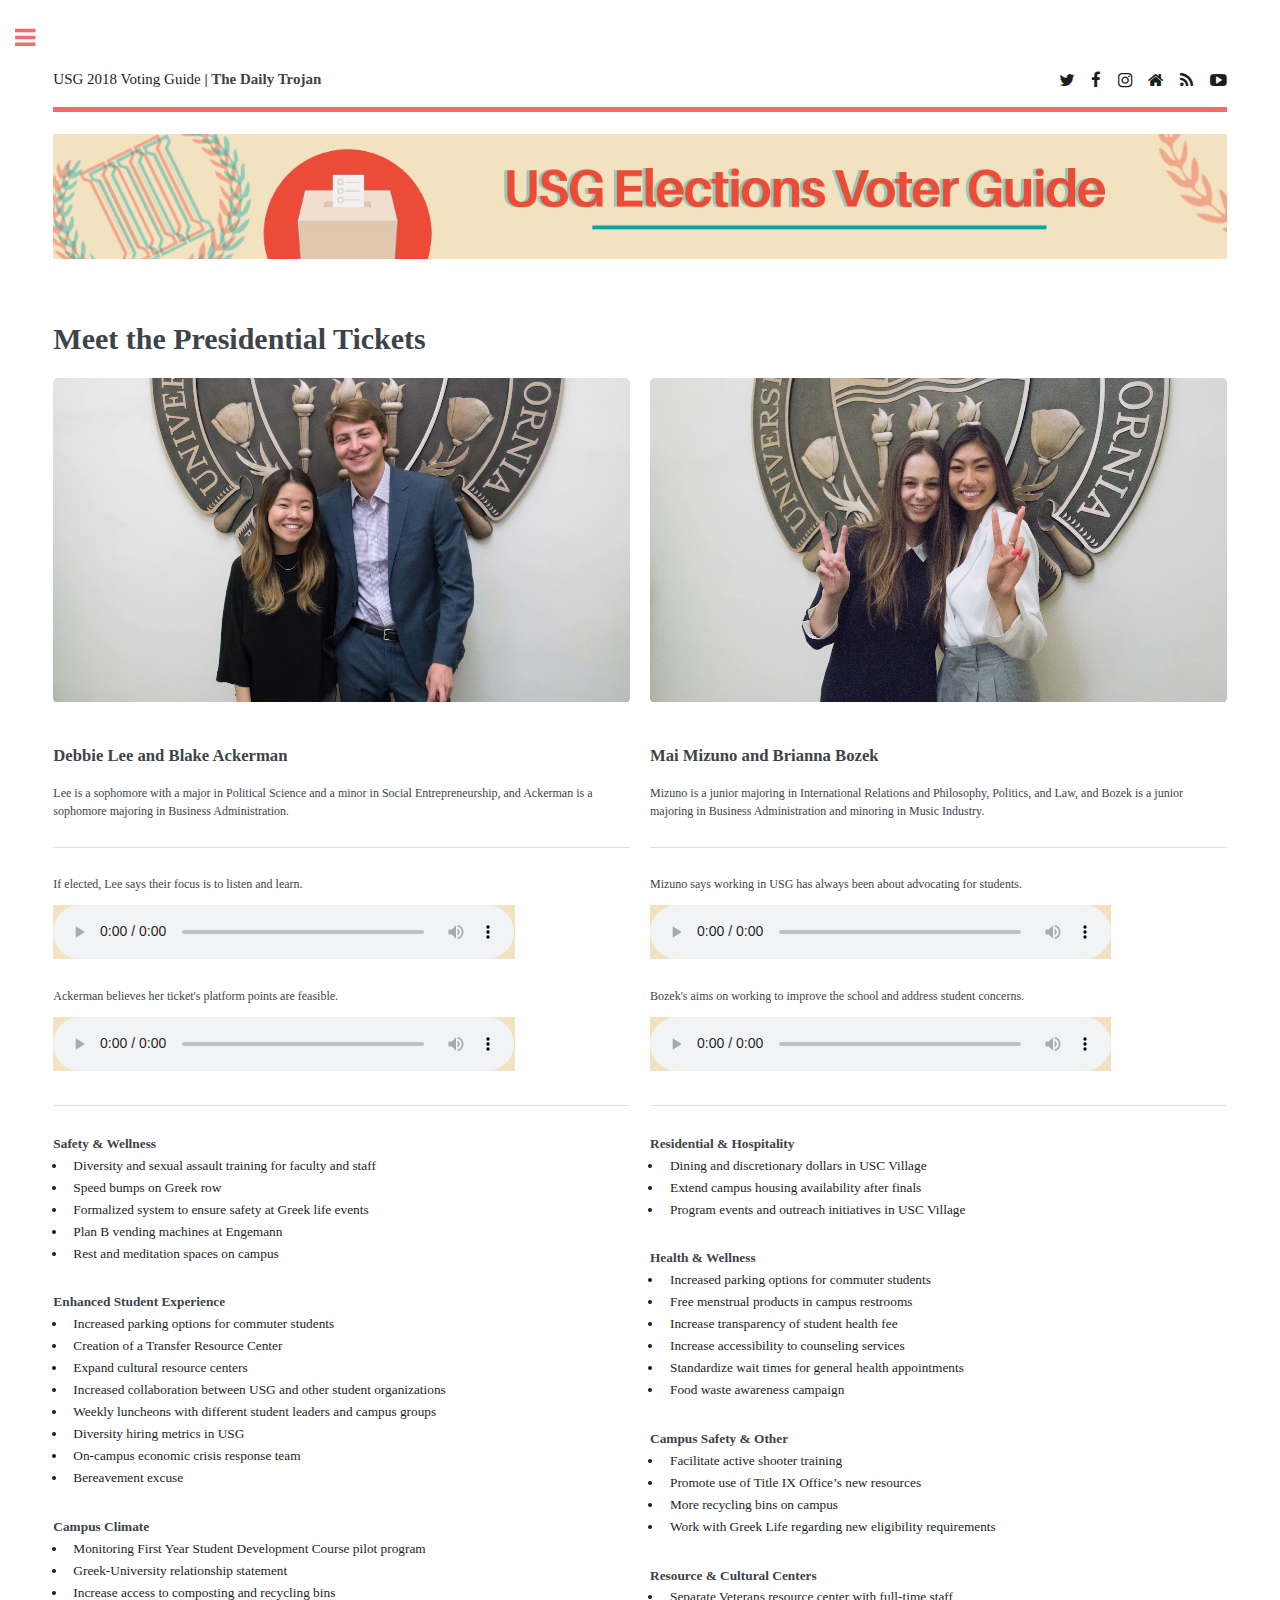
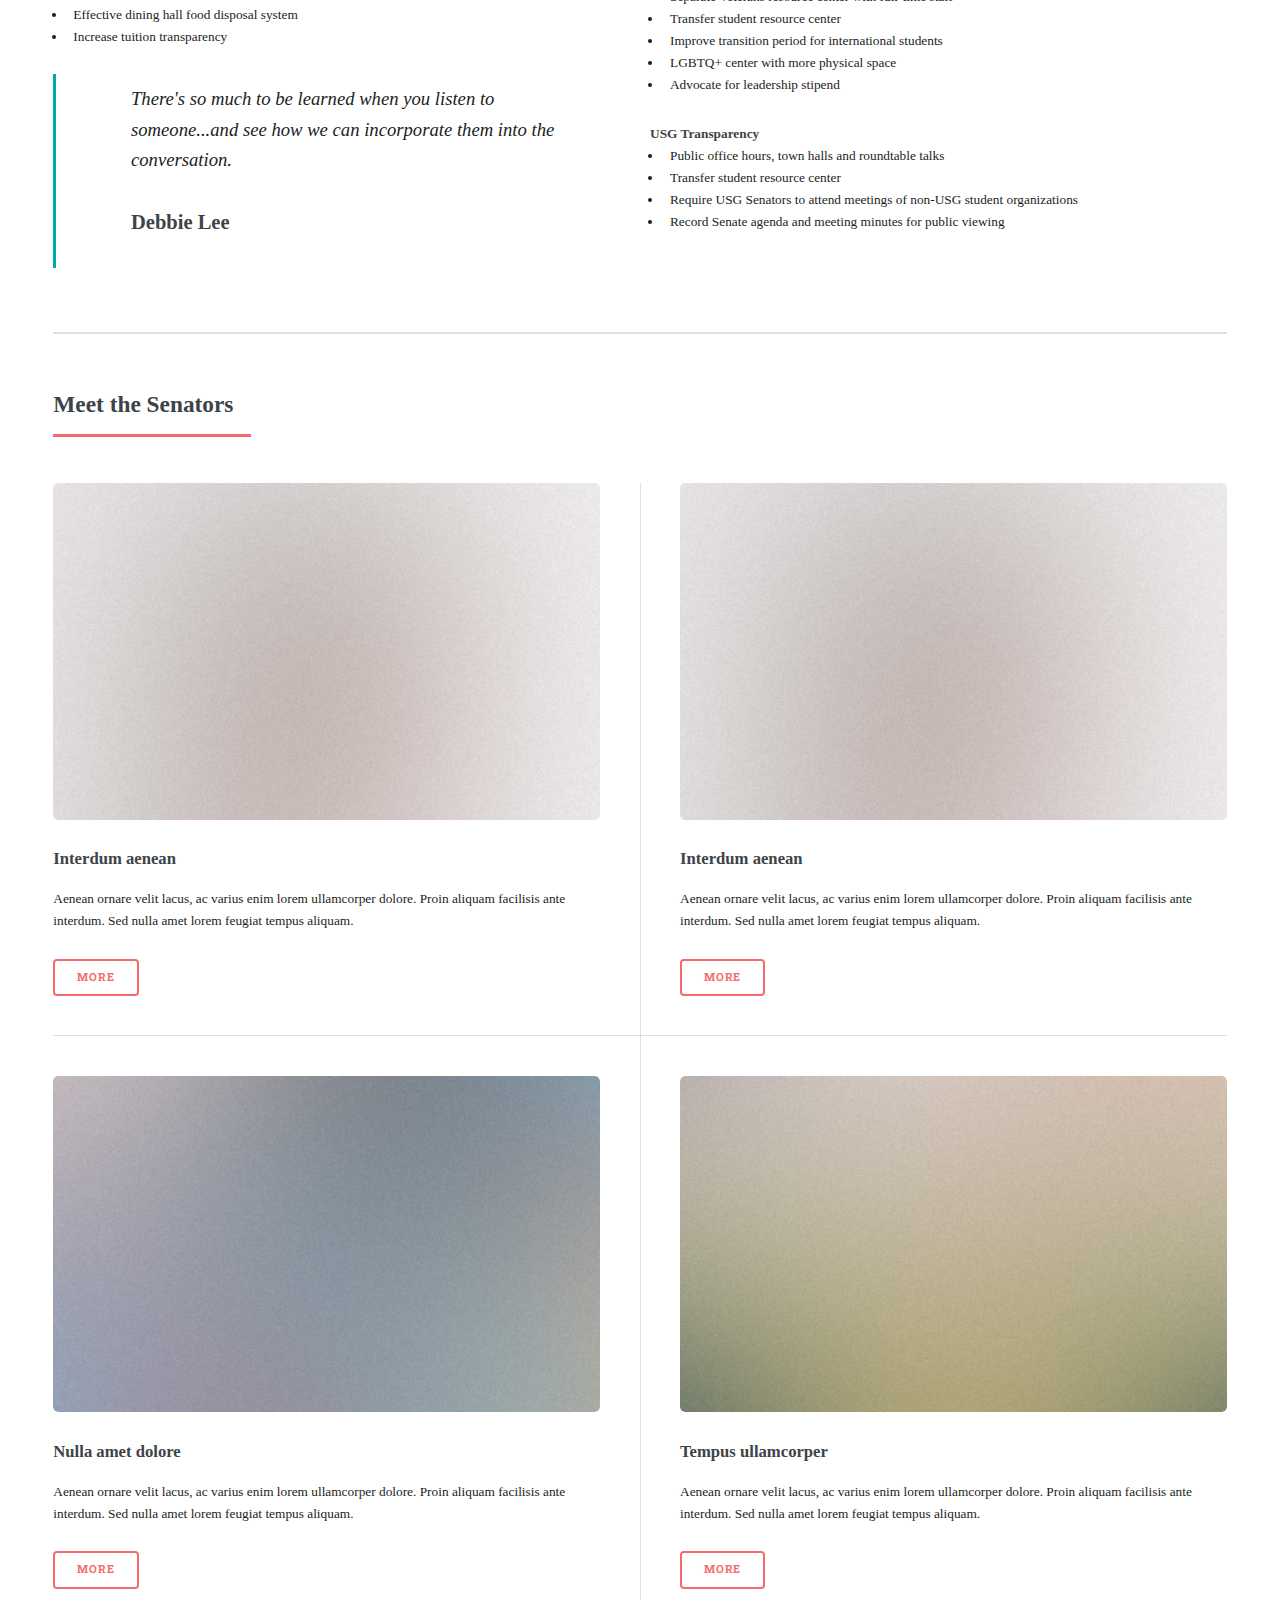
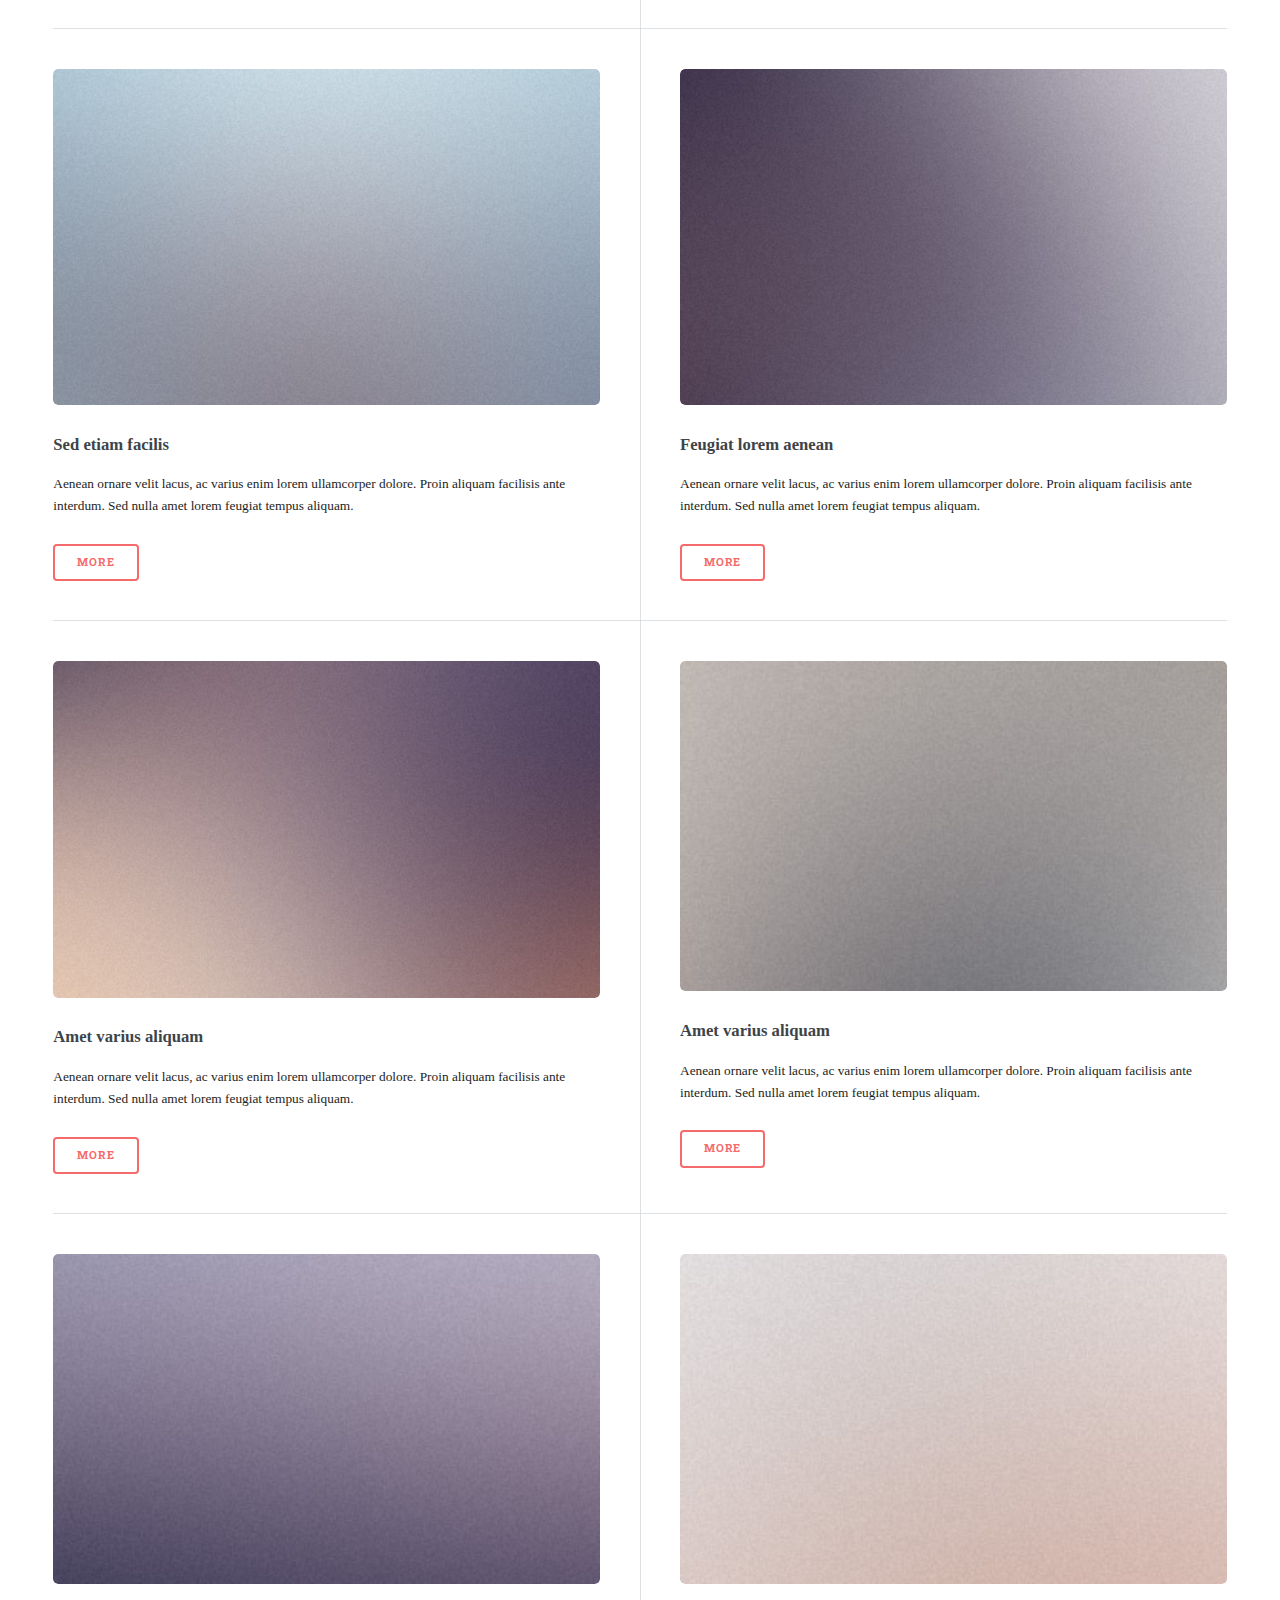
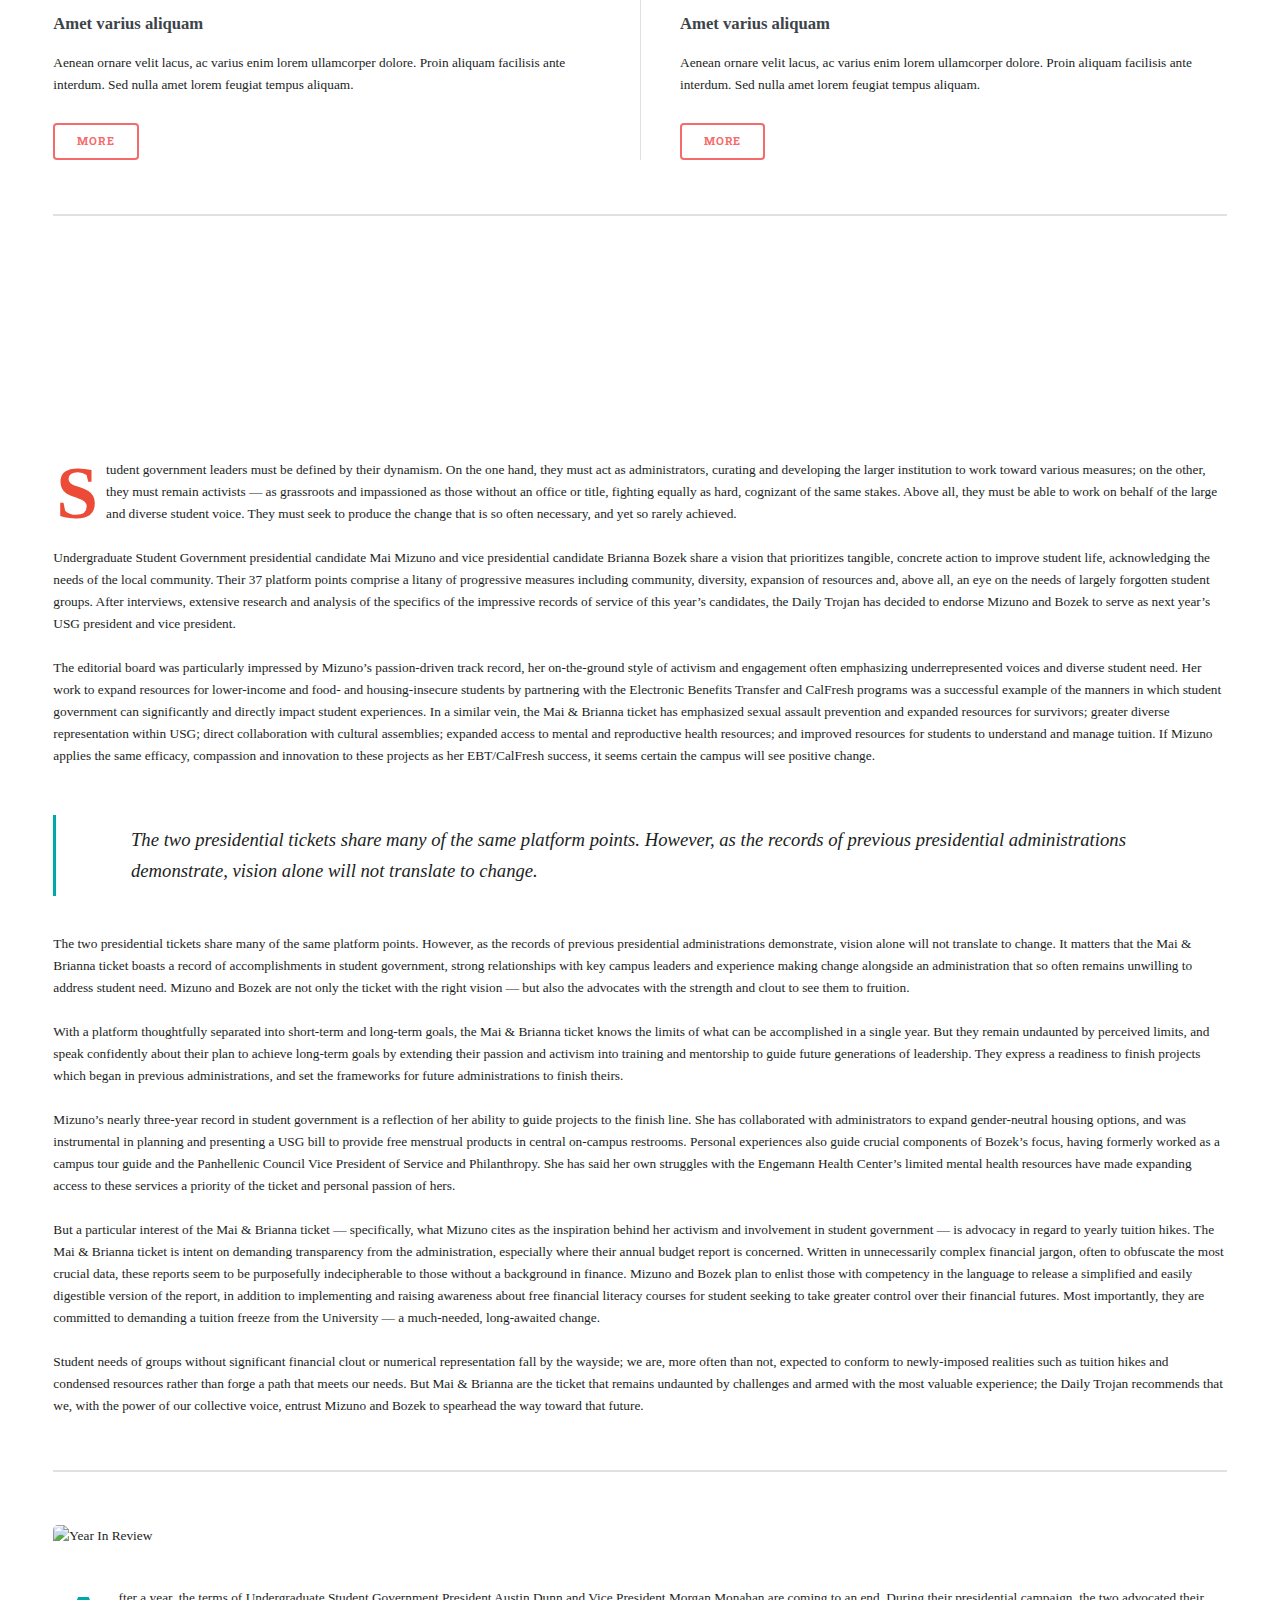
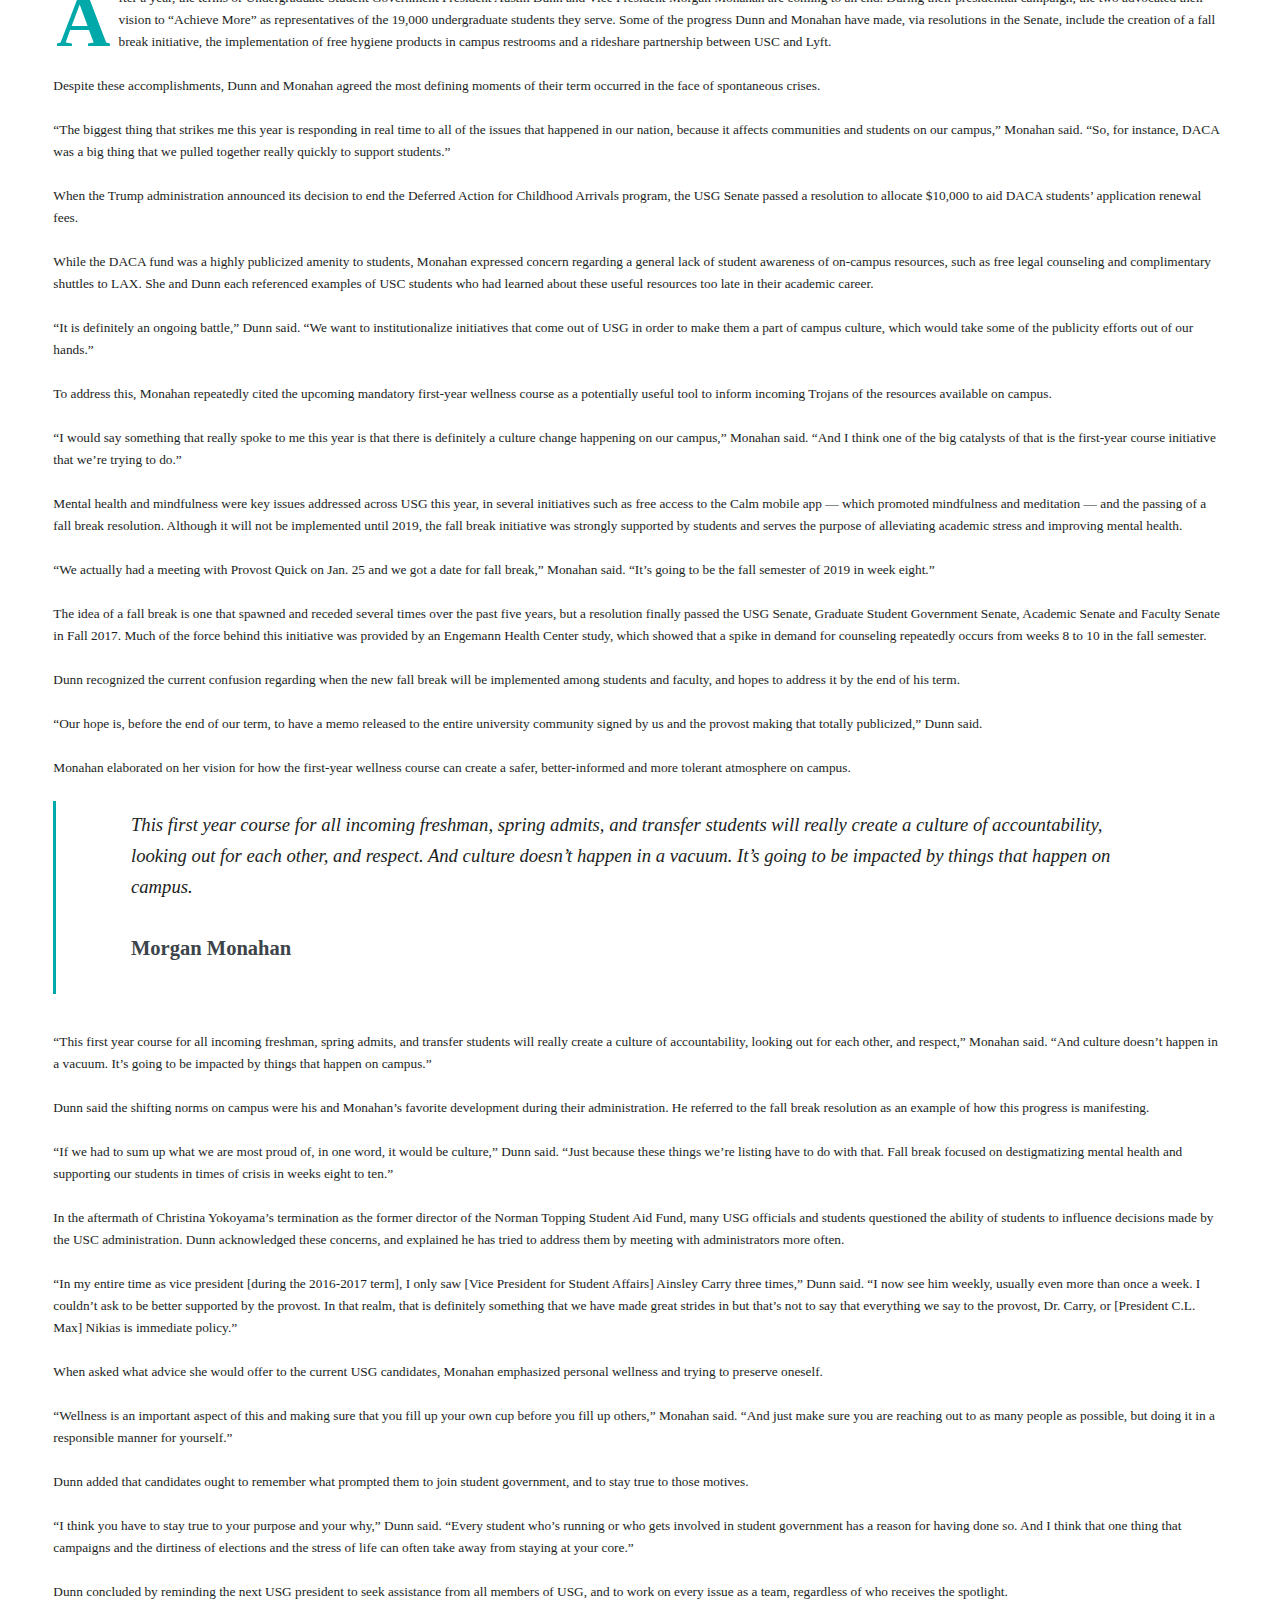
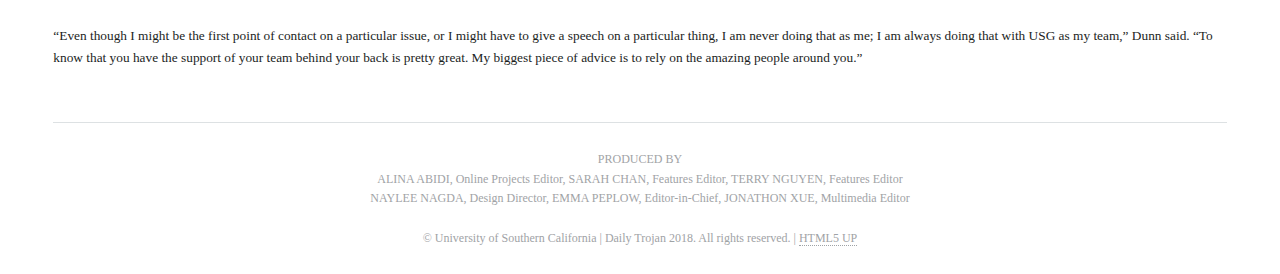
==== commit 63246228: "waiting on senator" ====
--- a/html5up-editorial/index.html
+++ b/html5up-editorial/index.html
@@ -7,6 +7,7 @@
 -->
 <html>
 <head>
+	<link rel="icon" href="images/favicon.png">
 	<title>USG 2018 Voting Guide</title>
 	<meta charset="utf-8" />
 	<meta name="viewport" content="width=device-width, initial-scale=1" />
@@ -56,7 +57,7 @@
 
 				<!-- Header -->
 				<header id="header">
-					<a href="index.html" class="logo"><strong>The Daily Trojan |</strong> Spring 2018</a>
+					<a href="index.html" class="logo">USG 2018 Voting Guide<strong> | The Daily Trojan </strong></a>
 					<ul class="icons">
 						<li><a href="https://twitter.com/dailytrojan" class="icon fa-twitter"><span class="label">Twitter</span></a></li>
 						<li><a href="https://www.facebook.com/DailyTrojan" class="icon fa-facebook"><span class="label">Facebook</span></a></li>
@@ -68,110 +69,374 @@
 				</header>
 
 				<!-- Content -->
-								<br><img id="bannerImage" src="images/header.png">
+					<br><img id="bannerImage" src="images/header.png">
 
 				<section style="margin-top: 0px;" id="pres">
 					<header class="main">
-						<h1>Meet the Candidates</h1>
+						<h1>Meet the Presidential Tickets</h1>
 					</header>
 
-					<span class="image main"><img src="images/pic11.jpg" alt="" /></span>
-
-					<p>Donec eget ex magna. Interdum et malesuada fames ac ante ipsum primis in faucibus. Pellentesque venenatis dolor imperdiet dolor mattis sagittis. Praesent rutrum sem diam, vitae egestas enim auctor sit amet. Pellentesque leo mauris, consectetur id ipsum sit amet, fergiat. Pellentesque in mi eu massa lacinia malesuada et a elit. Donec urna ex, lacinia in purus ac, pretium pulvinar mauris. Curabitur sapien risus, commodo eget turpis at, elementum convallis elit. Pellentesque enim turpis, hendrerit.</p>
-					<p>Lorem ipsum dolor sit amet, consectetur adipiscing elit. Duis dapibus rutrum facilisis. Class aptent taciti sociosqu ad litora torquent per conubia nostra, per inceptos himenaeos. Etiam tristique libero eu nibh porttitor fermentum. Nullam venenatis erat id vehicula viverra. Nunc ultrices eros ut ultricies condimentum. Mauris risus lacus, blandit sit amet venenatis non, bibendum vitae dolor. Nunc lorem mauris, fringilla in aliquam at, euismod in lectus. Pellentesque habitant morbi tristique senectus et netus et malesuada fames ac turpis egestas. In non lorem sit amet elit placerat maximus. Pellentesque aliquam maximus risus, vel sed vehicula.</p>
-					<p>Interdum et malesuada fames ac ante ipsum primis in faucibus. Pellentesque venenatis dolor imperdiet dolor mattis sagittis. Praesent rutrum sem diam, vitae egestas enim auctor sit amet. Pellentesque leo mauris, consectetur id ipsum sit amet, fersapien risus, commodo eget turpis at, elementum convallis elit. Pellentesque enim turpis, hendrerit tristique lorem ipsum dolor.</p>
-
-					<hr class="major" />
-
-					<h2>Interdum sed dapibus</h2>
-					<p>Donec eget ex magna. Interdum et malesuada fames ac ante ipsum primis in faucibus. Pellentesque venenatis dolor imperdiet dolor mattis sagittis. Praesent rutrum sem diam, vitae egestas enim auctor sit amet. Pellentesque leo mauris, consectetur id ipsum sit amet, fergiat. Pellentesque in mi eu massa lacinia malesuada et a elit. Donec urna ex, lacinia in purus ac, pretium pulvinar mauris. Curabitur sapien risus, commodo eget turpis at, elementum convallis elit. Pellentesque enim turpis, hendrerit.</p>
-					<p>Lorem ipsum dolor sit amet, consectetur adipiscing elit. Duis dapibus rutrum facilisis. Class aptent taciti sociosqu ad litora torquent per conubia nostra, per inceptos himenaeos. Etiam tristique libero eu nibh porttitor fermentum. Nullam venenatis erat id vehicula viverra. Nunc ultrices eros ut ultricies condimentum. Mauris risus lacus, blandit sit amet venenatis non, bibendum vitae dolor. Nunc lorem mauris, fringilla in aliquam at, euismod in lectus. Pellentesque habitant morbi tristique senectus et netus et malesuada fames ac turpis egestas. In non lorem sit amet elit placerat maximus. Pellentesque aliquam maximus risus, vel sed vehicula. Interdum et malesuada fames ac ante ipsum primis in faucibus. Pellentesque venenatis dolor imperdiet dolor mattis sagittis. Praesent rutrum sem diam, vitae egestas enim auctor sit amet. Pellentesque leo mauris, consectetur id ipsum sit amet, fersapien risus, commodo eget turpis at, elementum convallis elit. Pellentesque enim turpis, hendrerit tristique lorem ipsum dolor.</p>
-
+
+					<div class="row">
+						<div class="6u 12u$(small)">
+							<span class="image main"><video autoplay loop src="images/debbie-blake.mp4" alt="" /></span>
+
+
+							<h3>Debbie Lee and Blake Ackerman</h3>
+							<h5>Lee is a sophomore with a major in Political Science and a minor in Social Entrepreneurship, and Ackerman is a sophomore majoring in Business Administration.</h5>
+
+							<hr>
+													
+
+							<h5>If elected, Lee says their focus is to listen and learn.</h5>
+							<audio controls>
+								<source src="audio/debbie.wav" type="audio/wav">
+									Your browser does not support the audio element.
+								</audio><br><br>
+								<h5>Ackerman believes her ticket's platform points are feasible.</h5>
+								<audio controls>
+									<source src="audio/blake.wav" type="audio/wav">
+										Your browser does not support the audio element.
+									</audio><hr>
+							
+							<strong>Safety & Wellness</strong><ul>
+							<li>Diversity and sexual assault training for faculty and staff</li>
+							<li>Speed bumps on Greek row</li>
+							<li>Formalized system to ensure safety at Greek life events</li>
+							<li>Plan B vending machines at Engemann</li>
+							<li>Rest and meditation spaces on campus </li>
+						</ul>
+
+
+						<strong>Enhanced Student Experience</strong>
+						<ul><li>Increased parking options for commuter students </li>
+							<li>Creation of a Transfer Resource Center</li>
+							<li>Expand cultural resource centers </li>
+							<li>Increased collaboration between USG and other student organizations</li>
+							<li>Weekly luncheons with different student leaders and campus groups</li>
+							<li>Diversity hiring metrics in USG</li>
+							<li>On-campus economic crisis response team </li>
+							<li>Bereavement excuse</li></ul>
+
+
+							<strong>Campus Climate</strong><ul><li>Monitoring First Year Student Development Course pilot program</li>
+							<li>Greek-University relationship statement</li> 
+							<li>Increase access to composting and recycling bins</li> 
+							<li>Effective dining hall food disposal system</li>
+							<li>Increase tuition transparency</li></ul>
+
+
+													<blockquote>There's so much to be learned when you listen to someone...and see how we can incorporate them into the conversation.<br><br><h4>Debbie Lee</h4></blockquote>
+							
+								</div>
+								<div class="6u$ 12u$(small)">
+									<span class="image main"><video autoplay loop src="images/mai-brianna.mp4" alt="" /></span>
+
+									<h3>Mai Mizuno and Brianna Bozek</h3>
+
+									<h5>Mizuno is a junior majoring in International Relations and Philosophy, Politics, and Law, and Bozek is a junior majoring in Business Administration and minoring in Music Industry.</h5>
+
+									<hr>
+						<h5>Mizuno says working in USG has always been about advocating for students.</h5>
+						<audio controls>
+							<source src="audio/mai.wav" type="audio/wav">
+								Your browser does not support the audio element.
+							</audio><br><br>
+							<h5>Bozek's aims on working to improve the school and address student concerns.</h5>
+							<audio controls>
+								<source src="audio/brianna.wav" type="audio/wav">
+									Your browser does not support the audio element.
+								</audio> <hr>
+									
+									<strong>Residential & Hospitality</strong><ul>
+									<li>Dining and discretionary dollars in USC Village</li>
+									<li>Extend campus housing availability after finals</li>
+									<li>Program events and outreach initiatives in USC Village</li>
+								</ul>
+
+
+								<strong>Health & Wellness</strong>
+								<ul><li>Increased parking options for commuter students </li>
+									<li>Free menstrual products in campus restrooms</li>
+									<li>Increase transparency of student health fee</li>
+									<li>Increase accessibility to counseling services
+									</li>
+									<li>Standardize wait times for general health appointments</li>
+									<li>Food waste awareness campaign </li>
+								</ul>
+
+
+								<strong>Campus Safety & Other</strong>
+								<ul><li>Facilitate active shooter training
+								</li>
+								<li>Promote use of Title IX Office’s new resources</li> 
+								<li>More recycling bins on campus
+								</li> 
+								<li>Work with Greek Life regarding new eligibility requirements
+								</li>
+							</ul>
+
+							<strong>Resource & Cultural Centers
+							</strong>
+							<ul><li>Separate Veterans resource center with full-time staff
+							</li>
+							<li>Transfer student resource center
+							</li> 
+							<li>Improve transition period for international students
+							</li> 
+							<li>LGBTQ+ center with more physical space
+							</li>
+							<li>Advocate for leadership stipend
+
+							</li>
+						</ul>
+
+							<strong>USG Transparency
+							</strong>
+							<ul><li>Public office hours, town halls and roundtable talks
+
+
+							</li>
+							<li>Transfer student resource center
+							</li> 
+							<li>Require USG Senators to attend meetings of non-USG student organizations
+							</li> 
+							<li>Record Senate agenda and meeting minutes for public viewing
+
+							</li>
+						
+						</ul>
+						
+							</div>
+						</div>
+
+					</section>
+
+					<section id="sen">
+									<header class="major">
+										<h2>Meet the Senators</h2>
+									</header>
+									<div class="posts">
+									<article>
+											<a href="#" class="image"><img src="images/pic01.jpg" alt="" /></a>
+											<h3>Interdum aenean</h3>
+											<p>Aenean ornare velit lacus, ac varius enim lorem ullamcorper dolore. Proin aliquam facilisis ante interdum. Sed nulla amet lorem feugiat tempus aliquam.</p>
+											<ul class="actions">
+												<li><a href="#" class="button">More</a></li>
+											</ul>
+										</article>
+										<article>
+											<a href="#" class="image"><img src="images/pic01.jpg" alt="" /></a>
+											<h3>Interdum aenean</h3>
+											<p>Aenean ornare velit lacus, ac varius enim lorem ullamcorper dolore. Proin aliquam facilisis ante interdum. Sed nulla amet lorem feugiat tempus aliquam.</p>
+											<ul class="actions">
+												<li><a href="#" class="button">More</a></li>
+											</ul>
+										</article>
+										<article>
+											<a href="#" class="image"><img src="images/pic02.jpg" alt="" /></a>
+											<h3>Nulla amet dolore</h3>
+											<p>Aenean ornare velit lacus, ac varius enim lorem ullamcorper dolore. Proin aliquam facilisis ante interdum. Sed nulla amet lorem feugiat tempus aliquam.</p>
+											<ul class="actions">
+												<li><a href="#" class="button">More</a></li>
+											</ul>
+										</article>
+										<article>
+											<a href="#" class="image"><img src="images/pic03.jpg" alt="" /></a>
+											<h3>Tempus ullamcorper</h3>
+											<p>Aenean ornare velit lacus, ac varius enim lorem ullamcorper dolore. Proin aliquam facilisis ante interdum. Sed nulla amet lorem feugiat tempus aliquam.</p>
+											<ul class="actions">
+												<li><a href="#" class="button">More</a></li>
+											</ul>
+										</article>
+										<article>
+											<a href="#" class="image"><img src="images/pic04.jpg" alt="" /></a>
+											<h3>Sed etiam facilis</h3>
+											<p>Aenean ornare velit lacus, ac varius enim lorem ullamcorper dolore. Proin aliquam facilisis ante interdum. Sed nulla amet lorem feugiat tempus aliquam.</p>
+											<ul class="actions">
+												<li><a href="#" class="button">More</a></li>
+											</ul>
+										</article>
+										<article>
+											<a href="#" class="image"><img src="images/pic05.jpg" alt="" /></a>
+											<h3>Feugiat lorem aenean</h3>
+											<p>Aenean ornare velit lacus, ac varius enim lorem ullamcorper dolore. Proin aliquam facilisis ante interdum. Sed nulla amet lorem feugiat tempus aliquam.</p>
+											<ul class="actions">
+												<li><a href="#" class="button">More</a></li>
+											</ul>
+										</article>
+										<article>
+											<a href="#" class="image"><img src="images/pic06.jpg" alt="" /></a>
+											<h3>Amet varius aliquam</h3>
+											<p>Aenean ornare velit lacus, ac varius enim lorem ullamcorper dolore. Proin aliquam facilisis ante interdum. Sed nulla amet lorem feugiat tempus aliquam.</p>
+											<ul class="actions">
+												<li><a href="#" class="button">More</a></li>
+											</ul>
+										</article>
+										<article>
+											<a href="#" class="image"><img src="images/pic07.jpg" alt="" /></a>
+											<h3>Amet varius aliquam</h3>
+											<p>Aenean ornare velit lacus, ac varius enim lorem ullamcorper dolore. Proin aliquam facilisis ante interdum. Sed nulla amet lorem feugiat tempus aliquam.</p>
+											<ul class="actions">
+												<li><a href="#" class="button">More</a></li>
+											</ul>
+										</article>
+										<article>
+											<a href="#" class="image"><img src="images/pic08.jpg" alt="" /></a>
+											<h3>Amet varius aliquam</h3>
+											<p>Aenean ornare velit lacus, ac varius enim lorem ullamcorper dolore. Proin aliquam facilisis ante interdum. Sed nulla amet lorem feugiat tempus aliquam.</p>
+											<ul class="actions">
+												<li><a href="#" class="button">More</a></li>
+											</ul>
+										</article>
+										<article>
+											<a href="#" class="image"><img src="images/pic09.jpg" alt="" /></a>
+											<h3>Amet varius aliquam</h3>
+											<p>Aenean ornare velit lacus, ac varius enim lorem ullamcorper dolore. Proin aliquam facilisis ante interdum. Sed nulla amet lorem feugiat tempus aliquam.</p>
+											<ul class="actions">
+												<li><a href="#" class="button">More</a></li>
+											</ul>
+										</article>
+									</div>
+								</section>
+
+
+					<section id="endorse">
+					<!-- <header class="main">
+						<h1>Endorsement</h1>
+					</header> -->
+
+					<span class="image main"><video autoplay loop src="images/endorsement.mp4" alt="" /></span>
+					<p><span class="firstcharacter">S</span>tudent government leaders must be defined by their dynamism. On the one hand, they must act as administrators, curating and developing the larger institution to work toward various measures; on the other, they must remain activists — as grassroots and impassioned as those without an office or title, fighting equally as hard, cognizant of the same stakes. Above all, they must be able to work on behalf of the large and diverse student voice. They must seek to produce the change that is so often necessary, and yet so rarely achieved. <br><br>
+
+						Undergraduate Student Government presidential candidate Mai Mizuno and vice presidential candidate Brianna Bozek share a vision that prioritizes tangible, concrete action to improve student life, acknowledging the needs of the local community. Their 37 platform points comprise a litany of progressive measures including community, diversity, expansion of resources and, above all, an eye on the needs of largely forgotten student groups. After interviews, extensive research and analysis of the specifics of the impressive records of service of this year’s candidates, the Daily Trojan has decided to endorse Mizuno and Bozek to serve as next year’s USG president and vice president. <br><br>
+
+						The editorial board was particularly impressed by Mizuno’s passion-driven track record, her on-the-ground style of activism and engagement often emphasizing underrepresented voices and diverse student need. Her work to expand resources for lower-income and food- and housing-insecure students by partnering with the Electronic Benefits Transfer and CalFresh programs was a successful example of the manners in which student government can significantly and directly impact student experiences. In a similar vein, the Mai & Brianna ticket has emphasized sexual assault prevention and expanded resources for survivors; greater diverse representation within USG; direct collaboration with cultural assemblies; expanded access to mental and reproductive health resources; and improved resources for students to understand and manage tuition. If Mizuno applies the same efficacy, compassion and innovation to these projects as her EBT/CalFresh success, it seems certain the campus will see positive change.<br><br>
+
+						<blockquote>The two presidential tickets share many of the same platform points. However, as the records of previous presidential administrations demonstrate, vision alone will not translate to change.</blockquote>
+
+
+						The two presidential tickets share many of the same platform points. However, as the records of previous presidential administrations demonstrate, vision alone will not translate to change. It matters that the Mai & Brianna ticket boasts a record of accomplishments in student government, strong relationships with key campus leaders and experience making change alongside an administration that so often remains unwilling to address student need. Mizuno and Bozek are not only the ticket with the right vision — but also the advocates with the strength and clout to see them to fruition. <br><br>
+
+						With a platform thoughtfully separated into short-term and long-term goals, the Mai & Brianna ticket knows the limits of what can be accomplished in a single year. But they remain undaunted by perceived limits, and speak confidently about their plan to achieve long-term goals by extending their passion and activism into training and mentorship to guide future generations of leadership. They express a readiness to finish projects which began in previous administrations, and set the frameworks for future administrations to finish theirs. <br><br>
+
+						Mizuno’s nearly three-year record in student government is a reflection of her ability to guide projects to the finish line. She has collaborated with administrators to expand gender-neutral housing options, and was instrumental in planning and presenting a USG bill to provide free menstrual products in central on-campus restrooms. Personal experiences also guide crucial components of Bozek’s focus, having formerly worked as a campus tour guide and the Panhellenic Council Vice President of Service and Philanthropy. She has said her own struggles with the Engemann Health Center’s limited mental health resources have made expanding access to these services a priority of the ticket and personal passion of hers. <br><br>
+
+						But a particular interest of the Mai & Brianna ticket — specifically, what Mizuno cites as the inspiration behind her activism and involvement in student government — is advocacy in regard to yearly tuition hikes. The Mai & Brianna ticket is intent on demanding transparency from the administration, especially where their annual budget report is concerned. Written in unnecessarily complex financial jargon, often to obfuscate the most crucial data, these reports seem to be purposefully indecipherable to those without a background in finance. Mizuno and Bozek plan to enlist those with competency in the language to release a simplified and easily digestible version of the report, in addition to implementing and raising awareness about free financial literacy courses for student seeking to take greater control over their financial futures. Most importantly, they are committed to demanding a tuition freeze from the University — a much-needed, long-awaited change. <br><br>
+
+						Student needs of groups without significant financial clout or numerical representation fall by the wayside; we are, more often than not, expected to conform to newly-imposed realities such as tuition hikes and condensed resources rather than forge a path that meets our needs. But Mai & Brianna are the ticket that remains undaunted by challenges and armed with the most valuable experience; the Daily Trojan recommends that we, with the power of our collective voice, entrust Mizuno and Bozek to spearhead the way toward that future.
+
+					</p>
 				</section>
 
-				<section id="sen">
+				<section id="review">
 					<header class="main">
-						<h1>Senators</h1>
 					</header>
 
-					<span class="image main"><img src="images/pic11.jpg" alt="" /></span>
-
-					<p>Donec eget ex magna. Interdum et malesuada fames ac ante ipsum primis in faucibus. Pellentesque venenatis dolor imperdiet dolor mattis sagittis. Praesent rutrum sem diam, vitae egestas enim auctor sit amet. Pellentesque leo mauris, consectetur id ipsum sit amet, fergiat. Pellentesque in mi eu massa lacinia malesuada et a elit. Donec urna ex, lacinia in purus ac, pretium pulvinar mauris. Curabitur sapien risus, commodo eget turpis at, elementum convallis elit. Pellentesque enim turpis, hendrerit.</p>
-					<p>Lorem ipsum dolor sit amet, consectetur adipiscing elit. Duis dapibus rutrum facilisis. Class aptent taciti sociosqu ad litora torquent per conubia nostra, per inceptos himenaeos. Etiam tristique libero eu nibh porttitor fermentum. Nullam venenatis erat id vehicula viverra. Nunc ultrices eros ut ultricies condimentum. Mauris risus lacus, blandit sit amet venenatis non, bibendum vitae dolor. Nunc lorem mauris, fringilla in aliquam at, euismod in lectus. Pellentesque habitant morbi tristique senectus et netus et malesuada fames ac turpis egestas. In non lorem sit amet elit placerat maximus. Pellentesque aliquam maximus risus, vel sed vehicula.</p>
-					<p>Interdum et malesuada fames ac ante ipsum primis in faucibus. Pellentesque venenatis dolor imperdiet dolor mattis sagittis. Praesent rutrum sem diam, vitae egestas enim auctor sit amet. Pellentesque leo mauris, consectetur id ipsum sit amet, fersapien risus, commodo eget turpis at, elementum convallis elit. Pellentesque enim turpis, hendrerit tristique lorem ipsum dolor.</p>
-
-					<hr class="major" />
-
-					<h2>Interdum sed dapibus</h2>
-					<p>Donec eget ex magna. Interdum et malesuada fames ac ante ipsum primis in faucibus. Pellentesque venenatis dolor imperdiet dolor mattis sagittis. Praesent rutrum sem diam, vitae egestas enim auctor sit amet. Pellentesque leo mauris, consectetur id ipsum sit amet, fergiat. Pellentesque in mi eu massa lacinia malesuada et a elit. Donec urna ex, lacinia in purus ac, pretium pulvinar mauris. Curabitur sapien risus, commodo eget turpis at, elementum convallis elit. Pellentesque enim turpis, hendrerit.</p>
-					<p>Lorem ipsum dolor sit amet, consectetur adipiscing elit. Duis dapibus rutrum facilisis. Class aptent taciti sociosqu ad litora torquent per conubia nostra, per inceptos himenaeos. Etiam tristique libero eu nibh porttitor fermentum. Nullam venenatis erat id vehicula viverra. Nunc ultrices eros ut ultricies condimentum. Mauris risus lacus, blandit sit amet venenatis non, bibendum vitae dolor. Nunc lorem mauris, fringilla in aliquam at, euismod in lectus. Pellentesque habitant morbi tristique senectus et netus et malesuada fames ac turpis egestas. In non lorem sit amet elit placerat maximus. Pellentesque aliquam maximus risus, vel sed vehicula. Interdum et malesuada fames ac ante ipsum primis in faucibus. Pellentesque venenatis dolor imperdiet dolor mattis sagittis. Praesent rutrum sem diam, vitae egestas enim auctor sit amet. Pellentesque leo mauris, consectetur id ipsum sit amet, fersapien risus, commodo eget turpis at, elementum convallis elit. Pellentesque enim turpis, hendrerit tristique lorem ipsum dolor.</p>
+					<span class="image main"><img src="images/YearInReview.png" alt="Year In Review" /></span>
+
+					<span class="firstcharacterRed">A</span>fter a year, the terms of Undergraduate Student Government President Austin Dunn and Vice President Morgan Monahan are coming to an end. During their presidential campaign, the two advocated their vision to “Achieve More” as representatives of the 19,000 undergraduate students they serve. Some of the progress Dunn and Monahan have made, via resolutions in the Senate, include the creation of a fall break initiative, the implementation of free hygiene products in campus restrooms and a rideshare partnership between USC and Lyft. 	<br><br>
+
+					Despite these accomplishments, Dunn and Monahan agreed the most defining moments of their term occurred in the face of spontaneous crises.	<br><br>
+
+					“The biggest thing that strikes me this year is responding in real time to all of the issues that happened in our nation, because it affects communities and students on our campus,” Monahan said. “So, for instance, DACA was a big thing that we pulled together really quickly to support students.”	<br><br>
+
+					When the Trump administration announced its decision to end the Deferred Action for Childhood Arrivals program, the USG Senate passed a resolution to allocate $10,000 to aid DACA students’ application renewal fees.	<br><br>
+
+					While the DACA fund was a highly publicized amenity to students, Monahan expressed concern regarding a general lack of student awareness of on-campus resources, such as free legal counseling and complimentary shuttles to LAX. She and Dunn each referenced  examples of USC students who had learned about these useful resources too late in their academic career. 	<br><br>
+
+					“It is definitely an ongoing battle,” Dunn said. “We want to institutionalize initiatives that come out of USG in order to make them a part of campus culture, which would take some of the publicity efforts out of our hands.”	<br><br>
+
+					To address this, Monahan repeatedly cited the upcoming mandatory first-year wellness course as a potentially useful tool to inform incoming Trojans of the resources available on campus.	<br><br>
+
+					“I would say something that really spoke to me this year is that there is definitely a culture change happening on our campus,” Monahan said. “And I think one of the big catalysts of that is the first-year course initiative that we’re trying to do.”	<br><br>
+
+					Mental health and mindfulness were key issues addressed across USG this year, in several initiatives such as free access to the Calm mobile app — which promoted mindfulness and meditation — and the passing of a fall break resolution. Although it will not be implemented until 2019, the fall break initiative was strongly supported by students and serves the purpose of alleviating academic stress and improving mental health.	<br><br>
+
+					“We actually had a meeting with Provost Quick on Jan. 25 and we got a date for fall break,” Monahan said. “It’s going to be the fall semester of 2019 in week eight.” 	<br><br>
+
+					The idea of a fall break is one that spawned and receded several times over the past five years, but a resolution finally passed the USG Senate, Graduate Student Government Senate, Academic Senate and Faculty Senate in Fall 2017. Much of the force behind this initiative was provided by an Engemann Health Center study, which showed that a spike in demand for counseling repeatedly occurs from weeks 8 to 10 in the fall semester.	<br><br>
+
+					Dunn recognized the current confusion regarding when the new fall break will be implemented among students and faculty, and hopes to address it by the end of his term.	<br><br>
+
+					“Our hope is, before the end of our term, to have a memo released to the entire university community signed by us and the provost making that totally publicized,” Dunn said.	<br><br>
+
+					Monahan elaborated on her vision for how the first-year wellness course can create a safer, better-informed and more tolerant atmosphere on campus.	<br><br>
+
+													<blockquote>This first year course for all incoming freshman, spring admits, and transfer students will really create a culture of accountability, looking out for each other, and respect. And culture doesn’t happen in a vacuum. It’s going to be impacted by things that happen on campus.<br><br><h4>Morgan Monahan</h4></blockquote>
+
+
+
+					“This first year course for all incoming freshman, spring admits, and transfer students will really create a culture of accountability, looking out for each other, and respect,” Monahan said. “And culture doesn’t happen in a vacuum. It’s going to be impacted by things that happen on campus.”	<br><br>
+
+					Dunn said the shifting norms on campus were his and Monahan’s favorite development during their administration. He referred to the fall break resolution as an example of how this progress is manifesting.	<br><br>
+
+					“If we had to sum up what we are most proud of, in one word, it would be culture,” Dunn said. “Just because these things we’re listing have to do with that. Fall break focused on destigmatizing mental health and supporting our students in times of crisis in weeks eight to ten.”	<br><br>
+
+					In the aftermath of Christina Yokoyama’s termination as the former director of the Norman Topping Student Aid Fund, many USG officials and students questioned the ability of students to influence decisions made by the USC administration. Dunn acknowledged these concerns, and explained he has tried to address them by meeting with administrators more often.	<br><br>
+
+					“In my entire time as vice president [during the 2016-2017 term], I only saw [Vice President for Student Affairs] Ainsley Carry three times,” Dunn said. “I now see him weekly, usually even more than once a week. I couldn’t ask to be better supported by the provost. In that realm, that is definitely something that we have made great strides in but that’s not to say that everything we say to the provost, Dr. Carry, or [President C.L. Max] Nikias is immediate policy.” 	<br><br>
+
+					When asked what advice she would offer to the current USG candidates, Monahan emphasized personal wellness and trying to preserve oneself.	<br><br>
+
+					“Wellness is an important aspect of this and making sure that you fill up your own cup before you fill up others,” Monahan said. “And just make sure you are reaching out to as many people as possible, but doing it in a responsible manner for yourself.”	<br><br>
+
+					Dunn added that candidates ought to remember what prompted them to join student government, and to stay true to those motives.	<br><br>
+
+					“I think you have to stay true to your purpose and your why,” Dunn said. “Every student who’s running or who gets involved in student government has a reason for having done so. And I think that one thing that campaigns and the dirtiness of elections and the stress of life can often take away from staying at your core.”	<br><br>
+
+					Dunn concluded by reminding the next USG president to seek assistance from all members of USG, and to work on every issue as a team, regardless of who receives the spotlight.	<br><br>
+
+					“Even though I might be the first point of contact on a particular issue, or I might have to give a speech on a particular thing, I am never doing that as me; I am always doing that with USG as my team,” Dunn said. “To know that you have the support of your team behind your back is pretty great. My biggest piece of advice is to rely on the amazing people around you.”
+
+
 
 				</section>
 
-
-				<section id="endorse">
-					<header class="main">
-						<h1>Endorsement</h1>
-					</header>
-
-					<span class="image main"><video autoplay loop src="images/endorsement.mp4" alt="" /></span>
-
-					<p>Donec eget ex magna. Interdum et malesuada fames ac ante ipsum primis in faucibus. Pellentesque venenatis dolor imperdiet dolor mattis sagittis. Praesent rutrum sem diam, vitae egestas enim auctor sit amet. Pellentesque leo mauris, consectetur id ipsum sit amet, fergiat. Pellentesque in mi eu massa lacinia malesuada et a elit. Donec urna ex, lacinia in purus ac, pretium pulvinar mauris. Curabitur sapien risus, commodo eget turpis at, elementum convallis elit. Pellentesque enim turpis, hendrerit.</p>
-					<p>Lorem ipsum dolor sit amet, consectetur adipiscing elit. Duis dapibus rutrum facilisis. Class aptent taciti sociosqu ad litora torquent per conubia nostra, per inceptos himenaeos. Etiam tristique libero eu nibh porttitor fermentum. Nullam venenatis erat id vehicula viverra. Nunc ultrices eros ut ultricies condimentum. Mauris risus lacus, blandit sit amet venenatis non, bibendum vitae dolor. Nunc lorem mauris, fringilla in aliquam at, euismod in lectus. Pellentesque habitant morbi tristique senectus et netus et malesuada fames ac turpis egestas. In non lorem sit amet elit placerat maximus. Pellentesque aliquam maximus risus, vel sed vehicula.</p>
-					<p>Interdum et malesuada fames ac ante ipsum primis in faucibus. Pellentesque venenatis dolor imperdiet dolor mattis sagittis. Praesent rutrum sem diam, vitae egestas enim auctor sit amet. Pellentesque leo mauris, consectetur id ipsum sit amet, fersapien risus, commodo eget turpis at, elementum convallis elit. Pellentesque enim turpis, hendrerit tristique lorem ipsum dolor.</p>
-
-					<hr class="major" />
-
-					<h2>Interdum sed dapibus</h2>
-					<p>Donec eget ex magna. Interdum et malesuada fames ac ante ipsum primis in faucibus. Pellentesque venenatis dolor imperdiet dolor mattis sagittis. Praesent rutrum sem diam, vitae egestas enim auctor sit amet. Pellentesque leo mauris, consectetur id ipsum sit amet, fergiat. Pellentesque in mi eu massa lacinia malesuada et a elit. Donec urna ex, lacinia in purus ac, pretium pulvinar mauris. Curabitur sapien risus, commodo eget turpis at, elementum convallis elit. Pellentesque enim turpis, hendrerit.</p>
-					<p>Lorem ipsum dolor sit amet, consectetur adipiscing elit. Duis dapibus rutrum facilisis. Class aptent taciti sociosqu ad litora torquent per conubia nostra, per inceptos himenaeos. Etiam tristique libero eu nibh porttitor fermentum. Nullam venenatis erat id vehicula viverra. Nunc ultrices eros ut ultricies condimentum. Mauris risus lacus, blandit sit amet venenatis non, bibendum vitae dolor. Nunc lorem mauris, fringilla in aliquam at, euismod in lectus. Pellentesque habitant morbi tristique senectus et netus et malesuada fames ac turpis egestas. In non lorem sit amet elit placerat maximus. Pellentesque aliquam maximus risus, vel sed vehicula. Interdum et malesuada fames ac ante ipsum primis in faucibus. Pellentesque venenatis dolor imperdiet dolor mattis sagittis. Praesent rutrum sem diam, vitae egestas enim auctor sit amet. Pellentesque leo mauris, consectetur id ipsum sit amet, fersapien risus, commodo eget turpis at, elementum convallis elit. Pellentesque enim turpis, hendrerit tristique lorem ipsum dolor.</p>
-
-				</section>
-
-					<!-- Footer -->
-			<footer id="footer">
-			<hr>
-				<p class="copyright" style="text-align:center;" >
-				PRODUCED BY <br>
-
-					ALINA ABIDI, Online Projects Editor, 
-					SARAH CHAN, Features Editor, 
-					TERRY NGUYEN, Features Editor<br>
-					NAYLEE NAGDA, Design Director, EMMA PEPLOW, Editor-in-Chief, JONATHON XUE, Multimedia Editor<br><br>
-					&copy; University of Southern California | Daily Trojan 2018. All rights reserved. | <a href="http://html5up.net">HTML5 UP</a></p>
-				</footer>
-
-
-
+				<!-- Footer -->
+				<footer id="footer">
+					<hr>
+					<p class="copyright" style="text-align:center;" >
+						PRODUCED BY <br>
+
+						ALINA ABIDI, Online Projects Editor, 
+						SARAH CHAN, Features Editor, 
+						TERRY NGUYEN, Features Editor<br>
+						NAYLEE NAGDA, Design Director, EMMA PEPLOW, Editor-in-Chief, JONATHON XUE, Multimedia Editor<br><br>
+						&copy; University of Southern California | Daily Trojan 2018. All rights reserved. | <a href="http://html5up.net">HTML5 UP</a></p>
+					</footer>
+
+
+
+				</div>
 			</div>
-		</div>
-
-		<!-- Sidebar -->
-		<div id="sidebar">
-			<div class="inner">
-				<!-- Menu -->
-				<nav id="menu">
-					<header class="major">
-						<h2>Menu</h2>
-					</header>
-					<ul>
-						<li><a href=#pres>Meet the Presidential Candidates</a></li>
-						<li><a href=#sen>About The Senators</a></li>
-						<li><a href=#endorse>Our Endorsement</a></li>
-						<li><a href=#year>Year In Review</a></li>
-						<li>
+
+			<!-- Sidebar -->
+			<div id="sidebar">
+				<div class="inner">
+					<!-- Menu -->
+					<nav id="menu">
+						<header class="major">
+							<h2>Menu</h2>
+						</header>
+						<ul>
+							<li><a href=#pres>Meet the Presidential Candidates</a></li>
+							<li><a href=#sen>About The Senators</a></li>
+							<li><a href=#endorse>Our Endorsement</a></li>
+							<li><a href=#review>Year In Review</a></li>
+							<li>
 								<div class="mini-posts">
 									<article>
 										<a href="#" class="image"><img src="images/yearThumb.png" alt="" /></a>
-										<p>Aenean ornare Aenean</p>
+										<p>Campaign Finance Loophole</p>
 									</article>
 									<article>
-										<a href="#" class="image"><img src="images/pic08.jpg" alt="" /></a>
-										<p>Aenean ornare Aenean</p>
+										<a href="#" class="image"><img src="images/fund.png" alt="" /></a>
+										<p>USG Stipends</p>
 									</article>
 									<article>
 										<a href="#" class="image"><img src="images/pic09.jpg" alt="" /></a>
-										<p>Aenean ornare Aenean </p>
+										<p>Few run for office </p>
 									</article>
 								</div>
 							</ul>
--- a/html5up-editorial/assets/css/main.css
+++ b/html5up-editorial/assets/css/main.css
@@ -24,8 +24,37 @@
 
 	@font-face {
 		font-family: Aileron;
-		src: url(Aileron-Light.ttf);
-		font-weight: light;
+		src: url(Aileron-Regular.ttf);
+		font-weight: lighter;
+	}
+
+	.firstcharacter {
+	  color: #eb4b37;
+	  float: left;
+	  font-family: Aileron;
+	  font-weight: bold;
+	  font-size: 75px;
+	  line-height: 60px;
+	  padding-top: 4px;
+	  padding-right: 8px;
+	  padding-left: 3px;
+	}
+
+	.firstcharacterRed {
+	  color: #00a9a9;
+	  float: left;
+	  font-family: Aileron;
+	  font-weight: bold;
+	  font-size: 75px;
+	  line-height: 60px;
+	  padding-top: 4px;
+	  padding-right: 8px;
+	  padding-left: 3px;
+	}
+
+	audio {
+		width: 80%;
+		background-color: #f3e2c0;
 	}
 
 	h1 {
@@ -2170,7 +2199,7 @@
 	}
 
 	h1 {
-		font-size: 4em;
+		font-size: 2em;
 		line-height: 1.3;
 	}
 
@@ -2187,6 +2216,8 @@
 	}
 
 	h5 {
+		font-family: Aileron;
+		font-weight: lighter;
 		font-size: 0.9em;
 	}
 
@@ -2197,7 +2228,7 @@
 	@media screen and (max-width: 1680px) {
 
 		h1 {
-			font-size: 3.5em;
+			font-size: 3em;
 		}
 
 	}
@@ -2236,10 +2267,16 @@
 	}
 
 	blockquote {
-		border-left: solid 3px rgba(210, 215, 217, 0.75);
+		border-left: solid 3px #00a9a9;
+		margin: 0 0 2em 0;
+		padding: 0.5em 4em 0.5em 4em;
 		font-style: italic;
-		margin: 0 0 2em 0;
-		padding: 0.5em 0 0.5em 2em;
+		font-size: 1.4em;
+	}
+
+	blockquote h4 {
+		font-style: normal;
+
 	}
 
 	code {
@@ -3340,7 +3377,7 @@
 		flex-shrink: 1;
 		margin: 0 0 6em 6em;
 		position: relative;
-		width: calc(33.33333% - 6em);
+		width: calc(50% - 6em);
 	}
 
 	.posts article:before {
@@ -3527,6 +3564,7 @@
 
 	#main h1 {
 		margin-bottom: 20px;
+		font-size: 2.25em;
 	}
 
 	#main > .inner {
